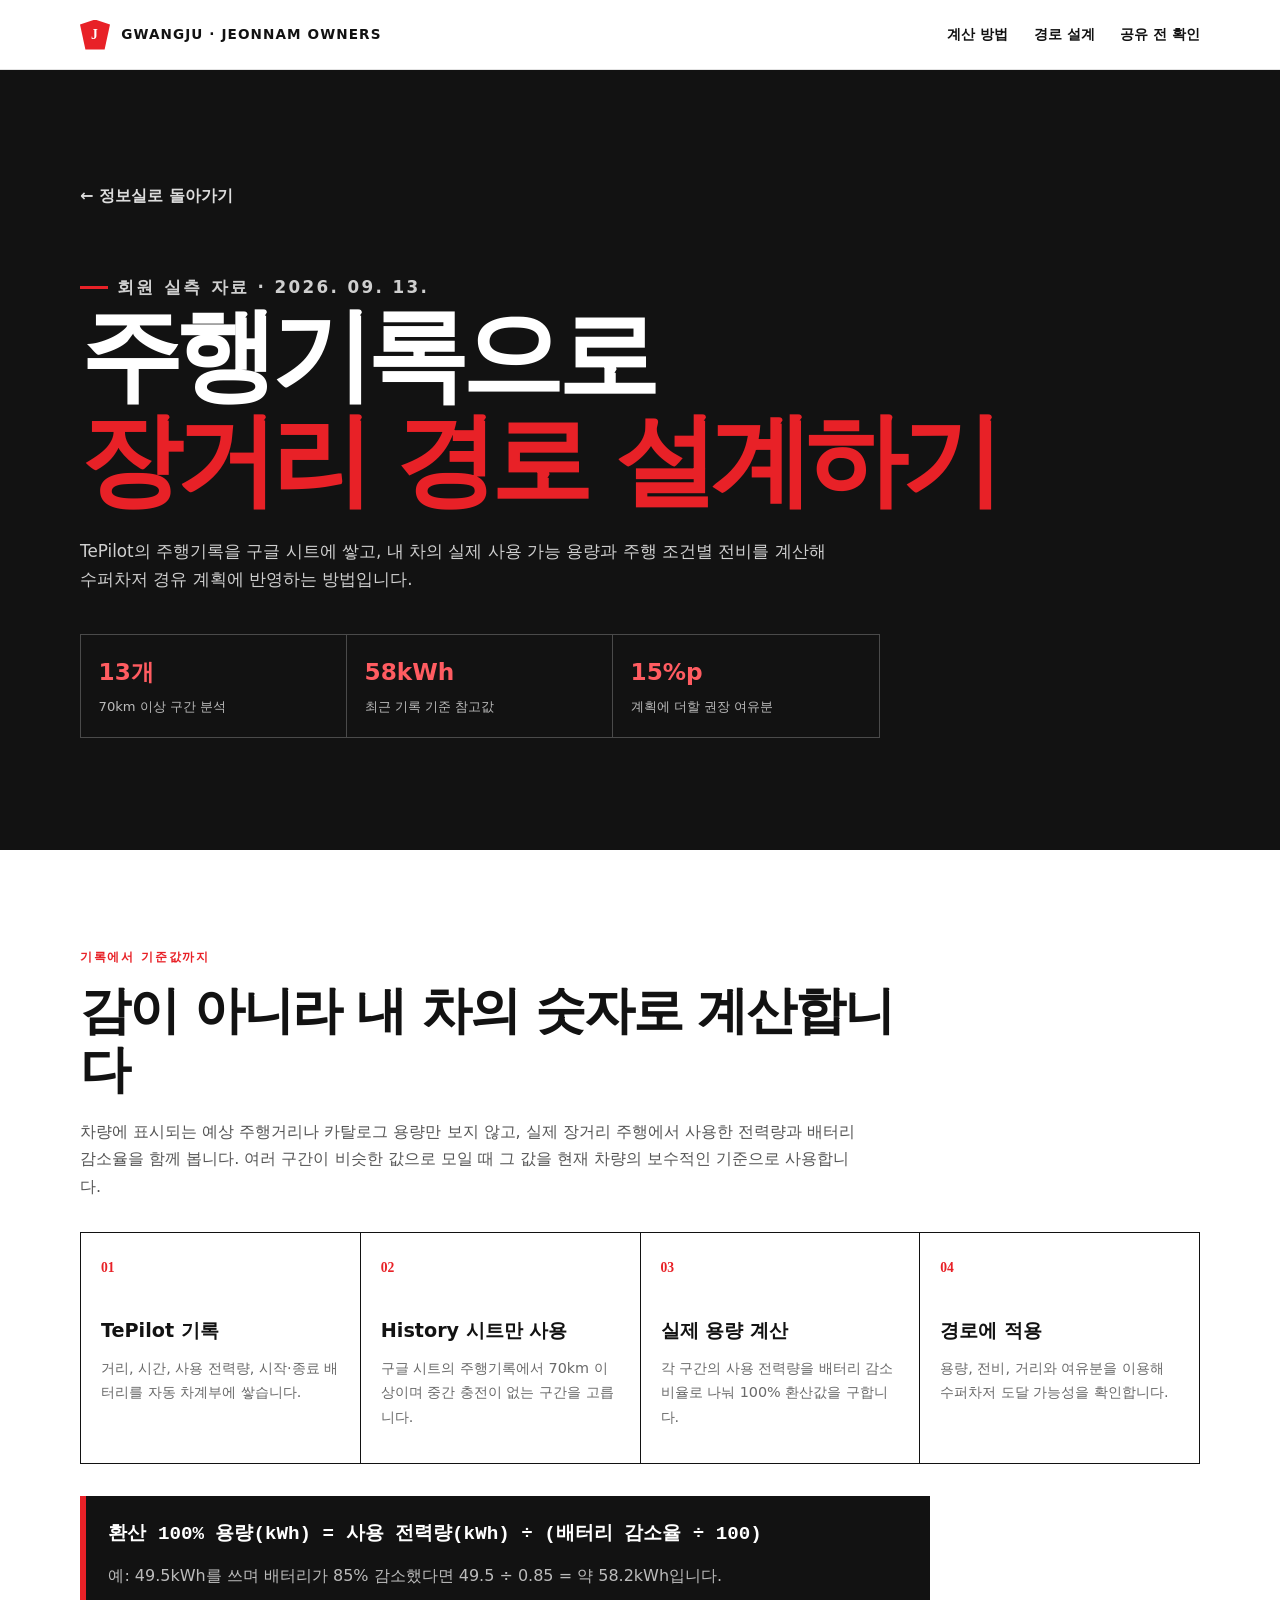
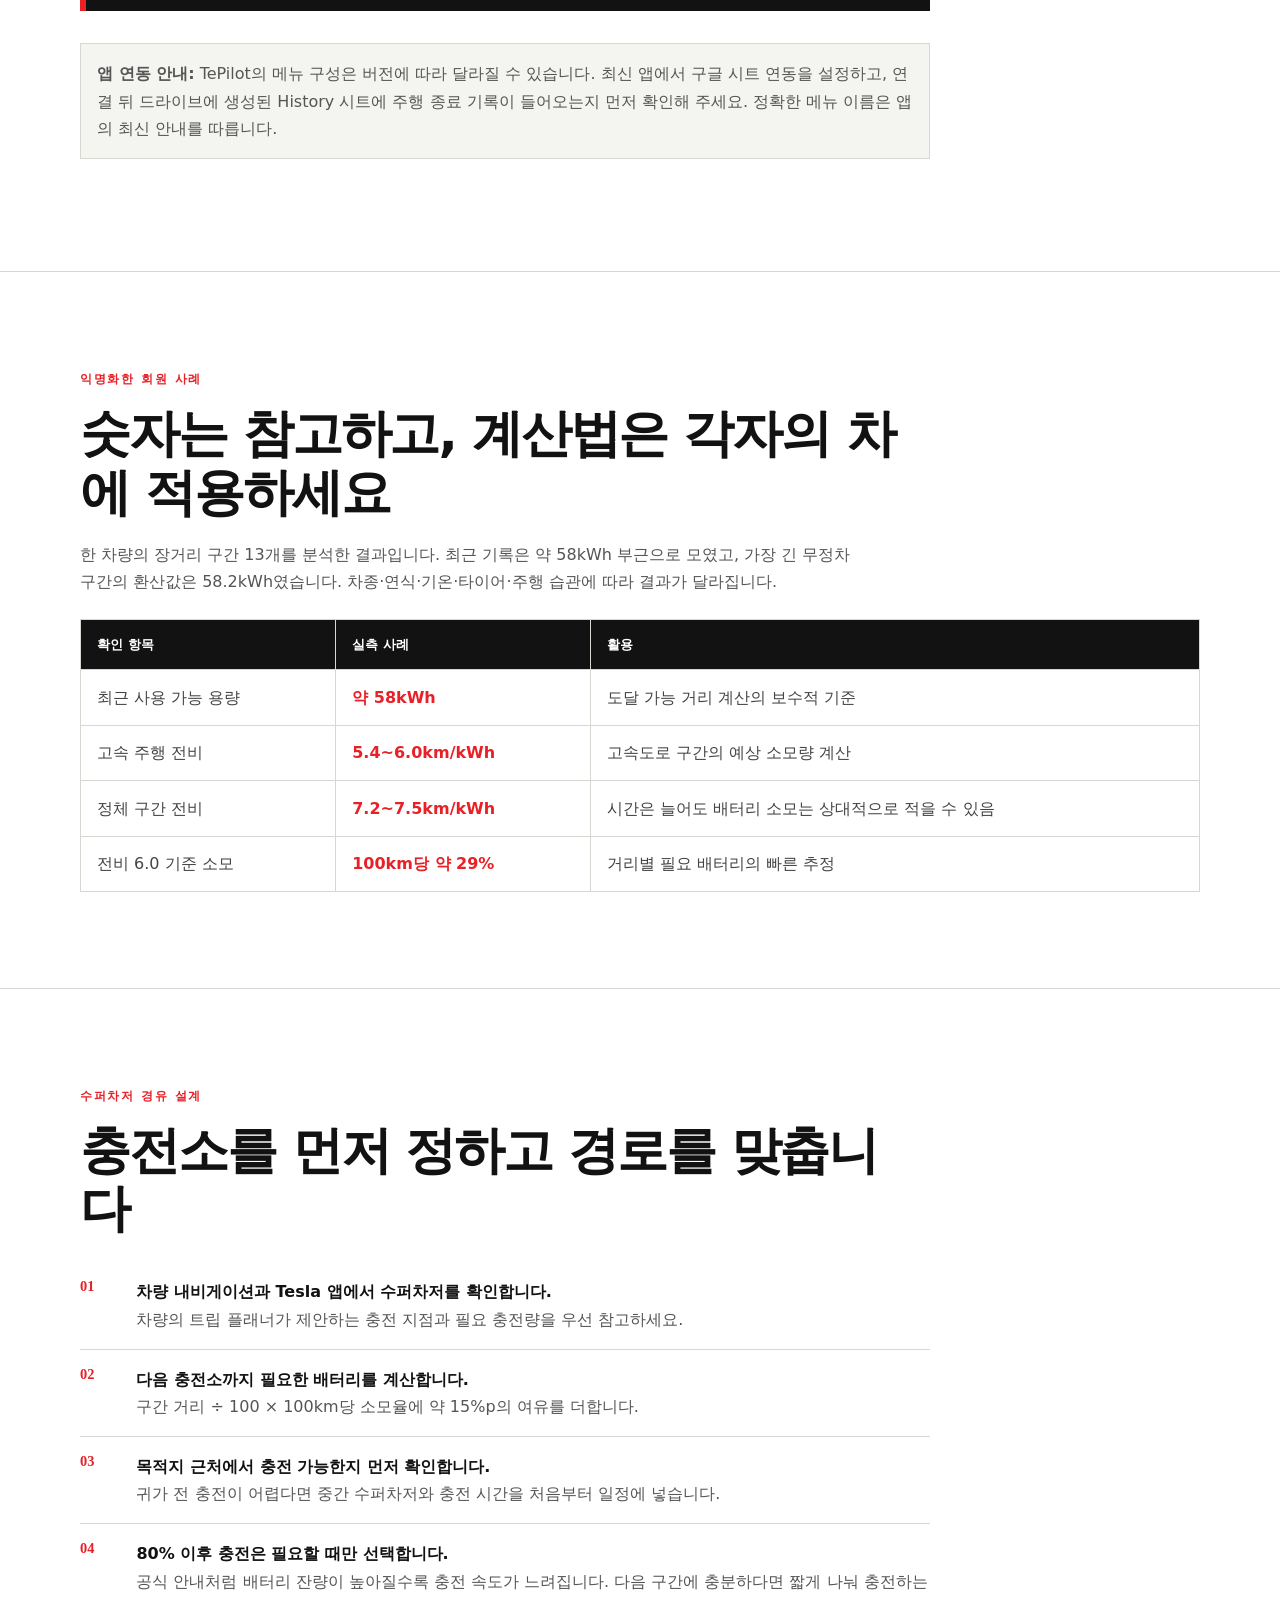
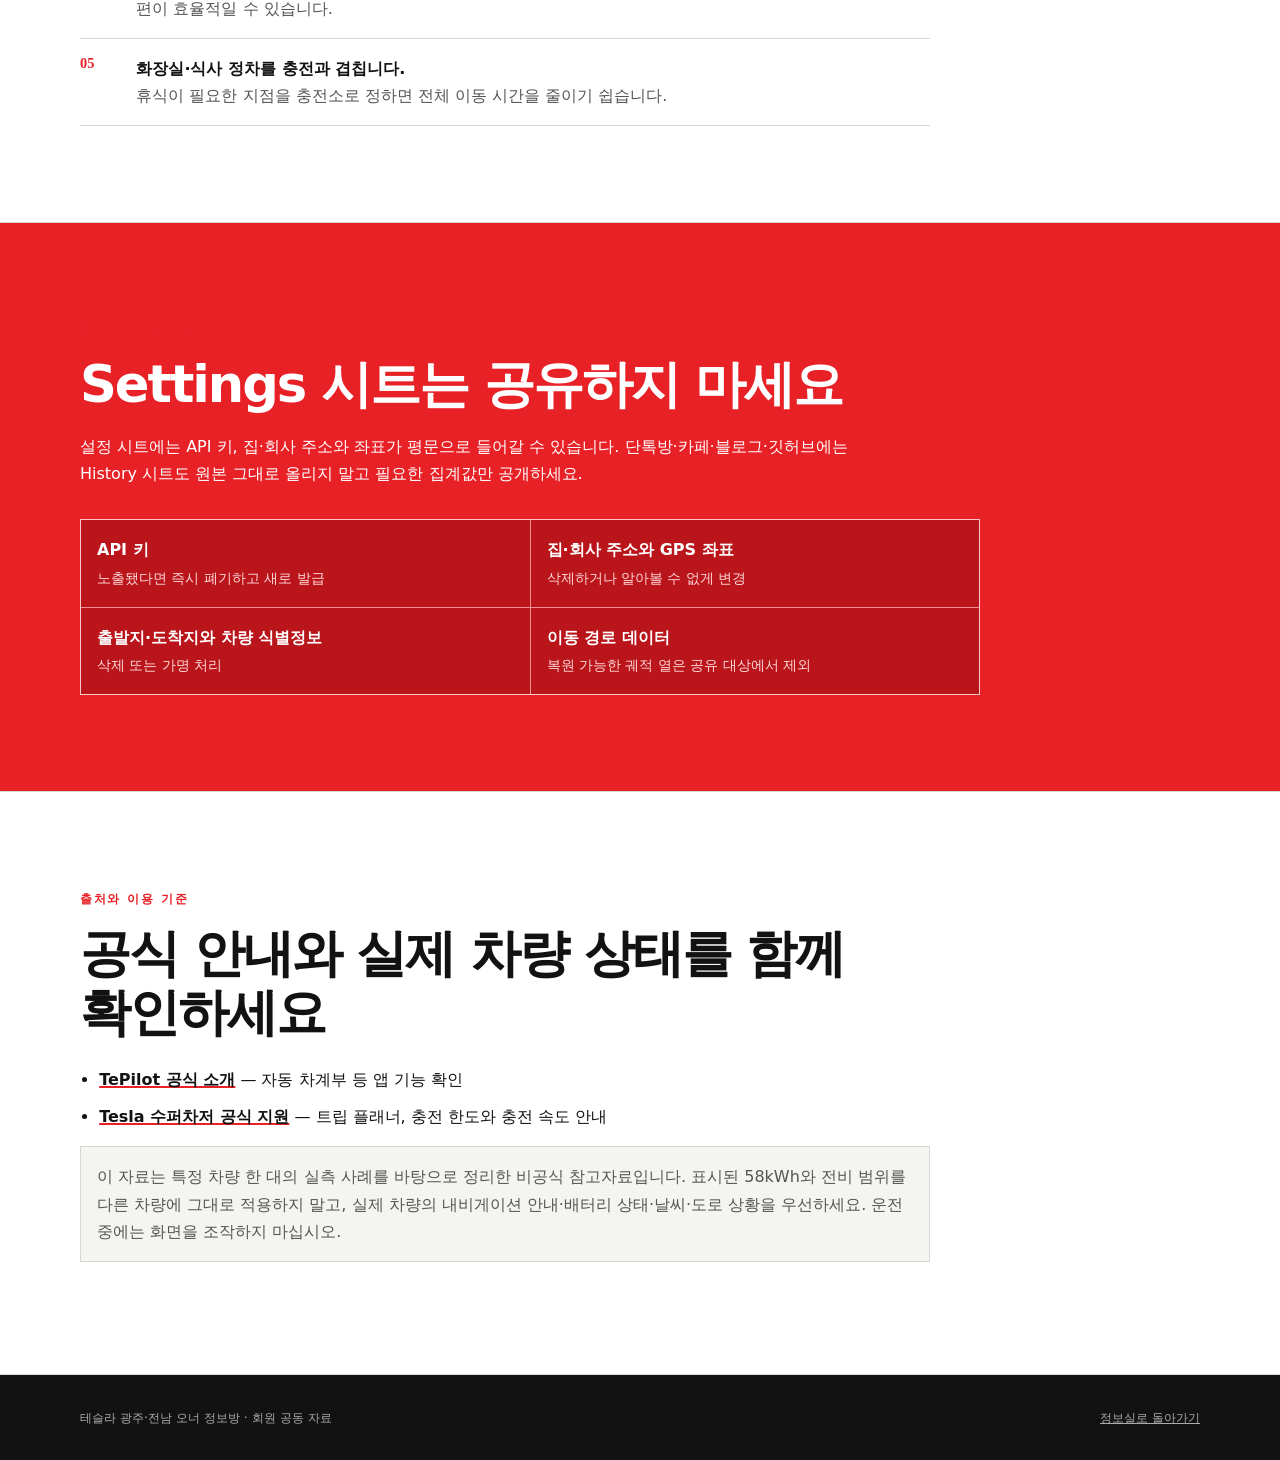
==== drivelog.html @ 4dcbdfc5 "Add driving data guide and update community title" ====
<!doctype html>
<html lang="ko">
<head>
  <meta charset="utf-8">
  <meta name="viewport" content="width=device-width, initial-scale=1">
  <meta name="theme-color" content="#111111">
  <meta name="robots" content="noindex, nofollow, noarchive">
  <meta name="description" content="TePilot 주행기록과 구글 시트를 활용한 테슬라 장거리 경로 설계 안내">
  <title>주행기록으로 장거리 경로 설계하기 · 테슬라 광주·전남</title>
  <link rel="icon" type="image/svg+xml" href="data:image/svg+xml,%3Csvg xmlns='http://www.w3.org/2000/svg' viewBox='0 0 64 64'%3E%3Crect width='64' height='64' rx='16' fill='%23111'/%3E%3Cpath d='M35 7 17 36h13l-2 21 19-31H34z' fill='%23e82127'/%3E%3C/svg%3E">
  <link rel="stylesheet" href="styles.css">
</head>
<body class="guide-page">
  <a class="skip-link" href="#guide-main">본문으로 바로가기</a>
  <header class="site-header">
    <a class="brand" href="index.html" aria-label="테슬라 광주·전남 정보실로 돌아가기"><span class="brand-mark" aria-hidden="true">J</span><span>GWANGJU · JEONNAM OWNERS</span></a>
    <nav aria-label="안내서 메뉴"><a href="#method">계산 방법</a><a href="#route">경로 설계</a><a href="#privacy">공유 전 확인</a></nav>
  </header>

  <main class="guide-main" id="guide-main">
    <section class="guide-hero">
      <a class="guide-back" href="index.html#drivelog">← 정보실로 돌아가기</a>
      <p class="eyebrow"><span></span> 회원 실측 자료 · 2026. 09. 13.</p>
      <h1>주행기록으로<br><em>장거리 경로 설계하기</em></h1>
      <p>TePilot의 주행기록을 구글 시트에 쌓고, 내 차의 실제 사용 가능 용량과 주행 조건별 전비를 계산해 수퍼차저 경유 계획에 반영하는 방법입니다.</p>
      <div class="guide-metrics" aria-label="실측 사례 요약">
        <div><strong>13개</strong><span>70km 이상 구간 분석</span></div>
        <div><strong>58kWh</strong><span>최근 기록 기준 참고값</span></div>
        <div><strong>15%p</strong><span>계획에 더할 권장 여유분</span></div>
      </div>
    </section>

    <section class="guide-section" id="method">
      <p class="kicker">기록에서 기준값까지</p>
      <h2>감이 아니라 내 차의 숫자로 계산합니다</h2>
      <p class="guide-lead">차량에 표시되는 예상 주행거리나 카탈로그 용량만 보지 않고, 실제 장거리 주행에서 사용한 전력량과 배터리 감소율을 함께 봅니다. 여러 구간이 비슷한 값으로 모일 때 그 값을 현재 차량의 보수적인 기준으로 사용합니다.</p>
      <div class="guide-flow">
        <article class="guide-step"><span>01</span><h3>TePilot 기록</h3><p>거리, 시간, 사용 전력량, 시작·종료 배터리를 자동 차계부에 쌓습니다.</p></article>
        <article class="guide-step"><span>02</span><h3>History 시트만 사용</h3><p>구글 시트의 주행기록에서 70km 이상이며 중간 충전이 없는 구간을 고릅니다.</p></article>
        <article class="guide-step"><span>03</span><h3>실제 용량 계산</h3><p>각 구간의 사용 전력량을 배터리 감소 비율로 나눠 100% 환산값을 구합니다.</p></article>
        <article class="guide-step"><span>04</span><h3>경로에 적용</h3><p>용량, 전비, 거리와 여유분을 이용해 수퍼차저 도달 가능성을 확인합니다.</p></article>
      </div>
      <div class="formula-box">
        <code>환산 100% 용량(kWh) = 사용 전력량(kWh) ÷ (배터리 감소율 ÷ 100)</code>
        <p>예: 49.5kWh를 쓰며 배터리가 85% 감소했다면 49.5 ÷ 0.85 = 약 58.2kWh입니다.</p>
      </div>
      <p class="guide-disclaimer"><strong>앱 연동 안내:</strong> TePilot의 메뉴 구성은 버전에 따라 달라질 수 있습니다. 최신 앱에서 구글 시트 연동을 설정하고, 연결 뒤 드라이브에 생성된 History 시트에 주행 종료 기록이 들어오는지 먼저 확인해 주세요. 정확한 메뉴 이름은 앱의 최신 안내를 따릅니다.</p>
    </section>

    <section class="guide-section">
      <p class="kicker">익명화한 회원 사례</p>
      <h2>숫자는 참고하고, 계산법은 각자의 차에 적용하세요</h2>
      <p class="guide-lead">한 차량의 장거리 구간 13개를 분석한 결과입니다. 최근 기록은 약 58kWh 부근으로 모였고, 가장 긴 무정차 구간의 환산값은 58.2kWh였습니다. 차종·연식·기온·타이어·주행 습관에 따라 결과가 달라집니다.</p>
      <div class="guide-table-wrap">
        <table class="guide-table">
          <thead><tr><th>확인 항목</th><th>실측 사례</th><th>활용</th></tr></thead>
          <tbody>
            <tr><td>최근 사용 가능 용량</td><td><strong>약 58kWh</strong></td><td>도달 가능 거리 계산의 보수적 기준</td></tr>
            <tr><td>고속 주행 전비</td><td><strong>5.4~6.0km/kWh</strong></td><td>고속도로 구간의 예상 소모량 계산</td></tr>
            <tr><td>정체 구간 전비</td><td><strong>7.2~7.5km/kWh</strong></td><td>시간은 늘어도 배터리 소모는 상대적으로 적을 수 있음</td></tr>
            <tr><td>전비 6.0 기준 소모</td><td><strong>100km당 약 29%</strong></td><td>거리별 필요 배터리의 빠른 추정</td></tr>
          </tbody>
        </table>
      </div>
    </section>

    <section class="guide-section" id="route">
      <p class="kicker">수퍼차저 경유 설계</p>
      <h2>충전소를 먼저 정하고 경로를 맞춥니다</h2>
      <ol class="check-list">
        <li><div><strong>차량 내비게이션과 Tesla 앱에서 수퍼차저를 확인합니다.</strong><span>차량의 트립 플래너가 제안하는 충전 지점과 필요 충전량을 우선 참고하세요.</span></div></li>
        <li><div><strong>다음 충전소까지 필요한 배터리를 계산합니다.</strong><span>구간 거리 ÷ 100 × 100km당 소모율에 약 15%p의 여유를 더합니다.</span></div></li>
        <li><div><strong>목적지 근처에서 충전 가능한지 먼저 확인합니다.</strong><span>귀가 전 충전이 어렵다면 중간 수퍼차저와 충전 시간을 처음부터 일정에 넣습니다.</span></div></li>
        <li><div><strong>80% 이후 충전은 필요할 때만 선택합니다.</strong><span>공식 안내처럼 배터리 잔량이 높아질수록 충전 속도가 느려집니다. 다음 구간에 충분하다면 짧게 나눠 충전하는 편이 효율적일 수 있습니다.</span></div></li>
        <li><div><strong>화장실·식사 정차를 충전과 겹칩니다.</strong><span>휴식이 필요한 지점을 충전소로 정하면 전체 이동 시간을 줄이기 쉽습니다.</span></div></li>
      </ol>
    </section>

    <section class="guide-section privacy-callout" id="privacy">
      <p class="kicker">공개 전 필수 점검</p>
      <h2>Settings 시트는 공유하지 마세요</h2>
      <p class="guide-lead">설정 시트에는 API 키, 집·회사 주소와 좌표가 평문으로 들어갈 수 있습니다. 단톡방·카페·블로그·깃허브에는 History 시트도 원본 그대로 올리지 말고 필요한 집계값만 공개하세요.</p>
      <div class="privacy-grid">
        <div><strong>API 키</strong><span>노출됐다면 즉시 폐기하고 새로 발급</span></div>
        <div><strong>집·회사 주소와 GPS 좌표</strong><span>삭제하거나 알아볼 수 없게 변경</span></div>
        <div><strong>출발지·도착지와 차량 식별정보</strong><span>삭제 또는 가명 처리</span></div>
        <div><strong>이동 경로 데이터</strong><span>복원 가능한 궤적 열은 공유 대상에서 제외</span></div>
      </div>
    </section>

    <section class="guide-section">
      <p class="kicker">출처와 이용 기준</p>
      <h2>공식 안내와 실제 차량 상태를 함께 확인하세요</h2>
      <ul class="source-list">
        <li><a href="https://tepilot.weekendproject.net/" target="_blank" rel="noopener noreferrer">TePilot 공식 소개</a> — 자동 차계부 등 앱 기능 확인</li>
        <li><a href="https://www.tesla.com/ko_kr/support/charging/supercharging" target="_blank" rel="noopener noreferrer">Tesla 수퍼차저 공식 지원</a> — 트립 플래너, 충전 한도와 충전 속도 안내</li>
      </ul>
      <p class="guide-disclaimer">이 자료는 특정 차량 한 대의 실측 사례를 바탕으로 정리한 비공식 참고자료입니다. 표시된 58kWh와 전비 범위를 다른 차량에 그대로 적용하지 말고, 실제 차량의 내비게이션 안내·배터리 상태·날씨·도로 상황을 우선하세요. 운전 중에는 화면을 조작하지 마십시오.</p>
    </section>
  </main>

  <footer><p>테슬라 광주·전남 오너 정보방 · 회원 공동 자료</p><p><a href="index.html">정보실로 돌아가기</a></p></footer>
</body>
</html>
---- styles.css ----
:root {
  --ink: #121212;
  --muted: #696969;
  --paper: #f4f4f1;
  --white: #ffffff;
  --red: #e82127;
  --red-dark: #b9151a;
  --line: #d8d8d2;
  --max: 1120px;
}

* { box-sizing: border-box; }
html { scroll-behavior: smooth; }
body { margin: 0; background: var(--paper); color: var(--ink); font-family: Pretendard, "Noto Sans KR", "Apple SD Gothic Neo", system-ui, sans-serif; font-size: 16px; line-height: 1.7; }
a { color: inherit; }
button, a { -webkit-tap-highlight-color: transparent; }
.skip-link { position: fixed; left: 1rem; top: -5rem; background: var(--ink); color: white; padding: .75rem 1rem; z-index: 100; }
.skip-link:focus { top: 1rem; }

.site-header { position: sticky; top: 0; z-index: 50; height: 70px; display: flex; align-items: center; justify-content: space-between; padding: 0 max(1.25rem, calc((100vw - var(--max))/2)); background: rgba(244,244,241,.93); border-bottom: 1px solid rgba(18,18,18,.12); backdrop-filter: blur(14px); }
.brand { display: inline-flex; align-items: center; gap: .7rem; font-weight: 800; letter-spacing: .08em; text-decoration: none; font-size: .85rem; }
.brand-mark { display: grid; place-items: center; width: 30px; height: 30px; color: white; background: var(--red); font-family: Georgia, serif; font-weight: 900; clip-path: polygon(50% 0, 100% 17%, 82% 100%, 18% 100%, 0 17%); }
nav { display: flex; gap: 1.6rem; }
nav a { text-decoration: none; font-weight: 700; font-size: .88rem; }
nav a:hover { color: var(--red); }

.hero { min-height: calc(100vh - 70px); max-width: var(--max); margin: 0 auto; padding: clamp(4rem, 10vw, 8rem) 1.25rem 3rem; display: grid; align-content: center; position: relative; overflow: hidden; }
.hero::after { content: "JEONNAM"; position: absolute; right: -1.5rem; bottom: 1rem; font-size: clamp(4.5rem, 16vw, 12rem); font-weight: 900; letter-spacing: -.08em; color: transparent; -webkit-text-stroke: 1px rgba(18,18,18,.08); z-index: -1; }
.eyebrow, .kicker { margin: 0 0 .9rem; font-size: .78rem; font-weight: 800; letter-spacing: .14em; text-transform: uppercase; color: var(--red); }
.eyebrow { display: flex; align-items: center; gap: .55rem; }
.eyebrow span { width: 28px; height: 3px; background: var(--red); }
h1 { max-width: 900px; margin: 0; font-size: clamp(2.75rem, 8vw, 6.8rem); line-height: 1.03; letter-spacing: -.065em; }
h1 em { color: var(--red); font-style: normal; }
.hero-cafe { width: 100%; max-width: 820px; min-width: 0; display: grid; grid-template-columns: 1fr auto; align-items: center; gap: 1.5rem; margin-top: 2rem; padding: 1.3rem 1.4rem; color: white; background: var(--ink); border-left: 6px solid var(--red); }
.hero-cafe-copy { min-width: 0; display: flex; flex-direction: column; }
.hero-cafe-copy > span { color: #ff777b; font-size: .78rem; font-weight: 900; letter-spacing: .08em; }
.hero-cafe-copy strong { margin-top: .15rem; font-size: 1.35rem; }
.hero-cafe-copy p { max-width: 620px; margin: .4rem 0 0; color: #d5d5d5; font-size: .94rem; line-height: 1.65; overflow-wrap: break-word; }
.cafe-actions { display: grid; gap: .65rem; }
.join-contact { display: flex; align-items: center; justify-content: space-between; gap: 1rem; padding: .45rem .2rem; color: white; text-decoration: none; }
.join-contact span { color: #aaa; font-size: .78rem; }
.join-contact strong { font-size: .95rem; }
.join-contact:hover strong, .join-contact:focus-visible strong { color: #ff696d; }
.hero-actions { display: flex; gap: .75rem; margin-top: 2rem; }
.button { min-height: 52px; display: inline-flex; align-items: center; justify-content: center; padding: .8rem 1.25rem; border: 1px solid var(--ink); font: inherit; font-weight: 800; text-decoration: none; cursor: pointer; }
.button.primary { color: white; background: var(--ink); }
.button.cafe { color: white; background: var(--red); border-color: var(--red); }
.button.secondary { background: transparent; }
.button:hover, .button:focus-visible { transform: translateY(-2px); box-shadow: 4px 4px 0 var(--red); outline: none; }
.meta-strip { margin-top: clamp(3rem, 8vw, 6rem); display: grid; grid-template-columns: repeat(3, 1fr); border-top: 1px solid var(--ink); max-width: 620px; }
.meta-strip div { display: flex; flex-direction: column; padding: 1rem 1rem 0 0; }
.meta-strip strong { font-size: 1.35rem; }
.meta-strip span { color: var(--muted); font-size: .82rem; }

.section { padding: clamp(4.5rem, 9vw, 8rem) max(1.25rem, calc((100vw - var(--max))/2)); }
.section-heading { display: flex; align-items: flex-start; gap: 1.2rem; margin-bottom: 2.5rem; }
.section-number { font: 700 1rem/1 Georgia, serif; color: var(--red); border-top: 2px solid var(--red); padding-top: .45rem; }
.section-heading h2, .final-note h2 { margin: 0; font-size: clamp(2.2rem, 5vw, 4.2rem); line-height: 1.08; letter-spacing: -.045em; }
.section-heading .kicker { margin-bottom: .6rem; }
.section-lead { max-width: 740px; margin: -1rem 0 2.5rem 3.3rem; color: var(--muted); }
.info-section { background: white; }
.info-jump-grid { display: grid; grid-template-columns: repeat(4, 1fr); border-top: 1px solid var(--ink); border-left: 1px solid var(--ink); }
.info-jump-grid a { min-height: 170px; display: flex; flex-direction: column; padding: 1.15rem; border-right: 1px solid var(--ink); border-bottom: 1px solid var(--ink); text-decoration: none; background: white; transition: background .18s ease, color .18s ease; }
.info-jump-grid a:hover, .info-jump-grid a:focus-visible { color: white; background: var(--red); outline: none; }
.info-jump-grid span { font: 700 .78rem Georgia, serif; color: var(--red); }
.info-jump-grid a:hover span, .info-jump-grid a:focus-visible span { color: white; }
.info-jump-grid strong { margin-top: auto; font-size: 1.15rem; }
.info-jump-grid small { color: var(--muted); font-size: .78rem; }
.info-jump-grid a:hover small, .info-jump-grid a:focus-visible small { color: rgba(255,255,255,.8); }
.bot-alert { margin-top: 1.5rem; display: grid; grid-template-columns: auto 1fr; gap: 1.2rem; padding: 1.4rem; background: var(--ink); color: white; }
.alert-icon { display: grid; place-items: center; width: 46px; height: 46px; background: var(--red); font: 900 1.5rem Georgia, serif; }
.bot-alert span { color: #ff777b; font-size: .75rem; font-weight: 900; letter-spacing: .08em; }
.bot-alert h3 { margin: .1rem 0 .35rem; font-size: 1.25rem; }
.bot-alert p { margin: 0; color: #ccc; }
.info-directory { margin-top: 4rem; border-top: 3px solid var(--ink); }
.info-detail { scroll-margin-top: 80px; display: grid; grid-template-columns: 72px 1fr; gap: 1rem; padding: 2.4rem 0; border-bottom: 1px solid var(--line); }
.info-detail > div:last-child { max-width: 760px; }
.info-index { color: var(--red); font: 700 .9rem Georgia, serif; }
.info-label { margin: 0 0 .2rem; color: var(--red); font-size: .75rem; font-weight: 900; letter-spacing: .09em; }
.info-detail h3 { margin: 0 0 .8rem; font-size: clamp(1.55rem, 3vw, 2.4rem); letter-spacing: -.035em; }
.info-detail p { color: #555; }
.contact-list, .link-stack { display: grid; grid-template-columns: repeat(2, minmax(0, 1fr)); gap: .7rem; margin: 1rem 0; }
.contact-list a, .link-stack a { display: flex; flex-direction: column; padding: 1rem; border: 1px solid var(--line); text-decoration: none; }
.contact-list a:hover, .link-stack a:hover { border-color: var(--red); }
.contact-list span, .link-stack span { color: var(--muted); font-size: .78rem; }
.contact-list strong { font-size: 1.15rem; }
.link-stack a { flex-direction: row; justify-content: space-between; align-items: center; }
.link-stack b { color: var(--red); font-size: .78rem; }
.out-link { display: inline-flex; gap: .7rem; align-items: center; padding-bottom: .25rem; border-bottom: 2px solid var(--red); text-decoration: none; font-weight: 900; }
.out-link span { color: var(--red); }
.plain-list { list-style: none; margin: 1rem 0 0; padding: 0; border-top: 1px solid var(--line); }
.plain-list li { display: grid; grid-template-columns: 140px 1fr; gap: 1rem; padding: .9rem 0; border-bottom: 1px solid var(--line); }
.plain-list span { color: #555; }
.address { font-size: 1.05rem; }
.featured-detail { background: linear-gradient(90deg, rgba(232,33,39,.06), transparent 72%); }
.data-chips { display: flex; flex-wrap: wrap; gap: .6rem; margin: 1.15rem 0; }
.data-chips span { display: inline-flex; align-items: baseline; gap: .35rem; padding: .55rem .75rem; border: 1px solid var(--ink); background: white; font-size: .82rem; }
.data-chips b { color: var(--red); font-size: 1rem; }
.rule-grid { display: grid; grid-template-columns: repeat(3, 1fr); border-top: 1px solid var(--ink); border-left: 1px solid var(--ink); }
.rule-card { min-height: 250px; padding: 1.5rem; border-right: 1px solid var(--ink); border-bottom: 1px solid var(--ink); background: rgba(255,255,255,.35); }
.rule-card > span { font: 700 .9rem Georgia, serif; color: var(--red); }
.rule-card h3 { margin: 3rem 0 .6rem; font-size: 1.35rem; letter-spacing: -.02em; }
.rule-card p { margin: 0; color: #555; }
.recent-issue { margin-top: 1.5rem; padding: 1.4rem; border: 2px solid var(--red); background: white; }
.recent-issue span { display: inline-block; margin-bottom: .4rem; color: var(--red); font-size: .75rem; font-weight: 900; letter-spacing: .08em; }
.recent-issue p { margin: 0; }
.profile-note { margin-top: 1.5rem; display: grid; grid-template-columns: auto 1fr auto; align-items: center; gap: 1rem; background: var(--ink); color: white; padding: 1.2rem 1.4rem; }
.profile-note p { margin: 0; }
.profile-note code { white-space: nowrap; color: #f5b5b7; font-size: .85rem; }
.note-label { background: var(--red); padding: .25rem .55rem; font-size: .75rem; font-weight: 800; }

.full-rules { background: var(--ink); color: var(--white); }
.inverse .section-number, .inverse .kicker { color: #ff555a; }
.inverse .section-number { border-color: #ff555a; }
.accordion { border-top: 1px solid #444; }
details { border-bottom: 1px solid #444; }
summary { min-height: 82px; display: flex; align-items: center; gap: 1.2rem; list-style: none; cursor: pointer; font-size: clamp(1.1rem, 2vw, 1.35rem); font-weight: 800; }
summary::-webkit-details-marker { display: none; }
summary span { color: #ff555a; font: 700 .92rem Georgia, serif; }
summary::after { content: "+"; margin-left: auto; font-size: 1.7rem; font-weight: 300; color: #aaa; }
details[open] summary::after { content: "−"; }
.detail-body { padding: 0 3.6rem 1.8rem; max-width: 850px; color: #c7c7c7; }
.detail-body p { margin: 0; }
.detail-body strong { color: white; }

.process-list { list-style: none; margin: 0; padding: 0; display: grid; grid-template-columns: repeat(3, 1fr); gap: 1px; background: var(--ink); border: 1px solid var(--ink); }
.process-list li { background: var(--paper); padding: 1.8rem; }
.process-list span { color: var(--red); font: 700 .85rem Georgia, serif; }
.process-list h3 { margin: 2.5rem 0 .5rem; font-size: 1.35rem; }
.process-list p { margin: 0; color: var(--muted); }
.exception { margin: 1.3rem 0 0; border-left: 4px solid var(--red); padding: .8rem 1rem; background: white; }

.final-note { display: grid; grid-template-columns: 1.5fr .7fr; align-items: end; gap: 3rem; background: var(--red); color: white; }
.final-note .kicker { color: white; opacity: .8; }
.final-note p:last-child { margin: 0; border-top: 1px solid rgba(255,255,255,.6); padding-top: 1rem; }
footer { padding: 2rem max(1.25rem, calc((100vw - var(--max))/2)); display: flex; justify-content: space-between; background: var(--ink); color: #aaa; font-size: .78rem; }
footer p { margin: 0; }
.mobile-nav { display: none; }
.toast { position: fixed; left: 50%; bottom: 2rem; transform: translate(-50%, 140%); background: white; color: var(--ink); border: 1px solid var(--ink); box-shadow: 4px 4px 0 var(--red); padding: .8rem 1rem; font-weight: 800; z-index: 100; transition: transform .25s ease; }
.toast.show { transform: translate(-50%, 0); }

/* 주행기록 안내 */
.guide-page { background: var(--white); }
.guide-page .site-header { background: rgba(255,255,255,.94); }
.guide-main { overflow: hidden; }
.guide-hero { padding: clamp(4rem, 9vw, 7rem) max(1.25rem, calc((100vw - var(--max))/2)); background: var(--ink); color: white; }
.guide-back { display: inline-flex; margin-bottom: 2.5rem; color: #ddd; text-decoration: none; font-weight: 800; }
.guide-back:hover { color: #ff696d; }
.guide-hero h1 { max-width: 980px; }
.guide-hero p { max-width: 760px; margin: 1.5rem 0 0; color: #cfcfcf; font-size: 1.05rem; }
.guide-metrics { max-width: 800px; display: grid; grid-template-columns: repeat(3, 1fr); margin-top: 2.5rem; border: 1px solid #4a4a4a; }
.guide-metrics div { padding: 1.1rem; border-right: 1px solid #4a4a4a; }
.guide-metrics div:last-child { border-right: 0; }
.guide-metrics strong { display: block; color: #ff5c61; font-size: 1.45rem; }
.guide-metrics span { color: #bbb; font-size: .82rem; }
.guide-section { padding: clamp(3.5rem, 8vw, 6rem) max(1.25rem, calc((100vw - var(--max))/2)); border-bottom: 1px solid var(--line); }
.guide-section h2 { max-width: 820px; margin: 0 0 1.2rem; font-size: clamp(2rem, 4vw, 3.5rem); line-height: 1.15; letter-spacing: -.04em; }
.guide-lead { max-width: 780px; color: #555; }
.guide-flow { display: grid; grid-template-columns: repeat(4, 1fr); gap: 1px; margin-top: 2rem; background: var(--ink); border: 1px solid var(--ink); }
.guide-step { min-height: 230px; padding: 1.25rem; background: white; }
.guide-step > span { color: var(--red); font: 700 .85rem Georgia, serif; }
.guide-step h3 { margin: 2.2rem 0 .5rem; font-size: 1.2rem; }
.guide-step p { margin: 0; color: var(--muted); font-size: .9rem; }
.formula-box { max-width: 850px; margin: 2rem 0; padding: 1.4rem; color: white; background: var(--ink); border-left: 6px solid var(--red); }
.formula-box code { display: block; color: white; font: 800 clamp(.95rem, 2vw, 1.2rem)/1.7 ui-monospace, SFMono-Regular, Menlo, monospace; white-space: normal; }
.formula-box p { margin: .7rem 0 0; color: #bbb; }
.guide-table-wrap { overflow-x: auto; margin-top: 1.5rem; }
.guide-table { width: 100%; min-width: 620px; border-collapse: collapse; }
.guide-table th, .guide-table td { padding: .85rem 1rem; border: 1px solid var(--line); text-align: left; }
.guide-table th { color: white; background: var(--ink); font-size: .82rem; }
.guide-table td { color: #444; }
.guide-table strong { color: var(--red); }
.check-list { max-width: 850px; list-style: none; margin: 1.5rem 0 0; padding: 0; counter-reset: guide; }
.check-list li { counter-increment: guide; display: grid; grid-template-columns: 42px 1fr; gap: .9rem; padding: 1rem 0; border-bottom: 1px solid var(--line); }
.check-list li::before { content: counter(guide, decimal-leading-zero); color: var(--red); font: 700 .9rem Georgia, serif; }
.check-list strong { display: block; }
.check-list span { color: #555; }
.privacy-callout { color: white; background: var(--red); }
.privacy-callout h2 { color: white; }
.privacy-callout .guide-lead { color: white; }
.privacy-grid { display: grid; grid-template-columns: repeat(2, 1fr); gap: 1px; max-width: 900px; margin-top: 2rem; background: rgba(255,255,255,.5); border: 1px solid rgba(255,255,255,.5); }
.privacy-grid div { padding: 1rem; background: var(--red-dark); }
.privacy-grid strong { display: block; }
.privacy-grid span { color: #ffd6d7; font-size: .88rem; }
.source-list { max-width: 850px; margin: 1.5rem 0 0; padding-left: 1.2rem; }
.source-list li { margin: .65rem 0; }
.source-list a { font-weight: 800; text-decoration-color: var(--red); text-decoration-thickness: 2px; }
.guide-disclaimer { max-width: 850px; padding: 1rem; border: 1px solid var(--line); background: var(--paper); color: #555; }

@media (max-width: 820px) {
  body { padding-bottom: 62px; }
  .site-header { height: 58px; }
  .site-header nav { display: none; }
  .hero { min-height: auto; padding-top: 5rem; }
  .hero::after { bottom: 5rem; }
  .rule-grid { grid-template-columns: repeat(2, 1fr); }
  .info-jump-grid { grid-template-columns: repeat(2, 1fr); }
  .profile-note { grid-template-columns: 1fr; align-items: start; }
  .profile-note code { white-space: normal; }
  .process-list { grid-template-columns: 1fr; }
  .guide-flow { grid-template-columns: repeat(2, 1fr); }
  .final-note { grid-template-columns: 1fr; align-items: start; }
  .mobile-nav { position: fixed; bottom: 0; left: 0; right: 0; z-index: 60; height: 62px; display: grid; grid-template-columns: repeat(4, 1fr); background: rgba(18,18,18,.96); border-top: 1px solid #333; backdrop-filter: blur(14px); }
  .mobile-nav a, .mobile-nav button { display: grid; place-items: center; border: 0; background: transparent; color: white; text-decoration: none; font: 800 .78rem/1 inherit; }
  .mobile-nav button { color: #ff696d; }
  footer { margin-bottom: 0; }
}

@media (max-width: 560px) {
  .hero-actions { flex-direction: column; align-items: stretch; }
  .hero-cafe { grid-template-columns: 1fr; gap: 1rem; padding: 1.15rem; }
  .hero-cafe .button { width: 100%; }
  .cafe-actions { width: 100%; }
  .join-contact { min-height: 46px; padding: .4rem .2rem; }
  .hero-cafe-copy p { font-size: 1rem; }
  .meta-strip { grid-template-columns: repeat(3, minmax(0, 1fr)); }
  .meta-strip strong { font-size: 1.05rem; }
  .rule-grid { grid-template-columns: 1fr; }
  .section-lead { margin-left: 0; }
  .info-jump-grid a { min-height: 140px; }
  .info-detail { grid-template-columns: 38px 1fr; }
  .contact-list, .link-stack { grid-template-columns: 1fr; }
  .plain-list li { grid-template-columns: 1fr; gap: .2rem; }
  .guide-metrics { grid-template-columns: 1fr; }
  .guide-metrics div { border-right: 0; border-bottom: 1px solid #4a4a4a; }
  .guide-metrics div:last-child { border-bottom: 0; }
  .guide-flow, .privacy-grid { grid-template-columns: 1fr; }
  .guide-step { min-height: 180px; }
  .rule-card { min-height: 210px; }
  .section-heading { gap: .8rem; }
  .detail-body { padding-left: 2.1rem; }
  footer { flex-direction: column; gap: .4rem; }
}

@media (prefers-reduced-motion: reduce) {
  html { scroll-behavior: auto; }
  *, *::before, *::after { transition: none !important; }
}
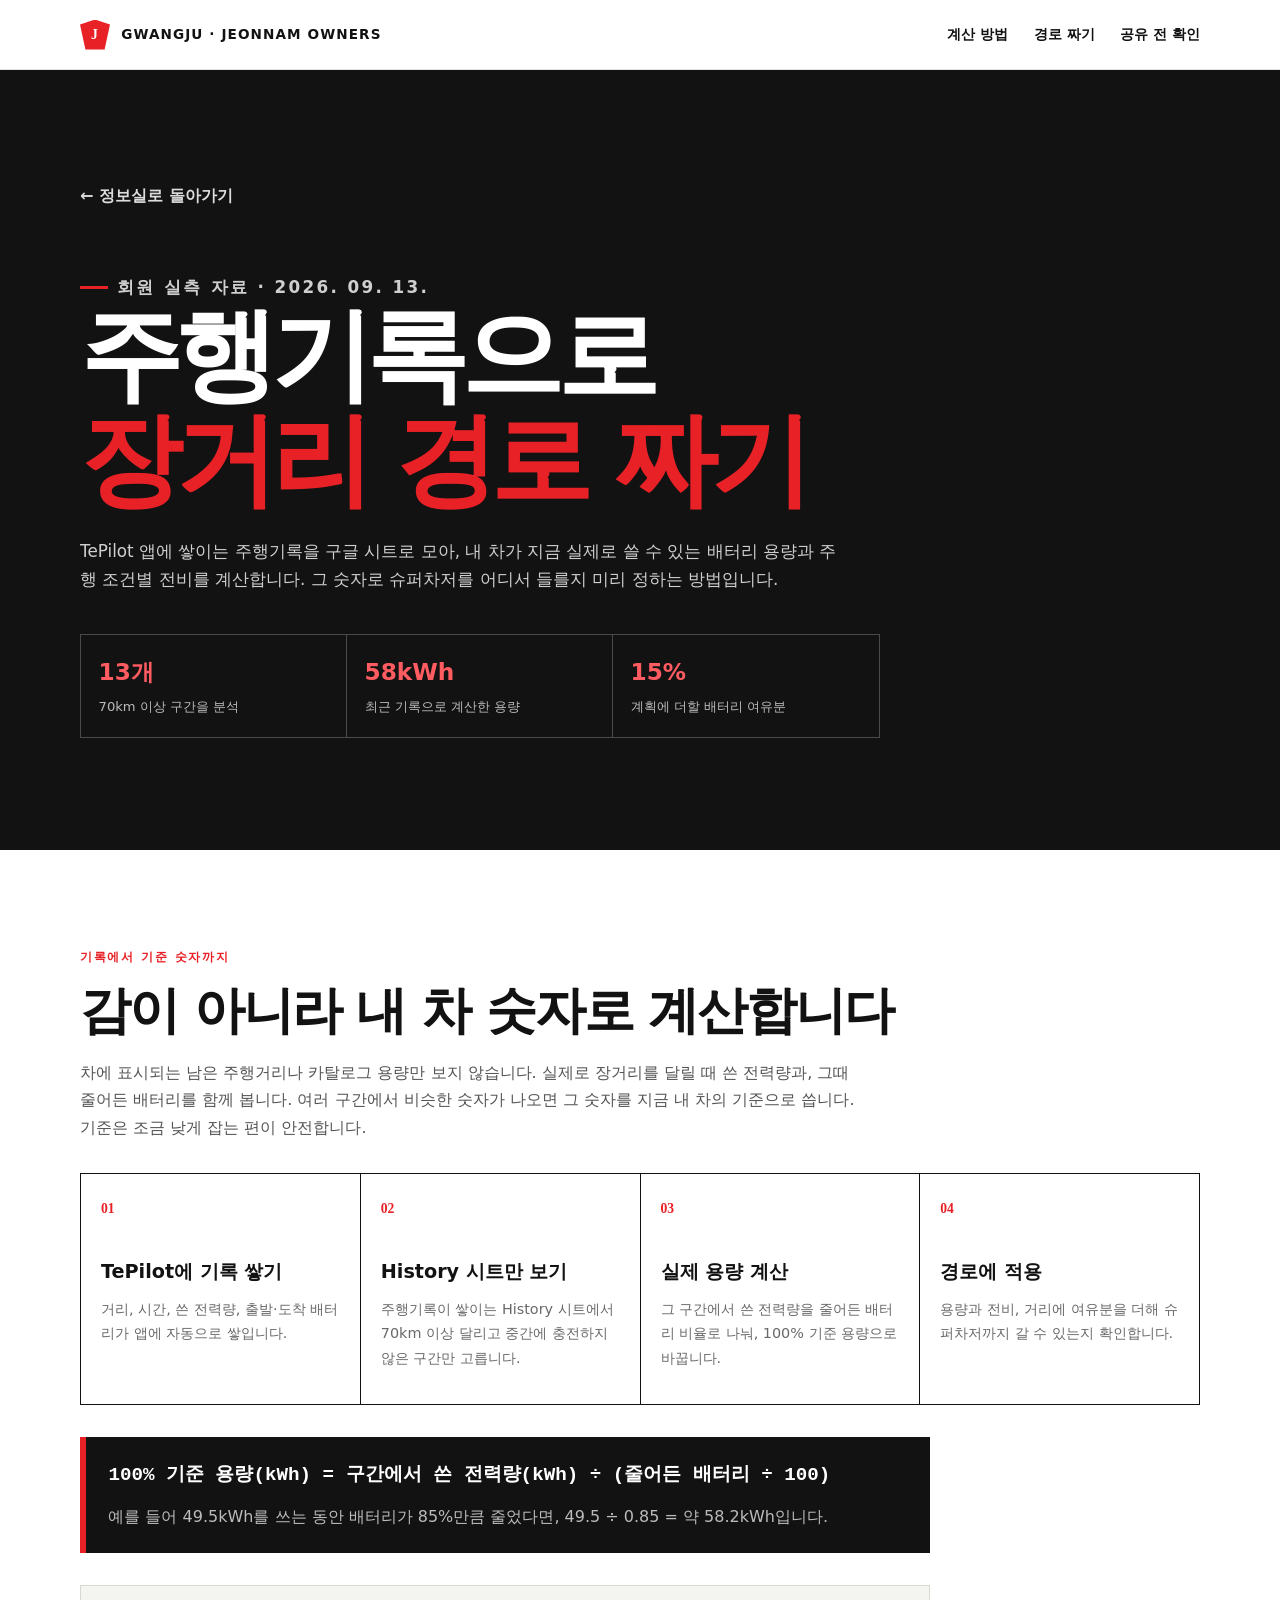
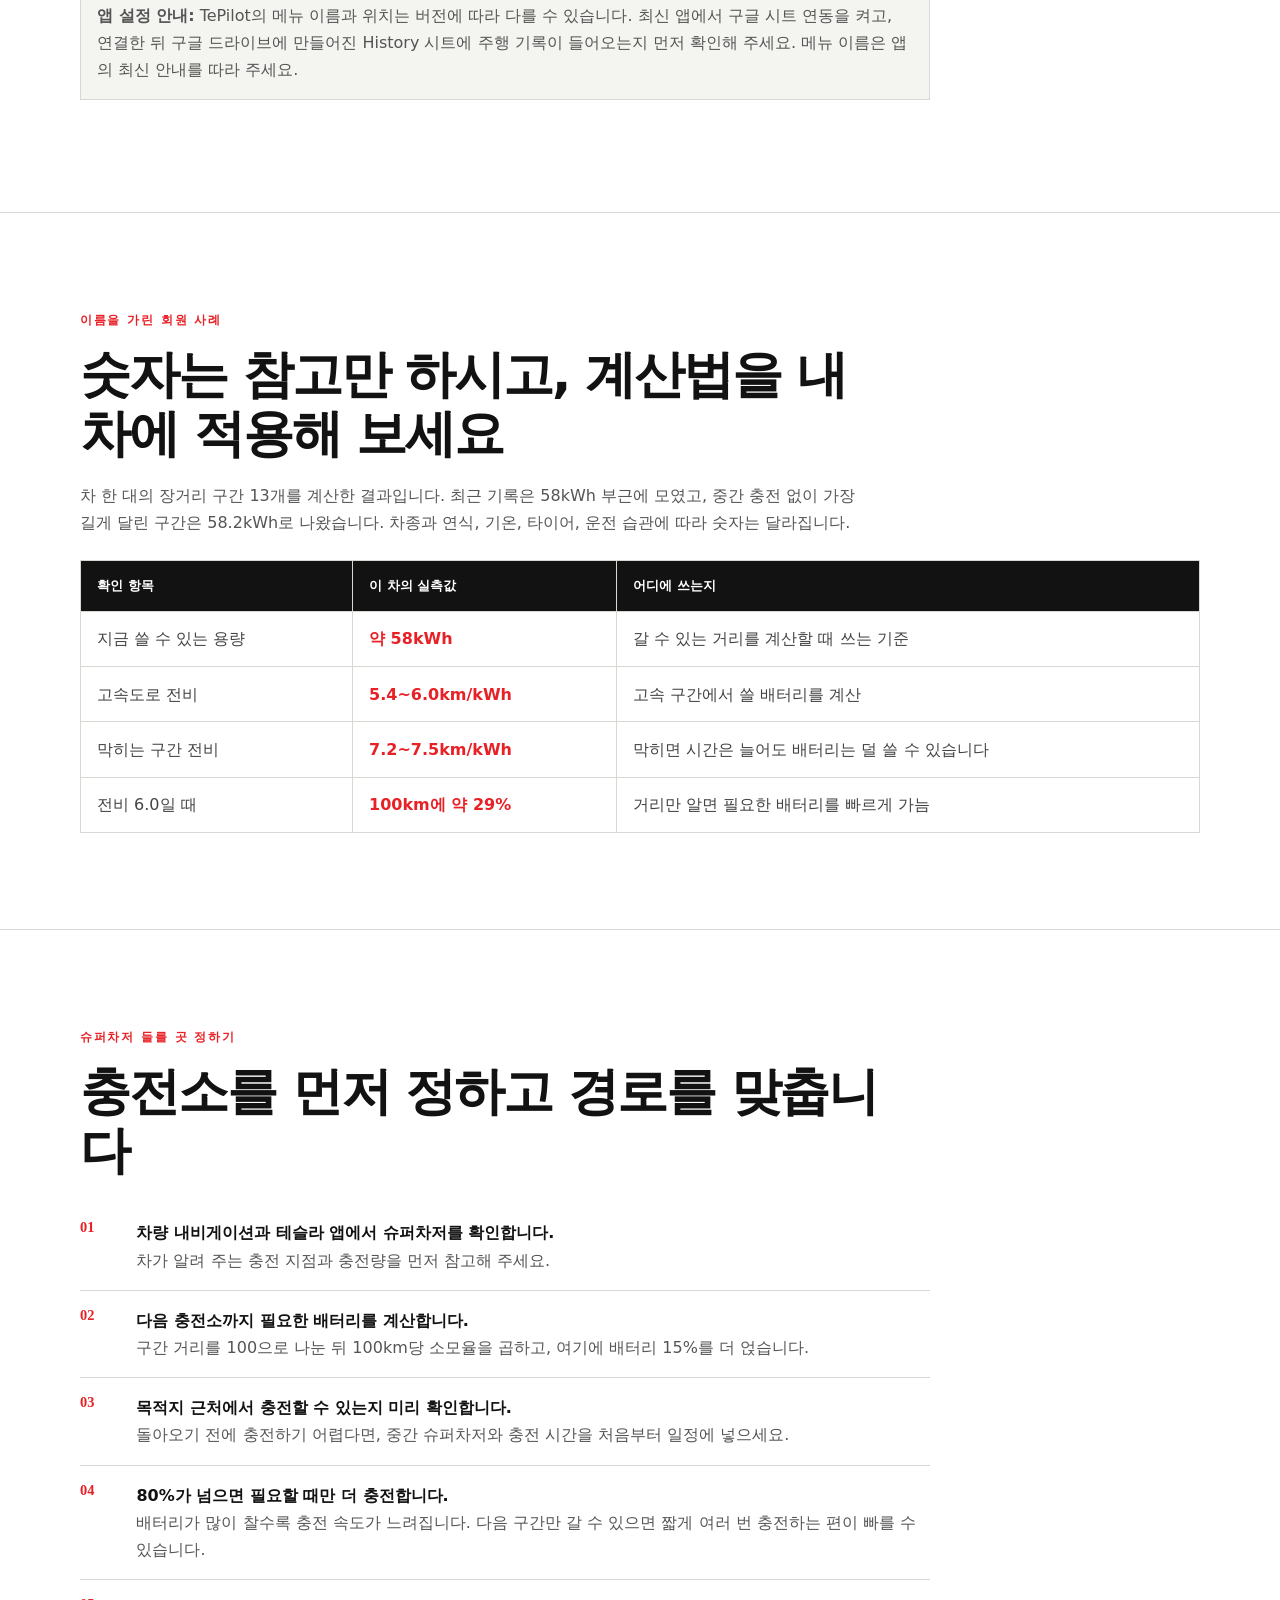
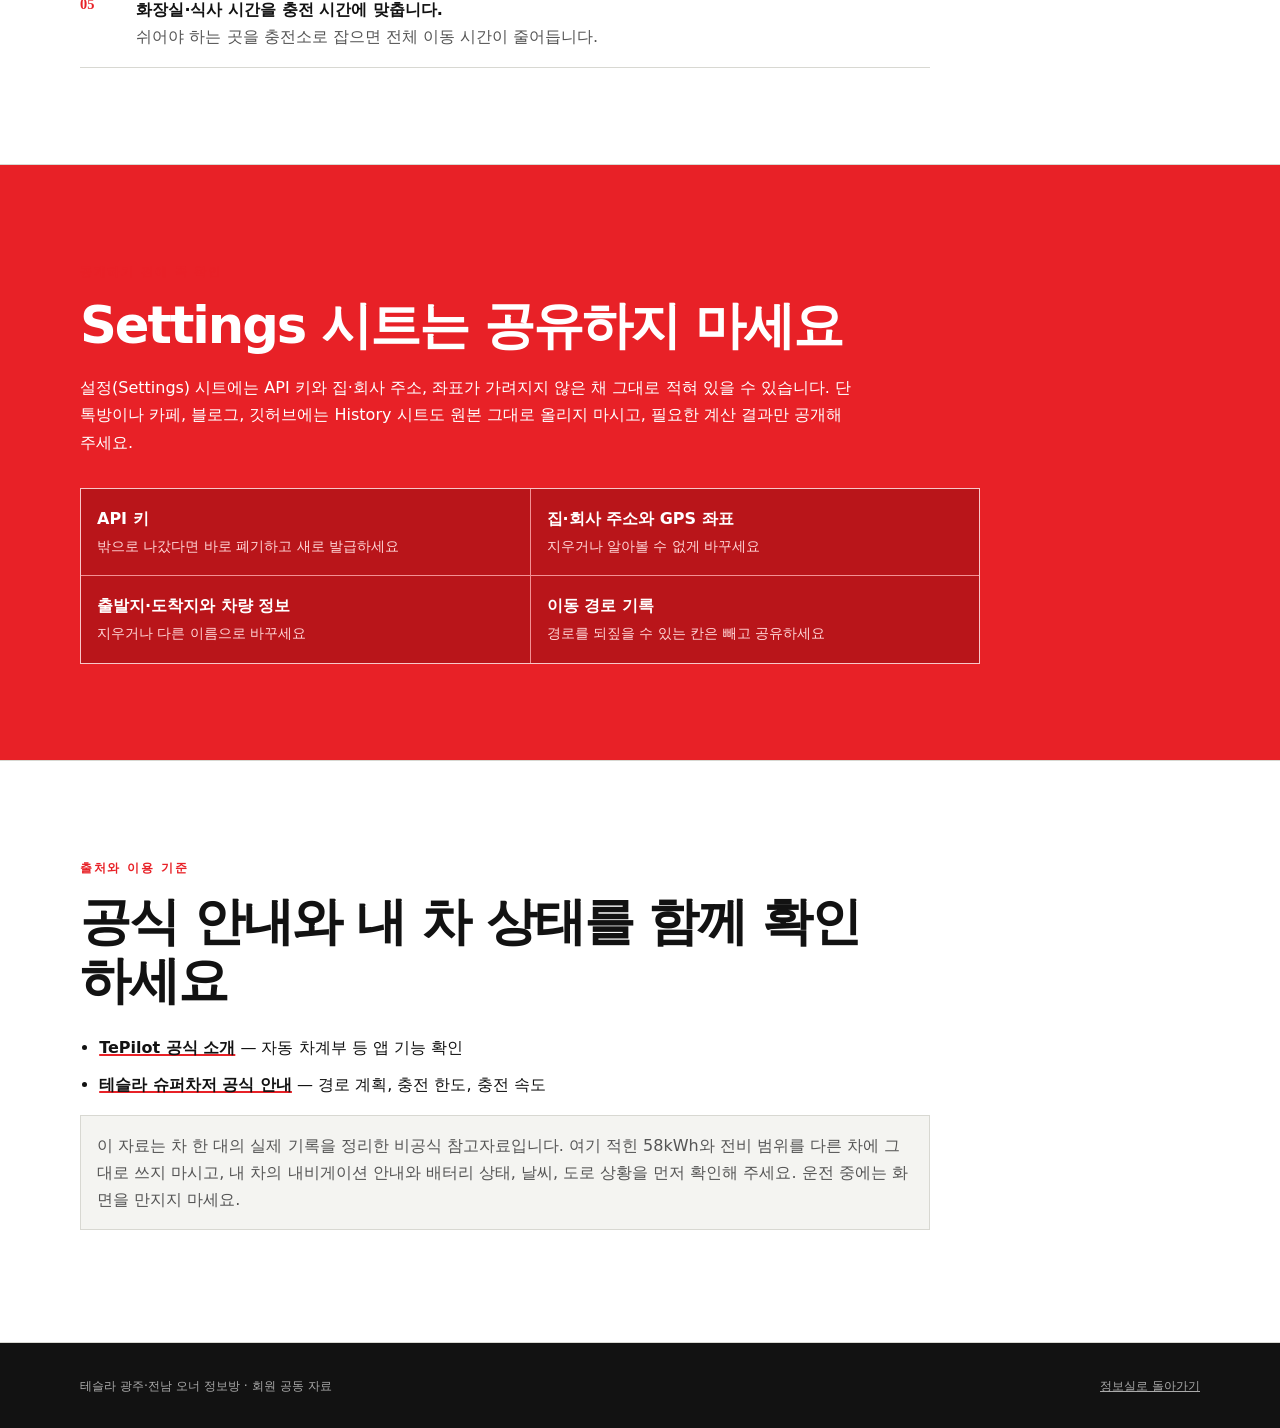
==== commit 5dc2ac43: "Apply Claude content review" ====
--- a/drivelog.html
+++ b/drivelog.html
@@ -5,8 +5,8 @@
   <meta name="viewport" content="width=device-width, initial-scale=1">
   <meta name="theme-color" content="#111111">
   <meta name="robots" content="noindex, nofollow, noarchive">
-  <meta name="description" content="TePilot 주행기록과 구글 시트를 활용한 테슬라 장거리 경로 설계 안내">
-  <title>주행기록으로 장거리 경로 설계하기 · 테슬라 광주·전남</title>
+  <meta name="description" content="TePilot 주행기록과 구글 시트로 테슬라 장거리 경로를 짜는 방법 안내">
+  <title>주행기록으로 장거리 경로 짜기 · 테슬라 광주·전남</title>
   <link rel="icon" type="image/svg+xml" href="data:image/svg+xml,%3Csvg xmlns='http://www.w3.org/2000/svg' viewBox='0 0 64 64'%3E%3Crect width='64' height='64' rx='16' fill='%23111'/%3E%3Cpath d='M35 7 17 36h13l-2 21 19-31H34z' fill='%23e82127'/%3E%3C/svg%3E">
   <link rel="stylesheet" href="styles.css">
 </head>
@@ -14,88 +14,88 @@
   <a class="skip-link" href="#guide-main">본문으로 바로가기</a>
   <header class="site-header">
     <a class="brand" href="index.html" aria-label="테슬라 광주·전남 정보실로 돌아가기"><span class="brand-mark" aria-hidden="true">J</span><span>GWANGJU · JEONNAM OWNERS</span></a>
-    <nav aria-label="안내서 메뉴"><a href="#method">계산 방법</a><a href="#route">경로 설계</a><a href="#privacy">공유 전 확인</a></nav>
+    <nav aria-label="안내서 메뉴"><a href="#method">계산 방법</a><a href="#route">경로 짜기</a><a href="#privacy">공유 전 확인</a></nav>
   </header>
 
   <main class="guide-main" id="guide-main">
     <section class="guide-hero">
       <a class="guide-back" href="index.html#drivelog">← 정보실로 돌아가기</a>
       <p class="eyebrow"><span></span> 회원 실측 자료 · 2026. 09. 13.</p>
-      <h1>주행기록으로<br><em>장거리 경로 설계하기</em></h1>
-      <p>TePilot의 주행기록을 구글 시트에 쌓고, 내 차의 실제 사용 가능 용량과 주행 조건별 전비를 계산해 수퍼차저 경유 계획에 반영하는 방법입니다.</p>
+      <h1>주행기록으로<br><em>장거리 경로 짜기</em></h1>
+      <p>TePilot 앱에 쌓이는 주행기록을 구글 시트로 모아, 내 차가 지금 실제로 쓸 수 있는 배터리 용량과 주행 조건별 전비를 계산합니다. 그 숫자로 슈퍼차저를 어디서 들를지 미리 정하는 방법입니다.</p>
       <div class="guide-metrics" aria-label="실측 사례 요약">
-        <div><strong>13개</strong><span>70km 이상 구간 분석</span></div>
-        <div><strong>58kWh</strong><span>최근 기록 기준 참고값</span></div>
-        <div><strong>15%p</strong><span>계획에 더할 권장 여유분</span></div>
+        <div><strong>13개</strong><span>70km 이상 구간을 분석</span></div>
+        <div><strong>58kWh</strong><span>최근 기록으로 계산한 용량</span></div>
+        <div><strong>15%</strong><span>계획에 더할 배터리 여유분</span></div>
       </div>
     </section>
 
     <section class="guide-section" id="method">
-      <p class="kicker">기록에서 기준값까지</p>
-      <h2>감이 아니라 내 차의 숫자로 계산합니다</h2>
-      <p class="guide-lead">차량에 표시되는 예상 주행거리나 카탈로그 용량만 보지 않고, 실제 장거리 주행에서 사용한 전력량과 배터리 감소율을 함께 봅니다. 여러 구간이 비슷한 값으로 모일 때 그 값을 현재 차량의 보수적인 기준으로 사용합니다.</p>
+      <p class="kicker">기록에서 기준 숫자까지</p>
+      <h2>감이 아니라 내 차 숫자로 계산합니다</h2>
+      <p class="guide-lead">차에 표시되는 남은 주행거리나 카탈로그 용량만 보지 않습니다. 실제로 장거리를 달릴 때 쓴 전력량과, 그때 줄어든 배터리를 함께 봅니다. 여러 구간에서 비슷한 숫자가 나오면 그 숫자를 지금 내 차의 기준으로 씁니다. 기준은 조금 낮게 잡는 편이 안전합니다.</p>
       <div class="guide-flow">
-        <article class="guide-step"><span>01</span><h3>TePilot 기록</h3><p>거리, 시간, 사용 전력량, 시작·종료 배터리를 자동 차계부에 쌓습니다.</p></article>
-        <article class="guide-step"><span>02</span><h3>History 시트만 사용</h3><p>구글 시트의 주행기록에서 70km 이상이며 중간 충전이 없는 구간을 고릅니다.</p></article>
-        <article class="guide-step"><span>03</span><h3>실제 용량 계산</h3><p>각 구간의 사용 전력량을 배터리 감소 비율로 나눠 100% 환산값을 구합니다.</p></article>
-        <article class="guide-step"><span>04</span><h3>경로에 적용</h3><p>용량, 전비, 거리와 여유분을 이용해 수퍼차저 도달 가능성을 확인합니다.</p></article>
+        <article class="guide-step"><span>01</span><h3>TePilot에 기록 쌓기</h3><p>거리, 시간, 쓴 전력량, 출발·도착 배터리가 앱에 자동으로 쌓입니다.</p></article>
+        <article class="guide-step"><span>02</span><h3>History 시트만 보기</h3><p>주행기록이 쌓이는 History 시트에서 70km 이상 달리고 중간에 충전하지 않은 구간만 고릅니다.</p></article>
+        <article class="guide-step"><span>03</span><h3>실제 용량 계산</h3><p>그 구간에서 쓴 전력량을 줄어든 배터리 비율로 나눠, 100% 기준 용량으로 바꿉니다.</p></article>
+        <article class="guide-step"><span>04</span><h3>경로에 적용</h3><p>용량과 전비, 거리에 여유분을 더해 슈퍼차저까지 갈 수 있는지 확인합니다.</p></article>
       </div>
       <div class="formula-box">
-        <code>환산 100% 용량(kWh) = 사용 전력량(kWh) ÷ (배터리 감소율 ÷ 100)</code>
-        <p>예: 49.5kWh를 쓰며 배터리가 85% 감소했다면 49.5 ÷ 0.85 = 약 58.2kWh입니다.</p>
+        <code>100% 기준 용량(kWh) = 구간에서 쓴 전력량(kWh) ÷ (줄어든 배터리 ÷ 100)</code>
+        <p>예를 들어 49.5kWh를 쓰는 동안 배터리가 85%만큼 줄었다면, 49.5 ÷ 0.85 = 약 58.2kWh입니다.</p>
       </div>
-      <p class="guide-disclaimer"><strong>앱 연동 안내:</strong> TePilot의 메뉴 구성은 버전에 따라 달라질 수 있습니다. 최신 앱에서 구글 시트 연동을 설정하고, 연결 뒤 드라이브에 생성된 History 시트에 주행 종료 기록이 들어오는지 먼저 확인해 주세요. 정확한 메뉴 이름은 앱의 최신 안내를 따릅니다.</p>
+      <p class="guide-disclaimer"><strong>앱 설정 안내:</strong> TePilot의 메뉴 이름과 위치는 버전에 따라 다를 수 있습니다. 최신 앱에서 구글 시트 연동을 켜고, 연결한 뒤 구글 드라이브에 만들어진 History 시트에 주행 기록이 들어오는지 먼저 확인해 주세요. 메뉴 이름은 앱의 최신 안내를 따라 주세요.</p>
     </section>
 
     <section class="guide-section">
-      <p class="kicker">익명화한 회원 사례</p>
-      <h2>숫자는 참고하고, 계산법은 각자의 차에 적용하세요</h2>
-      <p class="guide-lead">한 차량의 장거리 구간 13개를 분석한 결과입니다. 최근 기록은 약 58kWh 부근으로 모였고, 가장 긴 무정차 구간의 환산값은 58.2kWh였습니다. 차종·연식·기온·타이어·주행 습관에 따라 결과가 달라집니다.</p>
+      <p class="kicker">이름을 가린 회원 사례</p>
+      <h2>숫자는 참고만 하시고, 계산법을 내 차에 적용해 보세요</h2>
+      <p class="guide-lead">차 한 대의 장거리 구간 13개를 계산한 결과입니다. 최근 기록은 58kWh 부근에 모였고, 중간 충전 없이 가장 길게 달린 구간은 58.2kWh로 나왔습니다. 차종과 연식, 기온, 타이어, 운전 습관에 따라 숫자는 달라집니다.</p>
       <div class="guide-table-wrap">
         <table class="guide-table">
-          <thead><tr><th>확인 항목</th><th>실측 사례</th><th>활용</th></tr></thead>
+          <thead><tr><th>확인 항목</th><th>이 차의 실측값</th><th>어디에 쓰는지</th></tr></thead>
           <tbody>
-            <tr><td>최근 사용 가능 용량</td><td><strong>약 58kWh</strong></td><td>도달 가능 거리 계산의 보수적 기준</td></tr>
-            <tr><td>고속 주행 전비</td><td><strong>5.4~6.0km/kWh</strong></td><td>고속도로 구간의 예상 소모량 계산</td></tr>
-            <tr><td>정체 구간 전비</td><td><strong>7.2~7.5km/kWh</strong></td><td>시간은 늘어도 배터리 소모는 상대적으로 적을 수 있음</td></tr>
-            <tr><td>전비 6.0 기준 소모</td><td><strong>100km당 약 29%</strong></td><td>거리별 필요 배터리의 빠른 추정</td></tr>
+            <tr><td>지금 쓸 수 있는 용량</td><td><strong>약 58kWh</strong></td><td>갈 수 있는 거리를 계산할 때 쓰는 기준</td></tr>
+            <tr><td>고속도로 전비</td><td><strong>5.4~6.0km/kWh</strong></td><td>고속 구간에서 쓸 배터리를 계산</td></tr>
+            <tr><td>막히는 구간 전비</td><td><strong>7.2~7.5km/kWh</strong></td><td>막히면 시간은 늘어도 배터리는 덜 쓸 수 있습니다</td></tr>
+            <tr><td>전비 6.0일 때</td><td><strong>100km에 약 29%</strong></td><td>거리만 알면 필요한 배터리를 빠르게 가늠</td></tr>
           </tbody>
         </table>
       </div>
     </section>
 
     <section class="guide-section" id="route">
-      <p class="kicker">수퍼차저 경유 설계</p>
+      <p class="kicker">슈퍼차저 들를 곳 정하기</p>
       <h2>충전소를 먼저 정하고 경로를 맞춥니다</h2>
       <ol class="check-list">
-        <li><div><strong>차량 내비게이션과 Tesla 앱에서 수퍼차저를 확인합니다.</strong><span>차량의 트립 플래너가 제안하는 충전 지점과 필요 충전량을 우선 참고하세요.</span></div></li>
-        <li><div><strong>다음 충전소까지 필요한 배터리를 계산합니다.</strong><span>구간 거리 ÷ 100 × 100km당 소모율에 약 15%p의 여유를 더합니다.</span></div></li>
-        <li><div><strong>목적지 근처에서 충전 가능한지 먼저 확인합니다.</strong><span>귀가 전 충전이 어렵다면 중간 수퍼차저와 충전 시간을 처음부터 일정에 넣습니다.</span></div></li>
-        <li><div><strong>80% 이후 충전은 필요할 때만 선택합니다.</strong><span>공식 안내처럼 배터리 잔량이 높아질수록 충전 속도가 느려집니다. 다음 구간에 충분하다면 짧게 나눠 충전하는 편이 효율적일 수 있습니다.</span></div></li>
-        <li><div><strong>화장실·식사 정차를 충전과 겹칩니다.</strong><span>휴식이 필요한 지점을 충전소로 정하면 전체 이동 시간을 줄이기 쉽습니다.</span></div></li>
+        <li><div><strong>차량 내비게이션과 테슬라 앱에서 슈퍼차저를 확인합니다.</strong><span>차가 알려 주는 충전 지점과 충전량을 먼저 참고해 주세요.</span></div></li>
+        <li><div><strong>다음 충전소까지 필요한 배터리를 계산합니다.</strong><span>구간 거리를 100으로 나눈 뒤 100km당 소모율을 곱하고, 여기에 배터리 15%를 더 얹습니다.</span></div></li>
+        <li><div><strong>목적지 근처에서 충전할 수 있는지 미리 확인합니다.</strong><span>돌아오기 전에 충전하기 어렵다면, 중간 슈퍼차저와 충전 시간을 처음부터 일정에 넣으세요.</span></div></li>
+        <li><div><strong>80%가 넘으면 필요할 때만 더 충전합니다.</strong><span>배터리가 많이 찰수록 충전 속도가 느려집니다. 다음 구간만 갈 수 있으면 짧게 여러 번 충전하는 편이 빠를 수 있습니다.</span></div></li>
+        <li><div><strong>화장실·식사 시간을 충전 시간에 맞춥니다.</strong><span>쉬어야 하는 곳을 충전소로 잡으면 전체 이동 시간이 줄어듭니다.</span></div></li>
       </ol>
     </section>
 
     <section class="guide-section privacy-callout" id="privacy">
-      <p class="kicker">공개 전 필수 점검</p>
+      <p class="kicker">공개하기 전에 꼭 확인</p>
       <h2>Settings 시트는 공유하지 마세요</h2>
-      <p class="guide-lead">설정 시트에는 API 키, 집·회사 주소와 좌표가 평문으로 들어갈 수 있습니다. 단톡방·카페·블로그·깃허브에는 History 시트도 원본 그대로 올리지 말고 필요한 집계값만 공개하세요.</p>
+      <p class="guide-lead">설정(Settings) 시트에는 API 키와 집·회사 주소, 좌표가 가려지지 않은 채 그대로 적혀 있을 수 있습니다. 단톡방이나 카페, 블로그, 깃허브에는 History 시트도 원본 그대로 올리지 마시고, 필요한 계산 결과만 공개해 주세요.</p>
       <div class="privacy-grid">
-        <div><strong>API 키</strong><span>노출됐다면 즉시 폐기하고 새로 발급</span></div>
-        <div><strong>집·회사 주소와 GPS 좌표</strong><span>삭제하거나 알아볼 수 없게 변경</span></div>
-        <div><strong>출발지·도착지와 차량 식별정보</strong><span>삭제 또는 가명 처리</span></div>
-        <div><strong>이동 경로 데이터</strong><span>복원 가능한 궤적 열은 공유 대상에서 제외</span></div>
+        <div><strong>API 키</strong><span>밖으로 나갔다면 바로 폐기하고 새로 발급하세요</span></div>
+        <div><strong>집·회사 주소와 GPS 좌표</strong><span>지우거나 알아볼 수 없게 바꾸세요</span></div>
+        <div><strong>출발지·도착지와 차량 정보</strong><span>지우거나 다른 이름으로 바꾸세요</span></div>
+        <div><strong>이동 경로 기록</strong><span>경로를 되짚을 수 있는 칸은 빼고 공유하세요</span></div>
       </div>
     </section>
 
     <section class="guide-section">
       <p class="kicker">출처와 이용 기준</p>
-      <h2>공식 안내와 실제 차량 상태를 함께 확인하세요</h2>
+      <h2>공식 안내와 내 차 상태를 함께 확인하세요</h2>
       <ul class="source-list">
         <li><a href="https://tepilot.weekendproject.net/" target="_blank" rel="noopener noreferrer">TePilot 공식 소개</a> — 자동 차계부 등 앱 기능 확인</li>
-        <li><a href="https://www.tesla.com/ko_kr/support/charging/supercharging" target="_blank" rel="noopener noreferrer">Tesla 수퍼차저 공식 지원</a> — 트립 플래너, 충전 한도와 충전 속도 안내</li>
+        <li><a href="https://www.tesla.com/ko_kr/support/charging/supercharging" target="_blank" rel="noopener noreferrer">테슬라 슈퍼차저 공식 안내</a> — 경로 계획, 충전 한도, 충전 속도</li>
       </ul>
-      <p class="guide-disclaimer">이 자료는 특정 차량 한 대의 실측 사례를 바탕으로 정리한 비공식 참고자료입니다. 표시된 58kWh와 전비 범위를 다른 차량에 그대로 적용하지 말고, 실제 차량의 내비게이션 안내·배터리 상태·날씨·도로 상황을 우선하세요. 운전 중에는 화면을 조작하지 마십시오.</p>
+      <p class="guide-disclaimer">이 자료는 차 한 대의 실제 기록을 정리한 비공식 참고자료입니다. 여기 적힌 58kWh와 전비 범위를 다른 차에 그대로 쓰지 마시고, 내 차의 내비게이션 안내와 배터리 상태, 날씨, 도로 상황을 먼저 확인해 주세요. 운전 중에는 화면을 만지지 마세요.</p>
     </section>
   </main>
 
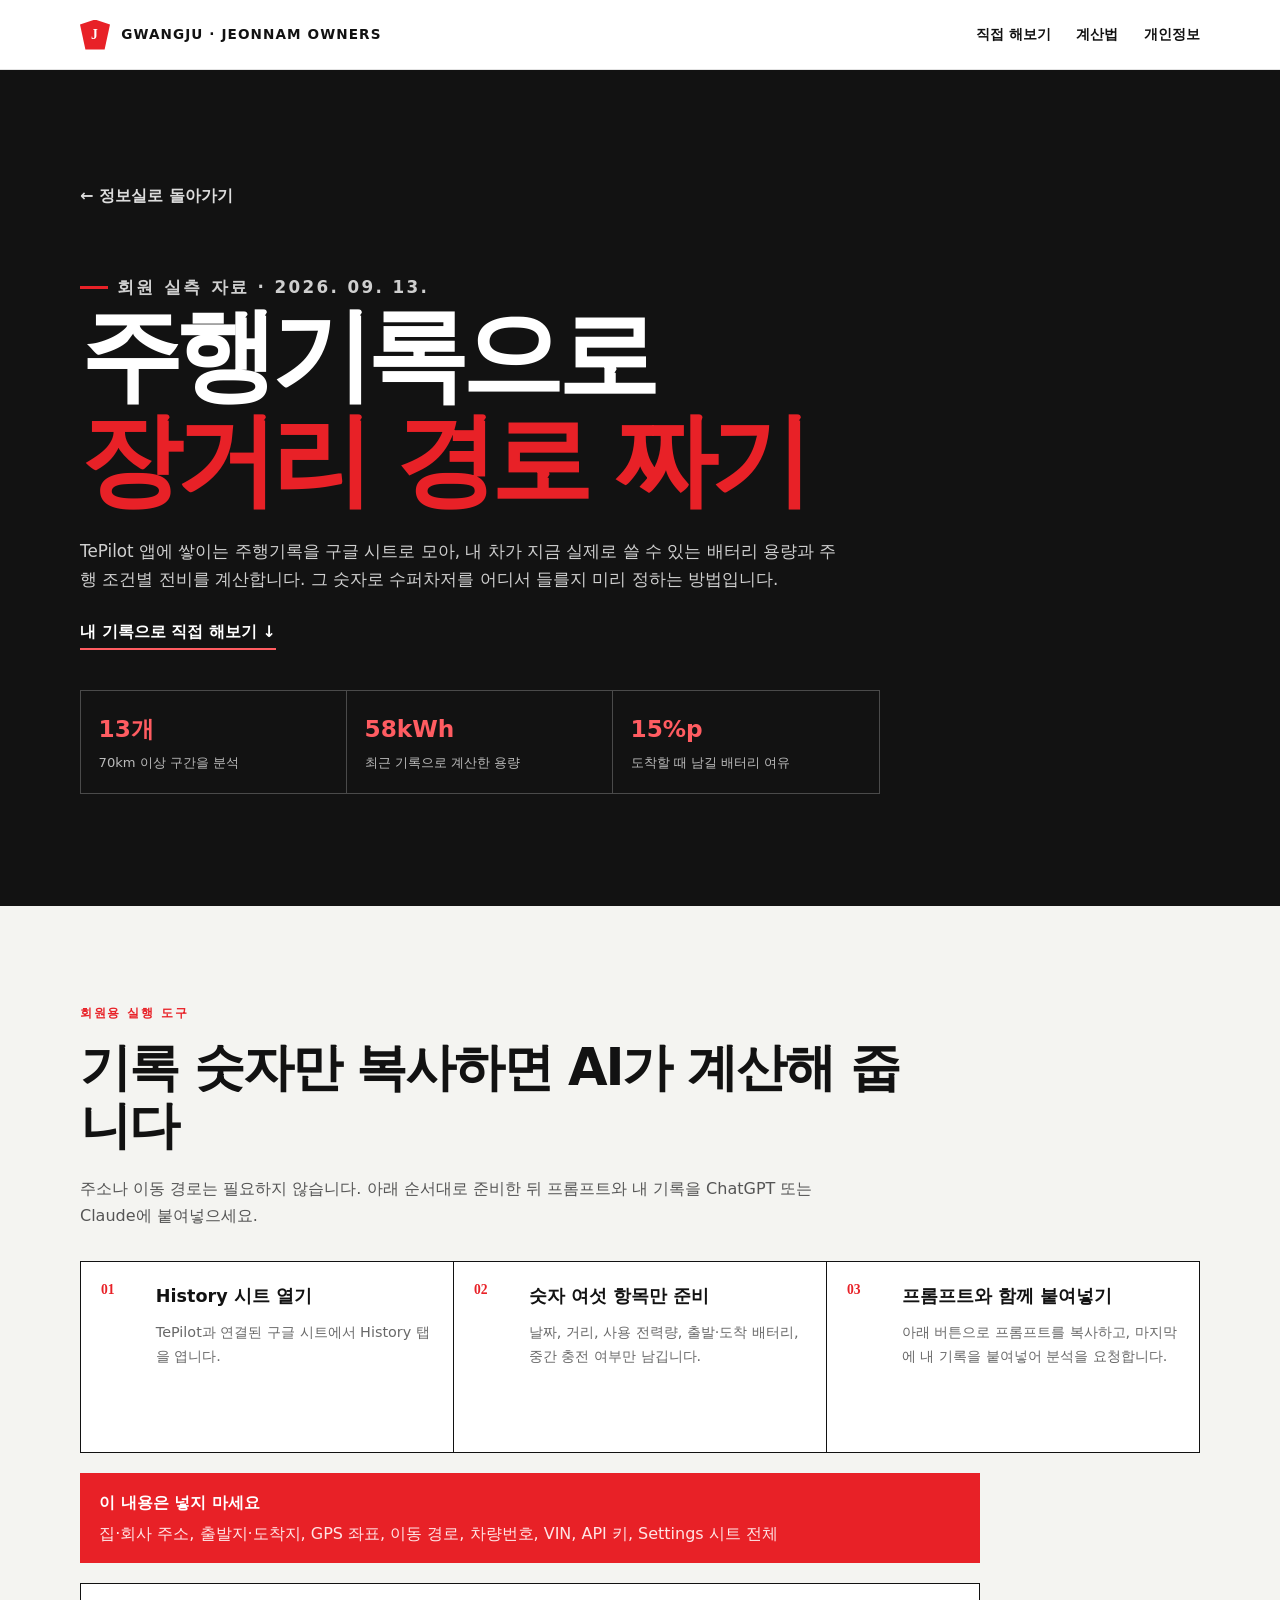
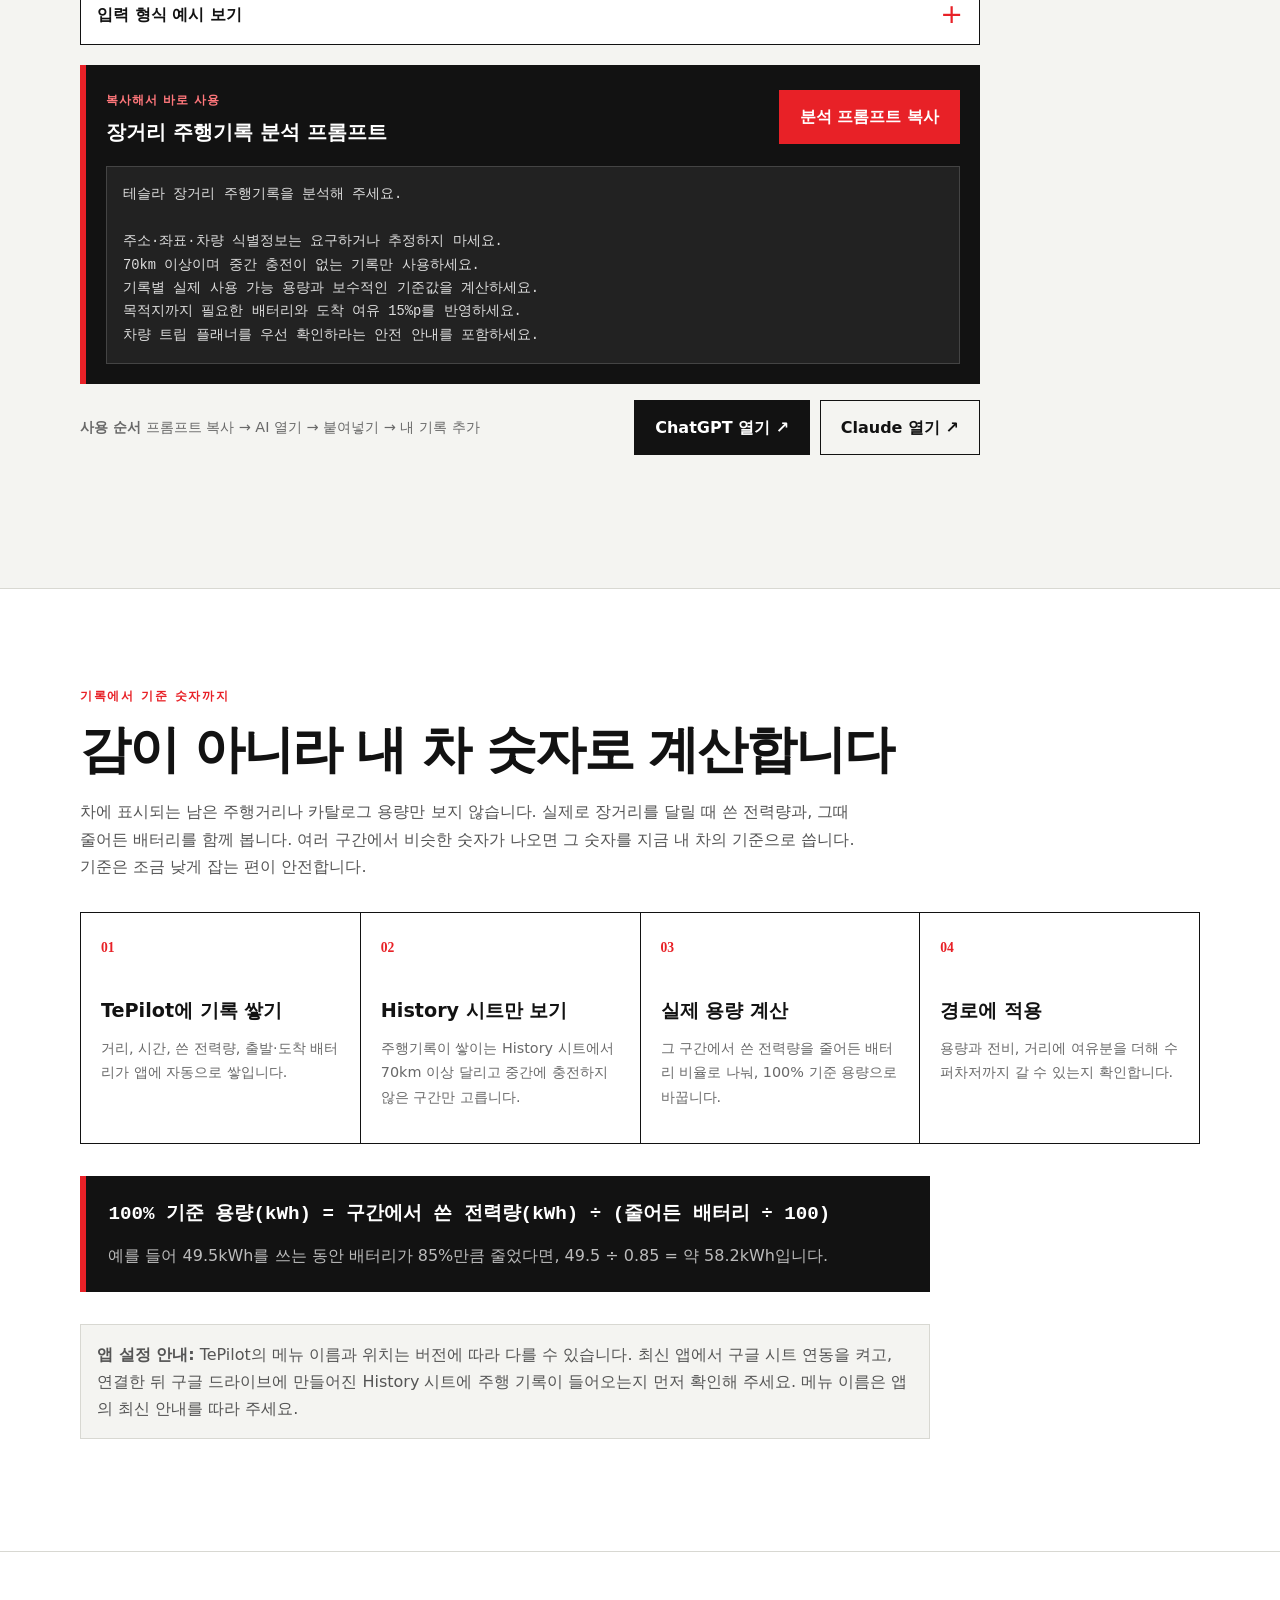
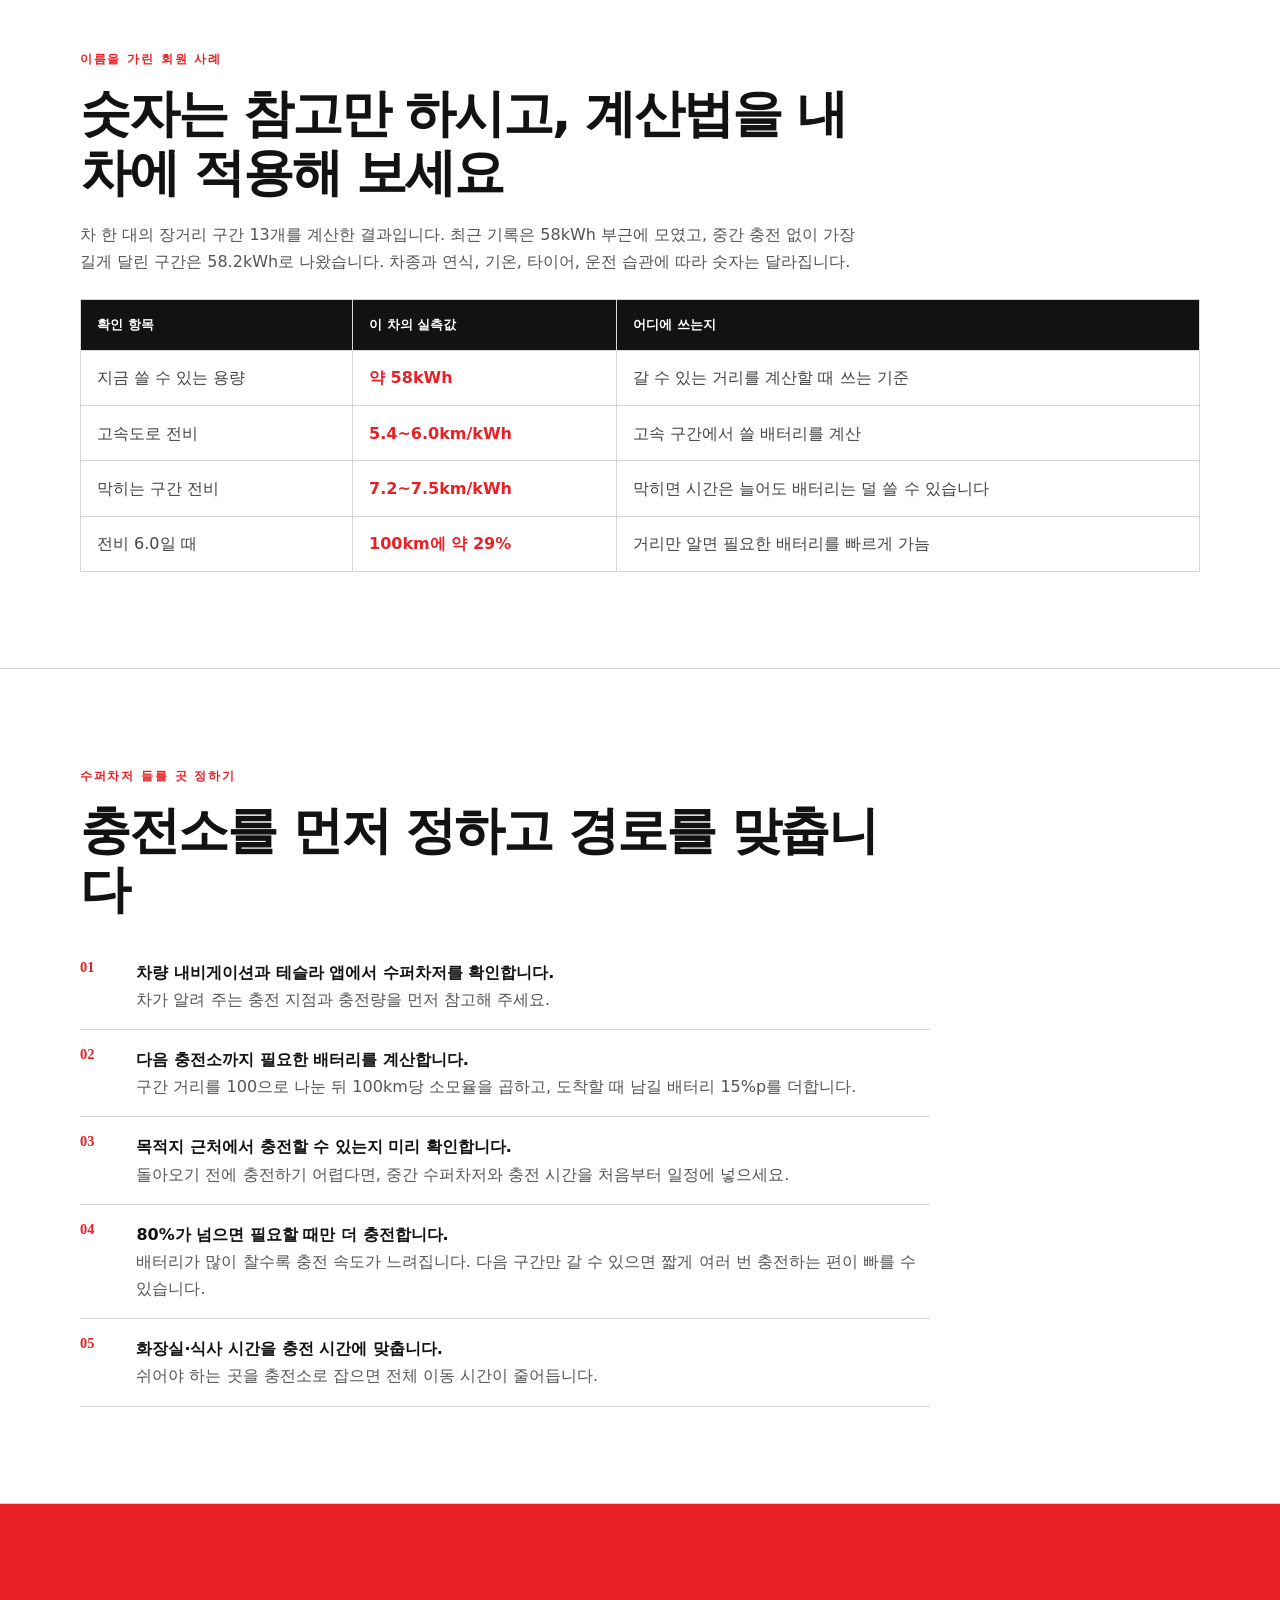
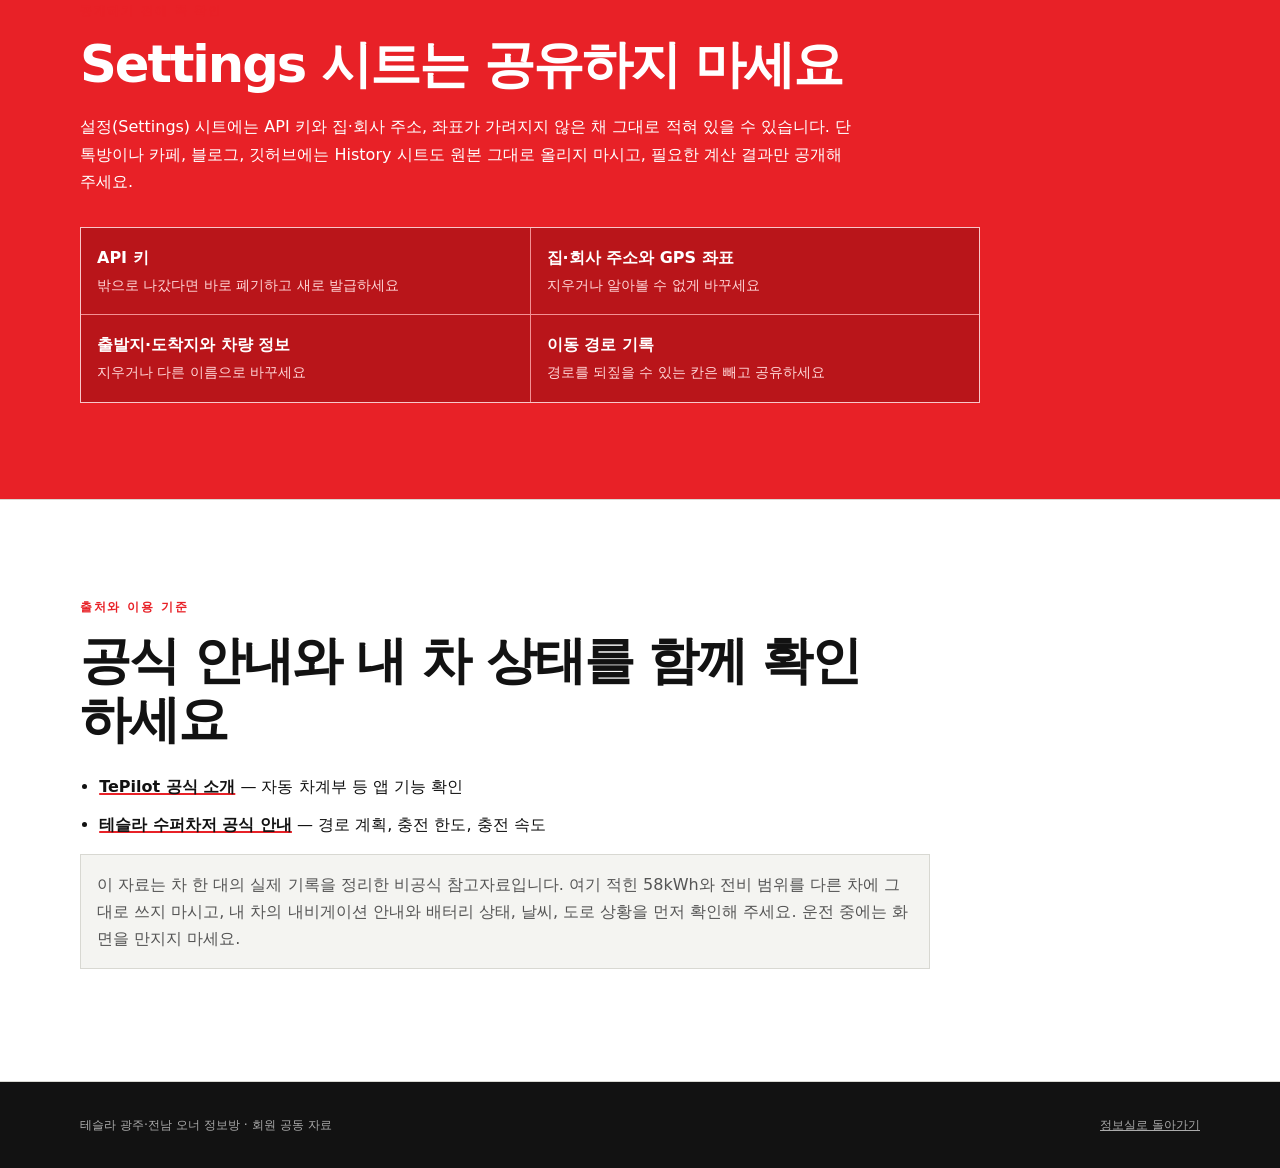
==== commit 81ac0db5: "Add member driving analysis prompt" ====
--- a/drivelog.html
+++ b/drivelog.html
@@ -14,7 +14,7 @@
   <a class="skip-link" href="#guide-main">본문으로 바로가기</a>
   <header class="site-header">
     <a class="brand" href="index.html" aria-label="테슬라 광주·전남 정보실로 돌아가기"><span class="brand-mark" aria-hidden="true">J</span><span>GWANGJU · JEONNAM OWNERS</span></a>
-    <nav aria-label="안내서 메뉴"><a href="#method">계산 방법</a><a href="#route">경로 짜기</a><a href="#privacy">공유 전 확인</a></nav>
+    <nav aria-label="안내서 메뉴"><a href="#try">직접 해보기</a><a href="#method">계산법</a><a href="#privacy">개인정보</a></nav>
   </header>
 
   <main class="guide-main" id="guide-main">
@@ -22,12 +22,64 @@
       <a class="guide-back" href="index.html#drivelog">← 정보실로 돌아가기</a>
       <p class="eyebrow"><span></span> 회원 실측 자료 · 2026. 09. 13.</p>
       <h1>주행기록으로<br><em>장거리 경로 짜기</em></h1>
-      <p>TePilot 앱에 쌓이는 주행기록을 구글 시트로 모아, 내 차가 지금 실제로 쓸 수 있는 배터리 용량과 주행 조건별 전비를 계산합니다. 그 숫자로 슈퍼차저를 어디서 들를지 미리 정하는 방법입니다.</p>
+      <p>TePilot 앱에 쌓이는 주행기록을 구글 시트로 모아, 내 차가 지금 실제로 쓸 수 있는 배터리 용량과 주행 조건별 전비를 계산합니다. 그 숫자로 수퍼차저를 어디서 들를지 미리 정하는 방법입니다.</p>
+      <a class="guide-start" href="#try">내 기록으로 직접 해보기 ↓</a>
       <div class="guide-metrics" aria-label="실측 사례 요약">
         <div><strong>13개</strong><span>70km 이상 구간을 분석</span></div>
         <div><strong>58kWh</strong><span>최근 기록으로 계산한 용량</span></div>
-        <div><strong>15%</strong><span>계획에 더할 배터리 여유분</span></div>
+        <div><strong>15%p</strong><span>도착할 때 남길 배터리 여유</span></div>
       </div>
+    </section>
+
+    <section class="guide-section prompt-workbench" id="try">
+      <p class="kicker">회원용 실행 도구</p>
+      <h2>기록 숫자만 복사하면 AI가 계산해 줍니다</h2>
+      <p class="guide-lead">주소나 이동 경로는 필요하지 않습니다. 아래 순서대로 준비한 뒤 프롬프트와 내 기록을 ChatGPT 또는 Claude에 붙여넣으세요.</p>
+
+      <ol class="member-steps">
+        <li><span>01</span><div><strong>History 시트 열기</strong><p>TePilot과 연결된 구글 시트에서 History 탭을 엽니다.</p></div></li>
+        <li><span>02</span><div><strong>숫자 여섯 항목만 준비</strong><p>날짜, 거리, 사용 전력량, 출발·도착 배터리, 중간 충전 여부만 남깁니다.</p></div></li>
+        <li><span>03</span><div><strong>프롬프트와 함께 붙여넣기</strong><p>아래 버튼으로 프롬프트를 복사하고, 마지막에 내 기록을 붙여넣어 분석을 요청합니다.</p></div></li>
+      </ol>
+
+      <aside class="data-warning" aria-label="개인정보 주의">
+        <strong>이 내용은 넣지 마세요</strong>
+        <p>집·회사 주소, 출발지·도착지, GPS 좌표, 이동 경로, 차량번호, VIN, API 키, Settings 시트 전체</p>
+      </aside>
+
+      <details class="input-example">
+        <summary>입력 형식 예시 보기</summary>
+        <div class="example-scroll">
+          <table>
+            <thead><tr><th>날짜</th><th>거리(km)</th><th>사용 전력량(kWh)</th><th>출발 배터리(%)</th><th>도착 배터리(%)</th><th>중간 충전</th></tr></thead>
+            <tbody>
+              <tr><td>2026-09-01</td><td>182</td><td>31.0</td><td>90</td><td>38</td><td>아니요</td></tr>
+              <tr><td>2026-09-07</td><td>210</td><td>35.2</td><td>92</td><td>32</td><td>아니요</td></tr>
+            </tbody>
+          </table>
+        </div>
+        <p>위 숫자는 입력 방법을 보여 주기 위한 가상 예시입니다. 한 줄만으로 단정하지 말고 여러 장거리 기록을 함께 넣어 주세요.</p>
+      </details>
+
+      <div class="prompt-card">
+        <div class="prompt-heading">
+          <div><span>복사해서 바로 사용</span><h3>장거리 주행기록 분석 프롬프트</h3></div>
+          <button class="button prompt-copy" id="copyDrivePrompt" type="button">분석 프롬프트 복사</button>
+        </div>
+        <pre id="drivePromptPreview" aria-label="분석 프롬프트 미리보기">테슬라 장거리 주행기록을 분석해 주세요.
+
+주소·좌표·차량 식별정보는 요구하거나 추정하지 마세요.
+70km 이상이며 중간 충전이 없는 기록만 사용하세요.
+기록별 실제 사용 가능 용량과 보수적인 기준값을 계산하세요.
+목적지까지 필요한 배터리와 도착 여유 15%p를 반영하세요.
+차량 트립 플래너를 우선 확인하라는 안전 안내를 포함하세요.</pre>
+      </div>
+
+      <div class="ai-actions" aria-label="AI 서비스 열기">
+        <p><strong>사용 순서</strong> 프롬프트 복사 → AI 열기 → 붙여넣기 → 내 기록 추가</p>
+        <div><a class="button primary" href="https://chatgpt.com/" target="_blank" rel="noopener noreferrer">ChatGPT 열기 ↗</a><a class="button secondary" href="https://claude.ai/new" target="_blank" rel="noopener noreferrer">Claude 열기 ↗</a></div>
+      </div>
+      <p class="copy-status" id="drivePromptStatus" role="status" aria-live="polite"></p>
     </section>
 
     <section class="guide-section" id="method">
@@ -38,7 +90,7 @@
         <article class="guide-step"><span>01</span><h3>TePilot에 기록 쌓기</h3><p>거리, 시간, 쓴 전력량, 출발·도착 배터리가 앱에 자동으로 쌓입니다.</p></article>
         <article class="guide-step"><span>02</span><h3>History 시트만 보기</h3><p>주행기록이 쌓이는 History 시트에서 70km 이상 달리고 중간에 충전하지 않은 구간만 고릅니다.</p></article>
         <article class="guide-step"><span>03</span><h3>실제 용량 계산</h3><p>그 구간에서 쓴 전력량을 줄어든 배터리 비율로 나눠, 100% 기준 용량으로 바꿉니다.</p></article>
-        <article class="guide-step"><span>04</span><h3>경로에 적용</h3><p>용량과 전비, 거리에 여유분을 더해 슈퍼차저까지 갈 수 있는지 확인합니다.</p></article>
+        <article class="guide-step"><span>04</span><h3>경로에 적용</h3><p>용량과 전비, 거리에 여유분을 더해 수퍼차저까지 갈 수 있는지 확인합니다.</p></article>
       </div>
       <div class="formula-box">
         <code>100% 기준 용량(kWh) = 구간에서 쓴 전력량(kWh) ÷ (줄어든 배터리 ÷ 100)</code>
@@ -65,12 +117,12 @@
     </section>
 
     <section class="guide-section" id="route">
-      <p class="kicker">슈퍼차저 들를 곳 정하기</p>
+      <p class="kicker">수퍼차저 들를 곳 정하기</p>
       <h2>충전소를 먼저 정하고 경로를 맞춥니다</h2>
       <ol class="check-list">
-        <li><div><strong>차량 내비게이션과 테슬라 앱에서 슈퍼차저를 확인합니다.</strong><span>차가 알려 주는 충전 지점과 충전량을 먼저 참고해 주세요.</span></div></li>
-        <li><div><strong>다음 충전소까지 필요한 배터리를 계산합니다.</strong><span>구간 거리를 100으로 나눈 뒤 100km당 소모율을 곱하고, 여기에 배터리 15%를 더 얹습니다.</span></div></li>
-        <li><div><strong>목적지 근처에서 충전할 수 있는지 미리 확인합니다.</strong><span>돌아오기 전에 충전하기 어렵다면, 중간 슈퍼차저와 충전 시간을 처음부터 일정에 넣으세요.</span></div></li>
+        <li><div><strong>차량 내비게이션과 테슬라 앱에서 수퍼차저를 확인합니다.</strong><span>차가 알려 주는 충전 지점과 충전량을 먼저 참고해 주세요.</span></div></li>
+        <li><div><strong>다음 충전소까지 필요한 배터리를 계산합니다.</strong><span>구간 거리를 100으로 나눈 뒤 100km당 소모율을 곱하고, 도착할 때 남길 배터리 15%p를 더합니다.</span></div></li>
+        <li><div><strong>목적지 근처에서 충전할 수 있는지 미리 확인합니다.</strong><span>돌아오기 전에 충전하기 어렵다면, 중간 수퍼차저와 충전 시간을 처음부터 일정에 넣으세요.</span></div></li>
         <li><div><strong>80%가 넘으면 필요할 때만 더 충전합니다.</strong><span>배터리가 많이 찰수록 충전 속도가 느려집니다. 다음 구간만 갈 수 있으면 짧게 여러 번 충전하는 편이 빠를 수 있습니다.</span></div></li>
         <li><div><strong>화장실·식사 시간을 충전 시간에 맞춥니다.</strong><span>쉬어야 하는 곳을 충전소로 잡으면 전체 이동 시간이 줄어듭니다.</span></div></li>
       </ol>
@@ -93,12 +145,13 @@
       <h2>공식 안내와 내 차 상태를 함께 확인하세요</h2>
       <ul class="source-list">
         <li><a href="https://tepilot.weekendproject.net/" target="_blank" rel="noopener noreferrer">TePilot 공식 소개</a> — 자동 차계부 등 앱 기능 확인</li>
-        <li><a href="https://www.tesla.com/ko_kr/support/charging/supercharging" target="_blank" rel="noopener noreferrer">테슬라 슈퍼차저 공식 안내</a> — 경로 계획, 충전 한도, 충전 속도</li>
+        <li><a href="https://www.tesla.com/ko_kr/support/charging/supercharging" target="_blank" rel="noopener noreferrer">테슬라 수퍼차저 공식 안내</a> — 경로 계획, 충전 한도, 충전 속도</li>
       </ul>
       <p class="guide-disclaimer">이 자료는 차 한 대의 실제 기록을 정리한 비공식 참고자료입니다. 여기 적힌 58kWh와 전비 범위를 다른 차에 그대로 쓰지 마시고, 내 차의 내비게이션 안내와 배터리 상태, 날씨, 도로 상황을 먼저 확인해 주세요. 운전 중에는 화면을 만지지 마세요.</p>
     </section>
   </main>
 
   <footer><p>테슬라 광주·전남 오너 정보방 · 회원 공동 자료</p><p><a href="index.html">정보실로 돌아가기</a></p></footer>
+  <script src="drivelog.js"></script>
 </body>
 </html>
--- a/styles.css
+++ b/styles.css
@@ -67,11 +67,6 @@
 .info-jump-grid strong { margin-top: auto; font-size: 1.15rem; }
 .info-jump-grid small { color: var(--muted); font-size: .78rem; }
 .info-jump-grid a:hover small, .info-jump-grid a:focus-visible small { color: rgba(255,255,255,.8); }
-.bot-alert { margin-top: 1.5rem; display: grid; grid-template-columns: auto 1fr; gap: 1.2rem; padding: 1.4rem; background: var(--ink); color: white; }
-.alert-icon { display: grid; place-items: center; width: 46px; height: 46px; background: var(--red); font: 900 1.5rem Georgia, serif; }
-.bot-alert span { color: #ff777b; font-size: .75rem; font-weight: 900; letter-spacing: .08em; }
-.bot-alert h3 { margin: .1rem 0 .35rem; font-size: 1.25rem; }
-.bot-alert p { margin: 0; color: #ccc; }
 .info-directory { margin-top: 4rem; border-top: 3px solid var(--ink); }
 .info-detail { scroll-margin-top: 80px; display: grid; grid-template-columns: 72px 1fr; gap: 1rem; padding: 2.4rem 0; border-bottom: 1px solid var(--line); }
 .info-detail > div:last-child { max-width: 760px; }
@@ -148,6 +143,8 @@
 .guide-back:hover { color: #ff696d; }
 .guide-hero h1 { max-width: 980px; }
 .guide-hero p { max-width: 760px; margin: 1.5rem 0 0; color: #cfcfcf; font-size: 1.05rem; }
+.guide-start { display: inline-flex; margin-top: 1.5rem; padding-bottom: .2rem; color: white; border-bottom: 2px solid #ff5c61; text-decoration: none; font-weight: 900; }
+.guide-start:hover, .guide-start:focus-visible { color: #ff777b; outline: none; }
 .guide-metrics { max-width: 800px; display: grid; grid-template-columns: repeat(3, 1fr); margin-top: 2.5rem; border: 1px solid #4a4a4a; }
 .guide-metrics div { padding: 1.1rem; border-right: 1px solid #4a4a4a; }
 .guide-metrics div:last-child { border-right: 0; }
@@ -186,6 +183,33 @@
 .source-list li { margin: .65rem 0; }
 .source-list a { font-weight: 800; text-decoration-color: var(--red); text-decoration-thickness: 2px; }
 .guide-disclaimer { max-width: 850px; padding: 1rem; border: 1px solid var(--line); background: var(--paper); color: #555; }
+.prompt-workbench { background: var(--paper); scroll-margin-top: 70px; }
+.member-steps { list-style: none; display: grid; grid-template-columns: repeat(3, 1fr); gap: 1px; margin: 2rem 0 0; padding: 0; background: var(--ink); border: 1px solid var(--ink); }
+.member-steps li { display: grid; grid-template-columns: 42px 1fr; gap: .8rem; min-height: 190px; padding: 1.25rem; background: white; }
+.member-steps li > span { color: var(--red); font: 700 .85rem Georgia, serif; }
+.member-steps strong { display: block; font-size: 1.1rem; }
+.member-steps p { margin: .5rem 0 0; color: var(--muted); font-size: .9rem; }
+.data-warning { max-width: 900px; margin: 1.25rem 0; padding: 1rem 1.2rem; color: white; background: var(--red); }
+.data-warning strong { display: block; }
+.data-warning p { margin: .25rem 0 0; color: #ffe4e5; }
+.input-example { max-width: 900px; margin: 1.25rem 0; border: 1px solid var(--ink); background: white; }
+.input-example summary { min-height: 60px; padding: 0 1rem; font-size: 1rem; }
+.input-example summary::after { color: var(--red); }
+.input-example > p { margin: 0; padding: .9rem 1rem 1rem; color: var(--muted); font-size: .88rem; }
+.example-scroll { overflow-x: auto; }
+.example-scroll table { width: 100%; min-width: 780px; border-collapse: collapse; }
+.example-scroll th, .example-scroll td { padding: .75rem; border-top: 1px solid var(--line); border-right: 1px solid var(--line); text-align: left; white-space: nowrap; }
+.example-scroll th { color: #555; background: #eee; font-size: .78rem; }
+.prompt-card { max-width: 900px; margin-top: 1.25rem; padding: 1.25rem; color: white; background: var(--ink); border-left: 6px solid var(--red); }
+.prompt-heading { display: flex; align-items: center; justify-content: space-between; gap: 1rem; }
+.prompt-heading span { color: #ff777b; font-size: .75rem; font-weight: 900; letter-spacing: .08em; }
+.prompt-heading h3 { margin: .15rem 0 0; font-size: 1.25rem; }
+.prompt-copy { flex: 0 0 auto; color: white; background: var(--red); border-color: var(--red); }
+.prompt-card pre { max-height: 260px; overflow: auto; margin: 1.1rem 0 0; padding: 1rem; color: #ddd; background: #222; border: 1px solid #444; white-space: pre-wrap; overflow-wrap: anywhere; font: .86rem/1.7 ui-monospace, SFMono-Regular, Menlo, monospace; }
+.ai-actions { max-width: 900px; display: flex; align-items: center; justify-content: space-between; gap: 1rem; margin-top: 1rem; }
+.ai-actions p { margin: 0; color: var(--muted); font-size: .9rem; }
+.ai-actions > div { display: flex; gap: .6rem; }
+.copy-status { min-height: 1.7em; max-width: 900px; margin: .6rem 0 0; color: var(--red-dark); font-weight: 800; }
 
 @media (max-width: 820px) {
   body { padding-bottom: 62px; }
@@ -199,6 +223,9 @@
   .profile-note code { white-space: normal; }
   .process-list { grid-template-columns: 1fr; }
   .guide-flow { grid-template-columns: repeat(2, 1fr); }
+  .member-steps { grid-template-columns: 1fr; }
+  .member-steps li { min-height: 0; }
+  .ai-actions { align-items: stretch; flex-direction: column; }
   .final-note { grid-template-columns: 1fr; align-items: start; }
   .mobile-nav { position: fixed; bottom: 0; left: 0; right: 0; z-index: 60; height: 62px; display: grid; grid-template-columns: repeat(4, 1fr); background: rgba(18,18,18,.96); border-top: 1px solid #333; backdrop-filter: blur(14px); }
   .mobile-nav a, .mobile-nav button { display: grid; place-items: center; border: 0; background: transparent; color: white; text-decoration: none; font: 800 .78rem/1 inherit; }
@@ -226,6 +253,9 @@
   .guide-metrics div:last-child { border-bottom: 0; }
   .guide-flow, .privacy-grid { grid-template-columns: 1fr; }
   .guide-step { min-height: 180px; }
+  .prompt-heading { align-items: stretch; flex-direction: column; }
+  .prompt-copy { width: 100%; }
+  .ai-actions > div { display: grid; grid-template-columns: 1fr; }
   .rule-card { min-height: 210px; }
   .section-heading { gap: .8rem; }
   .detail-body { padding-left: 2.1rem; }
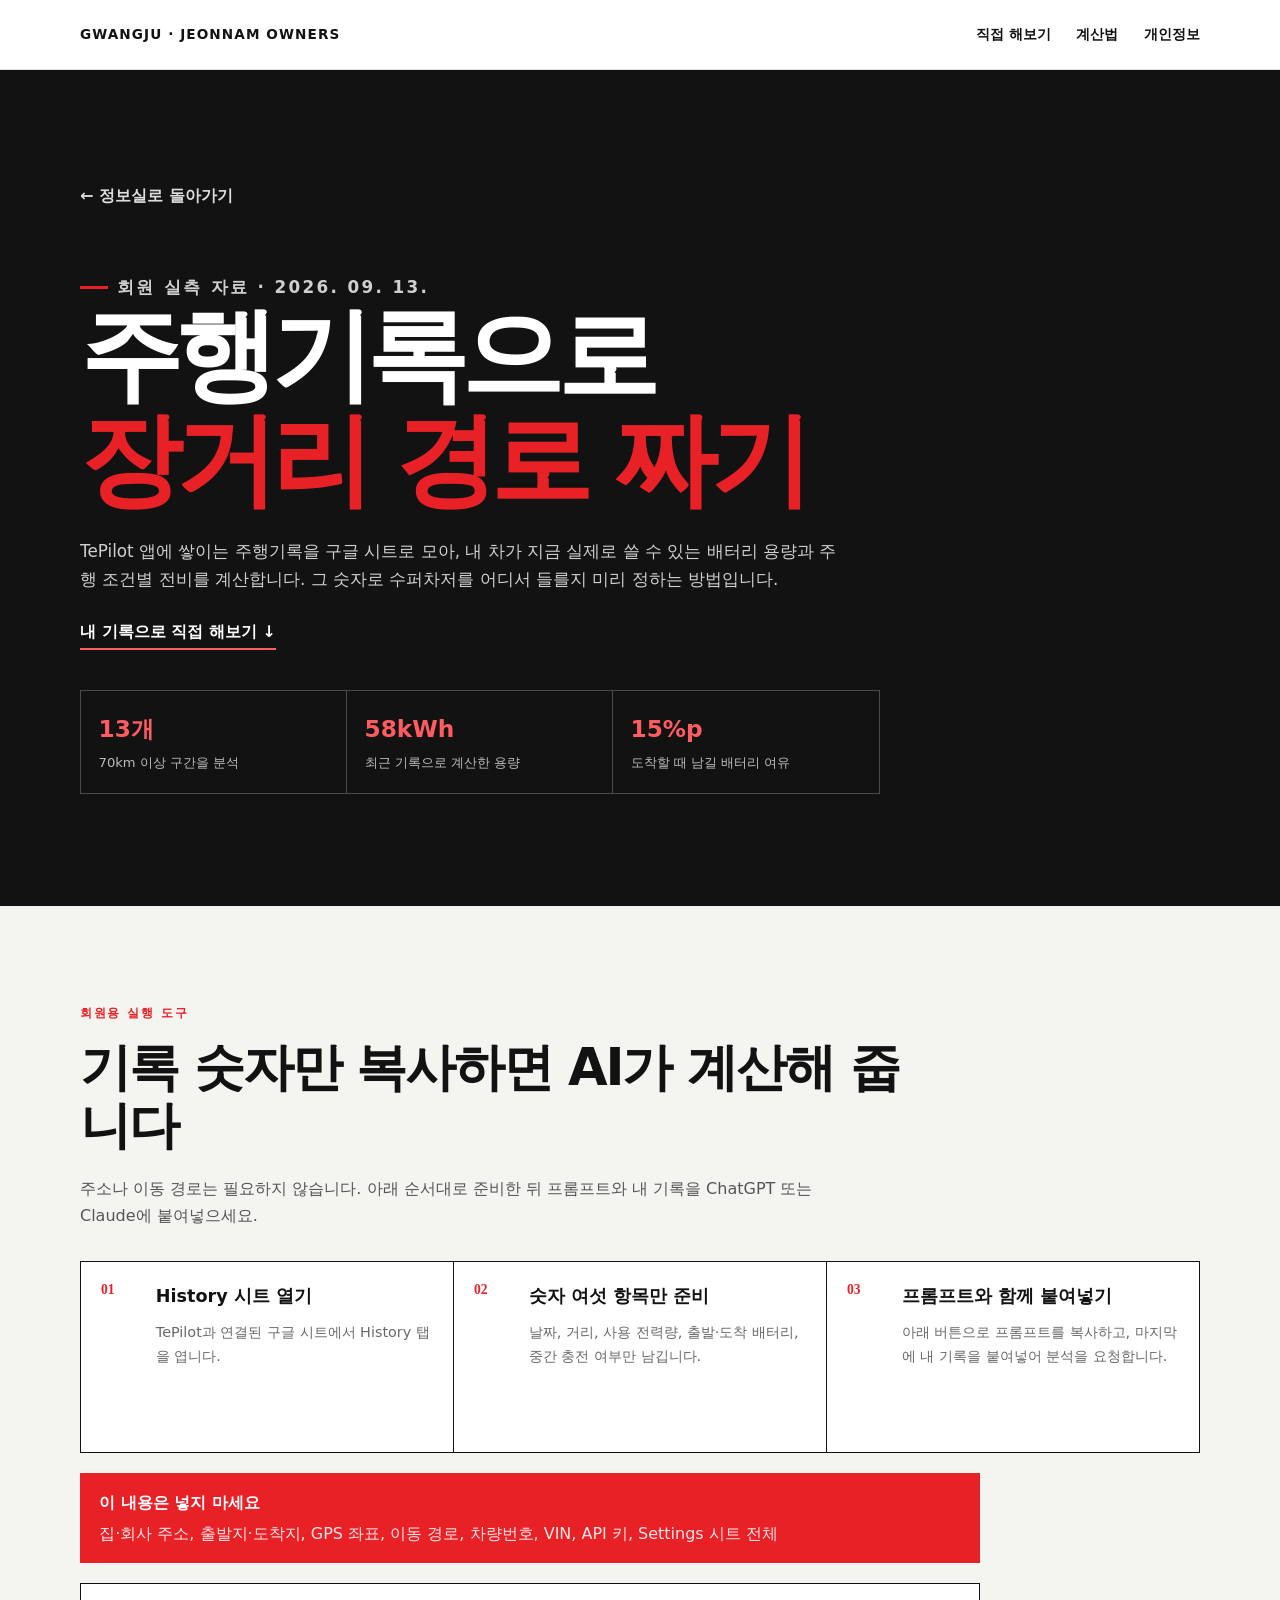
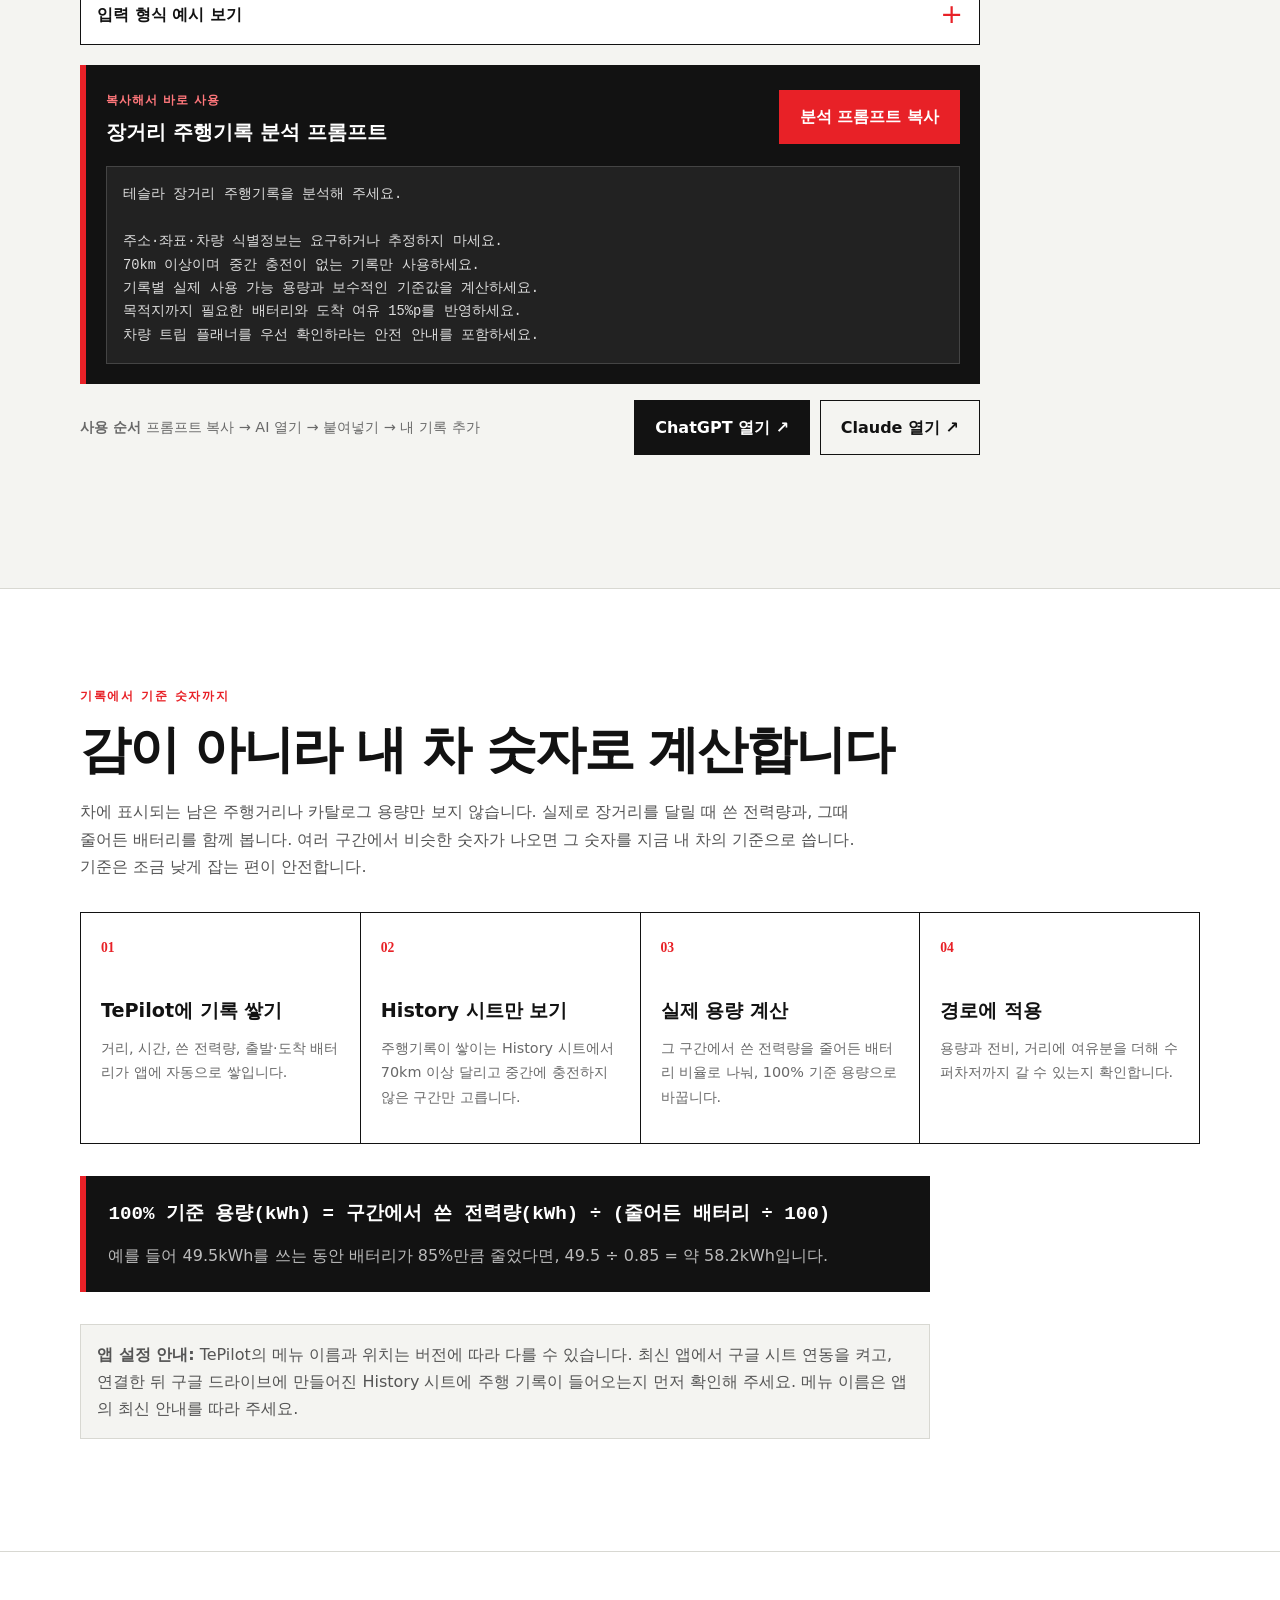
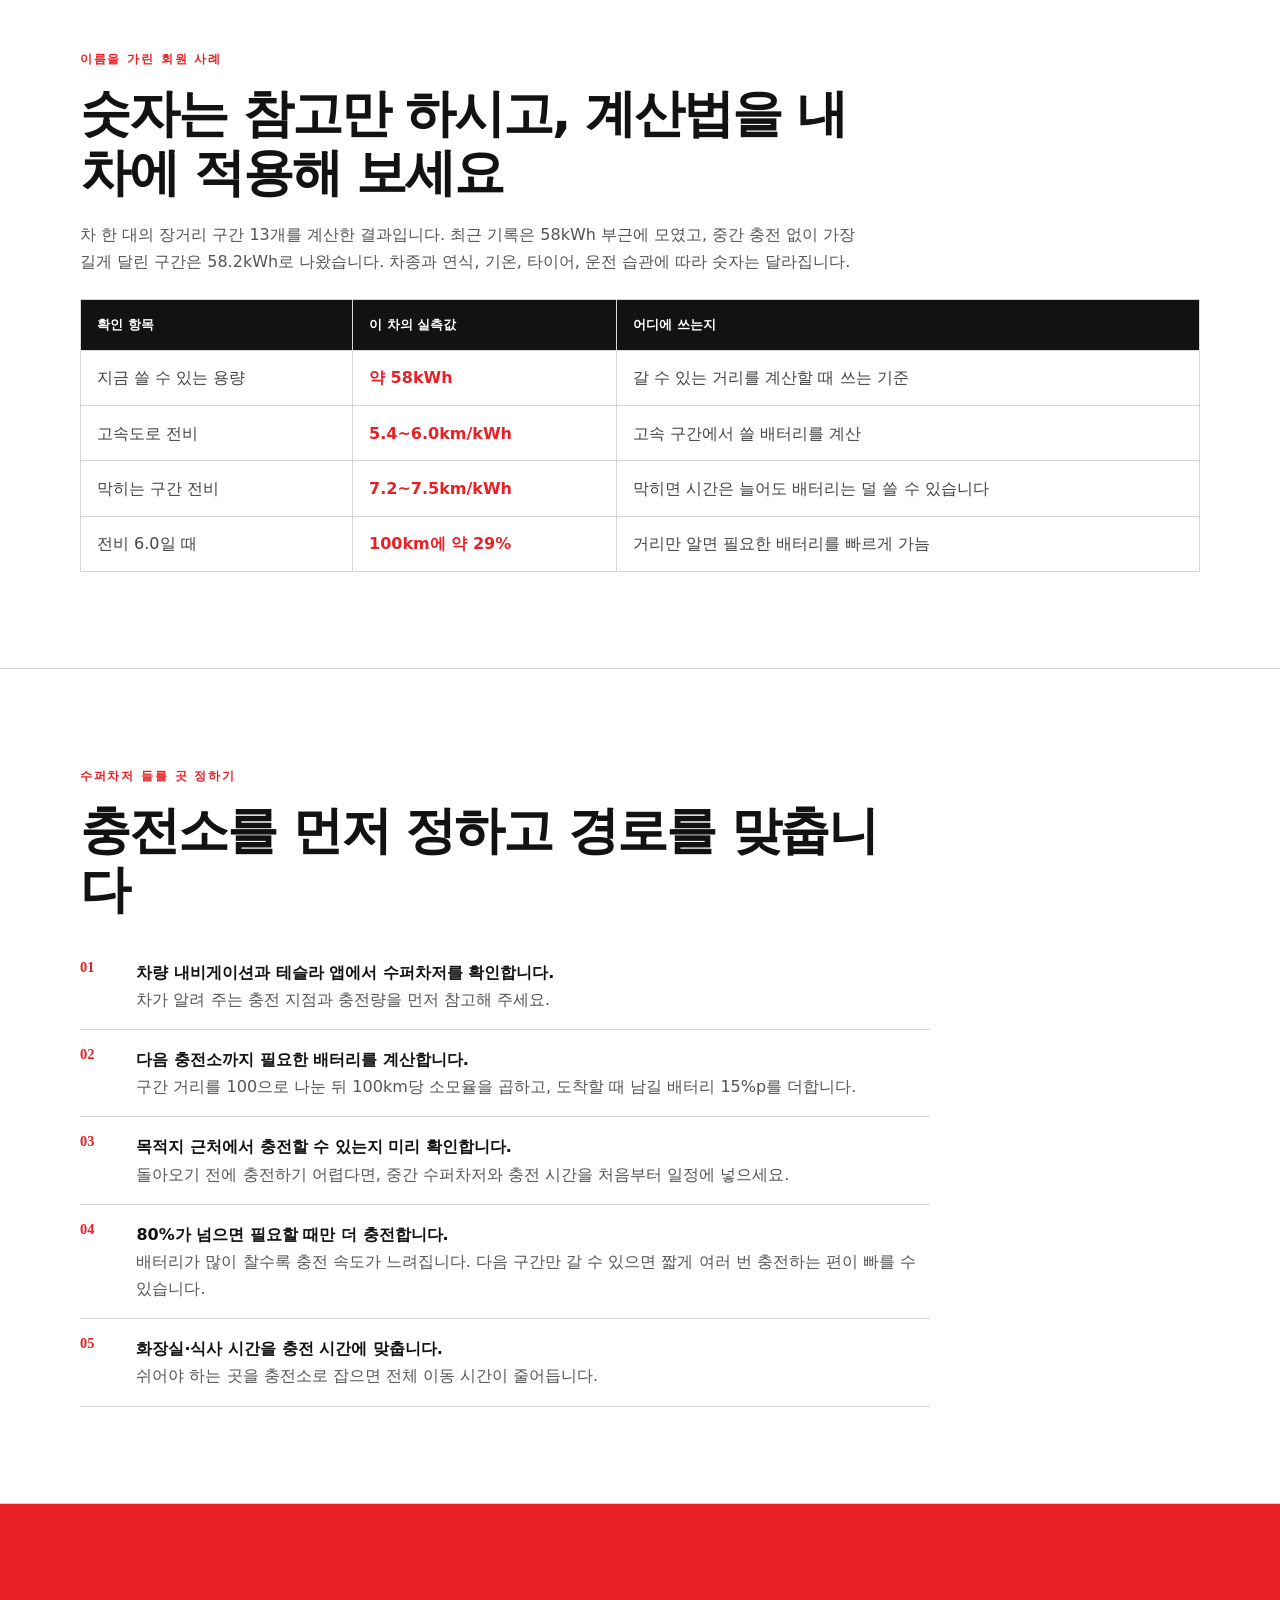
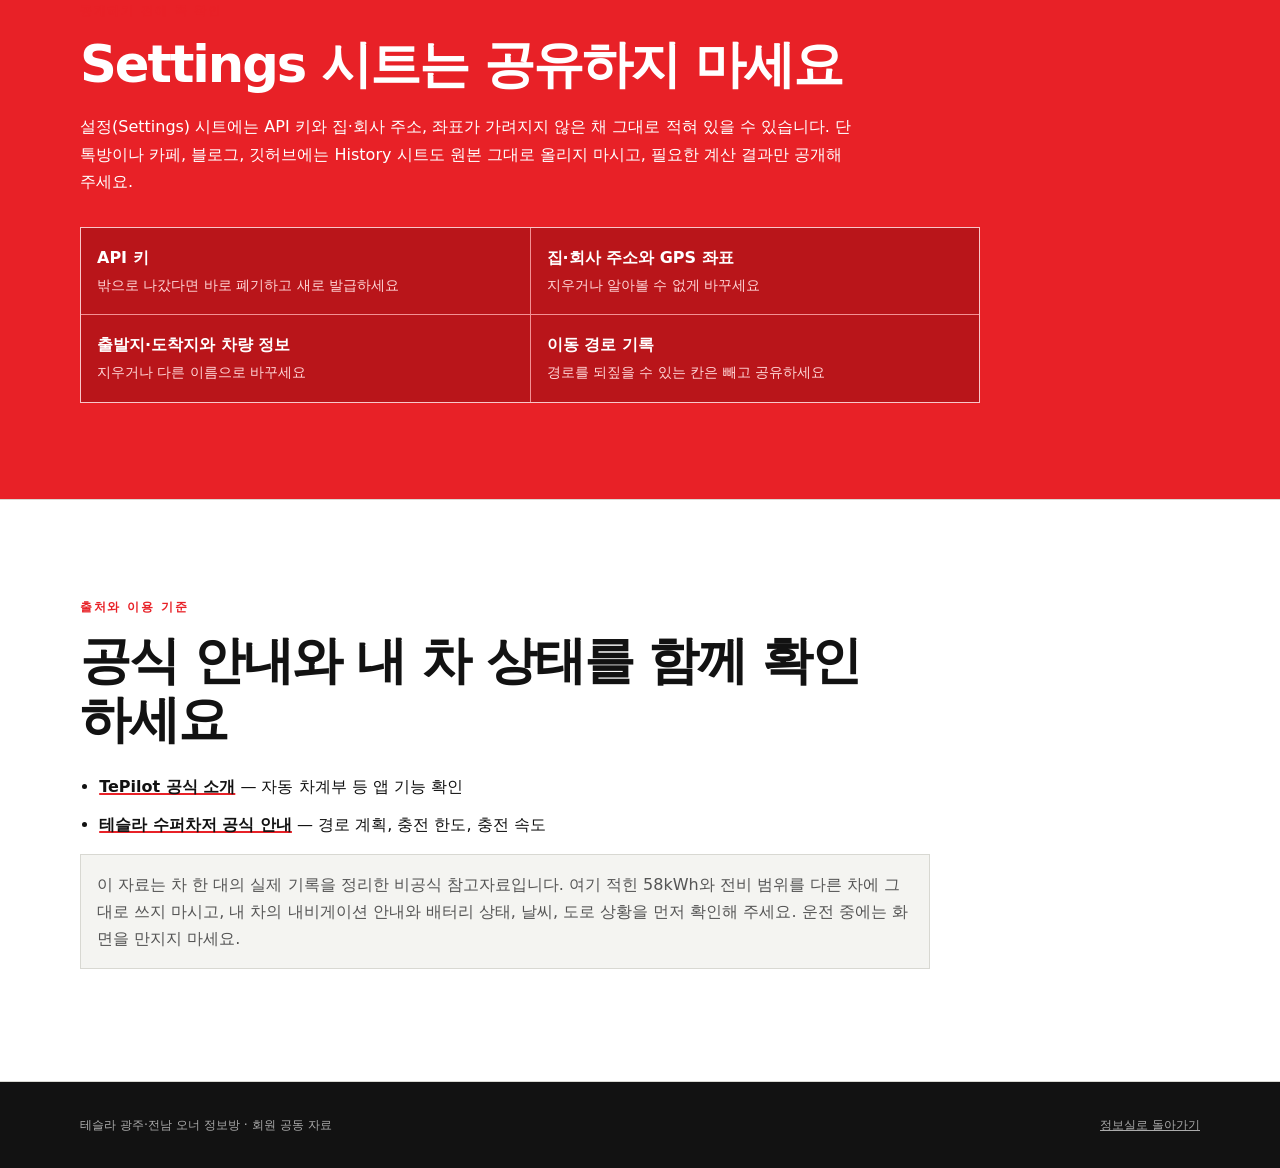
==== commit 029cdfa1: "Remove header J logo" ====
--- a/drivelog.html
+++ b/drivelog.html
@@ -13,7 +13,7 @@
 <body class="guide-page">
   <a class="skip-link" href="#guide-main">본문으로 바로가기</a>
   <header class="site-header">
-    <a class="brand" href="index.html" aria-label="테슬라 광주·전남 정보실로 돌아가기"><span class="brand-mark" aria-hidden="true">J</span><span>GWANGJU · JEONNAM OWNERS</span></a>
+    <a class="brand" href="index.html" aria-label="테슬라 광주·전남 정보실로 돌아가기"><span>GWANGJU · JEONNAM OWNERS</span></a>
     <nav aria-label="안내서 메뉴"><a href="#try">직접 해보기</a><a href="#method">계산법</a><a href="#privacy">개인정보</a></nav>
   </header>
 
--- a/styles.css
+++ b/styles.css
@@ -19,7 +19,6 @@
 
 .site-header { position: sticky; top: 0; z-index: 50; height: 70px; display: flex; align-items: center; justify-content: space-between; padding: 0 max(1.25rem, calc((100vw - var(--max))/2)); background: rgba(244,244,241,.93); border-bottom: 1px solid rgba(18,18,18,.12); backdrop-filter: blur(14px); }
 .brand { display: inline-flex; align-items: center; gap: .7rem; font-weight: 800; letter-spacing: .08em; text-decoration: none; font-size: .85rem; }
-.brand-mark { display: grid; place-items: center; width: 30px; height: 30px; color: white; background: var(--red); font-family: Georgia, serif; font-weight: 900; clip-path: polygon(50% 0, 100% 17%, 82% 100%, 18% 100%, 0 17%); }
 nav { display: flex; gap: 1.6rem; }
 nav a { text-decoration: none; font-weight: 700; font-size: .88rem; }
 nav a:hover { color: var(--red); }
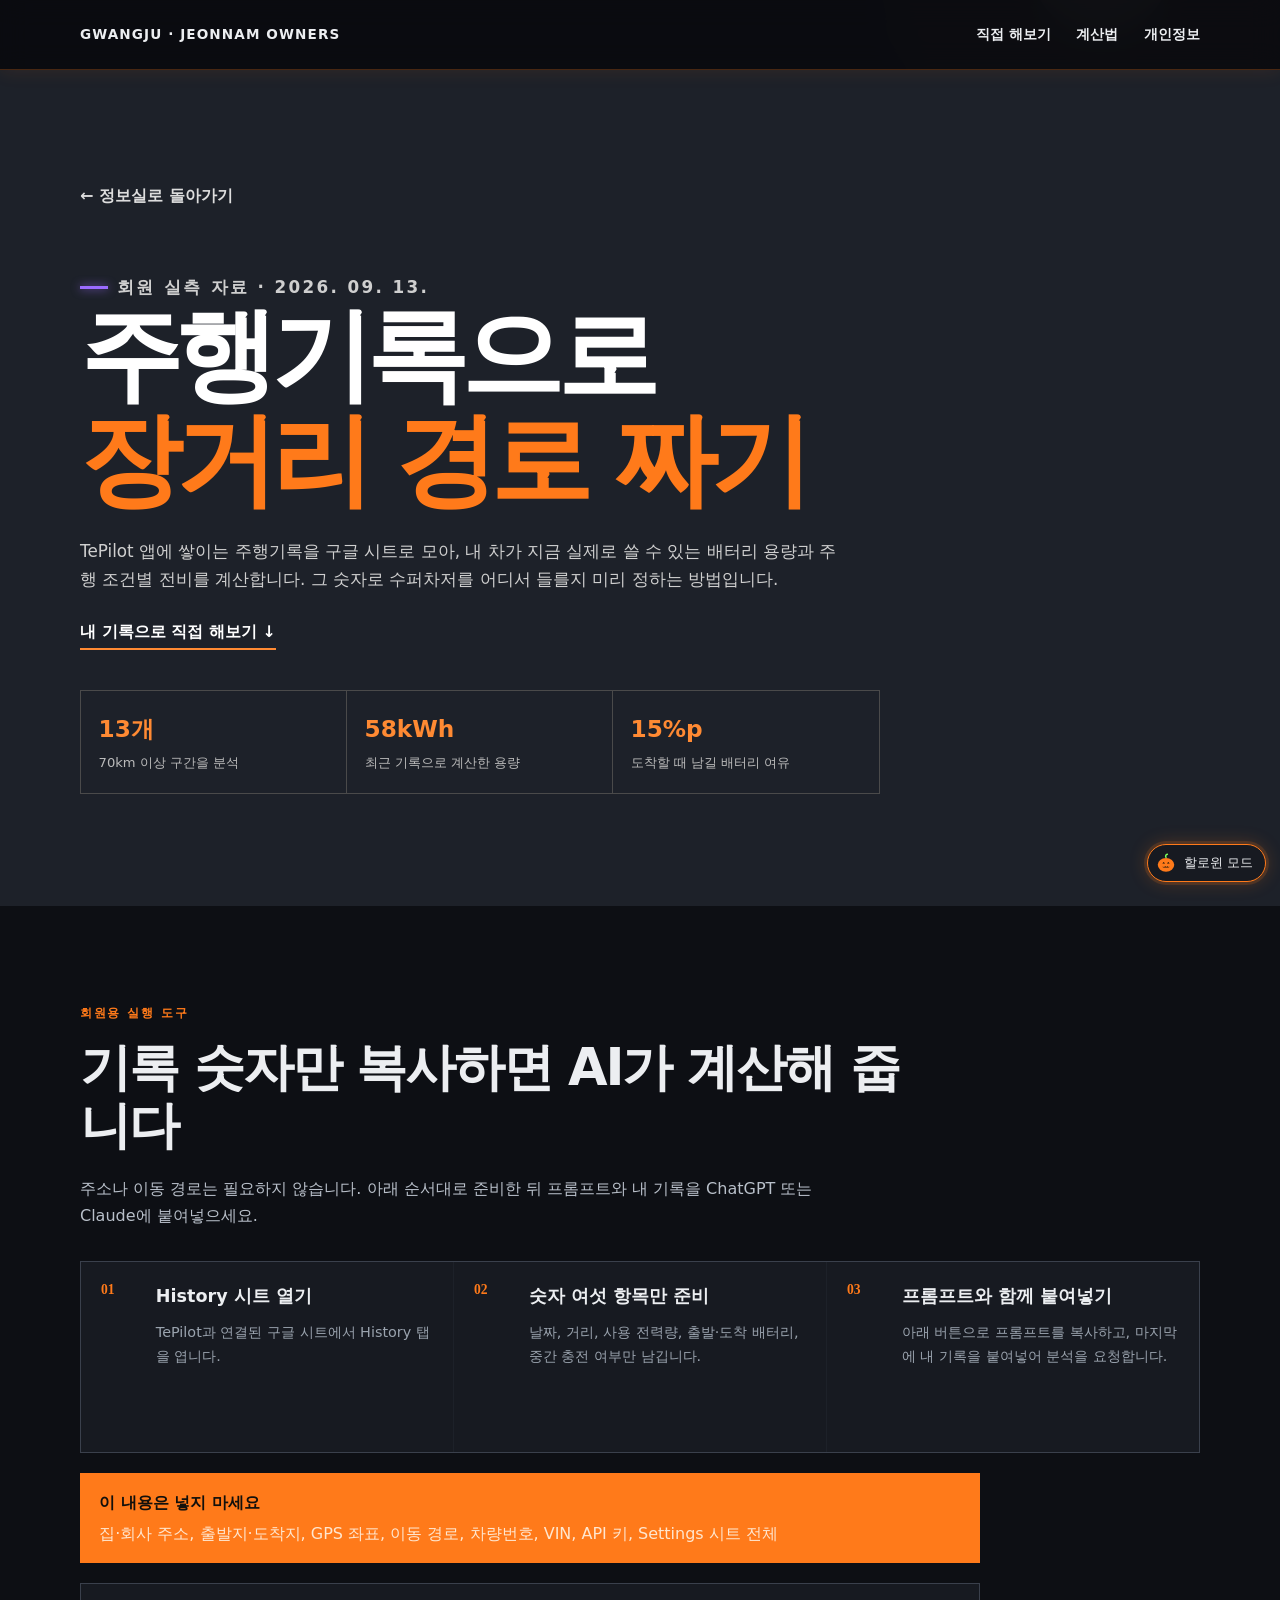
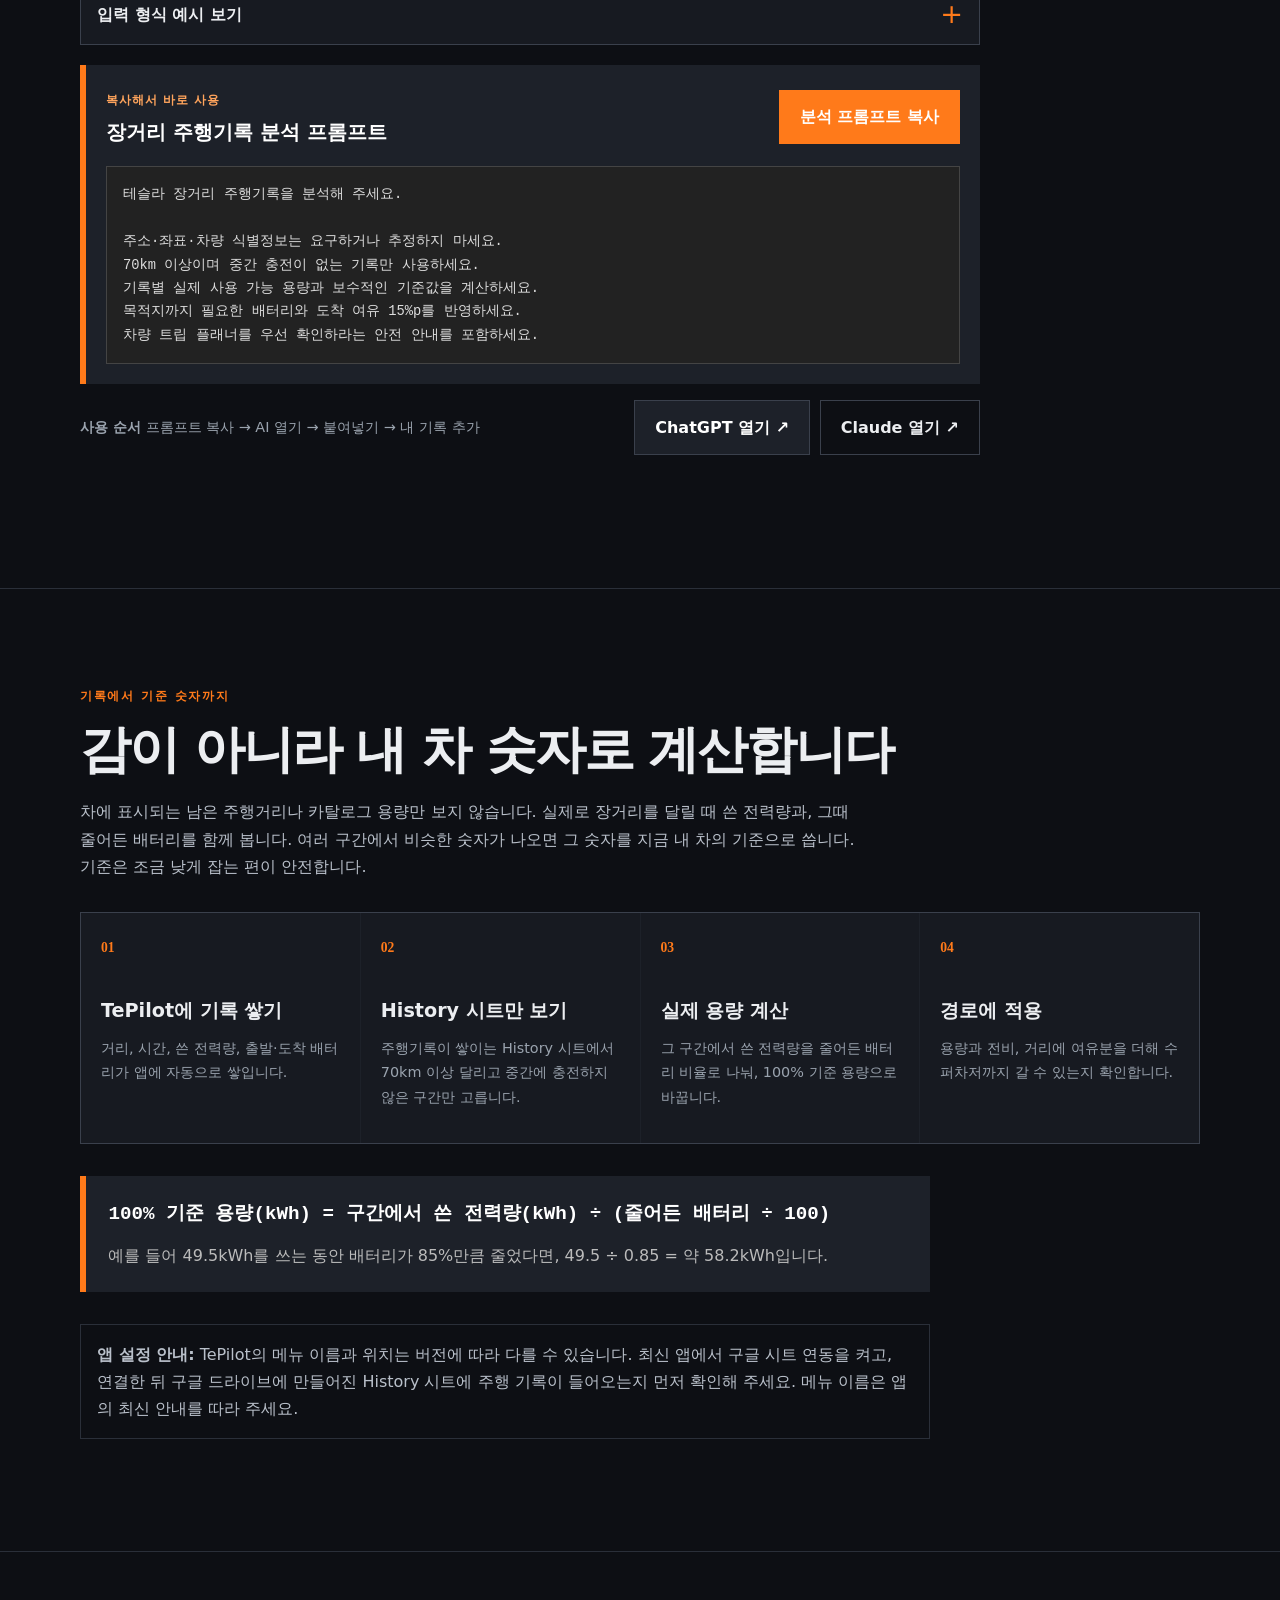
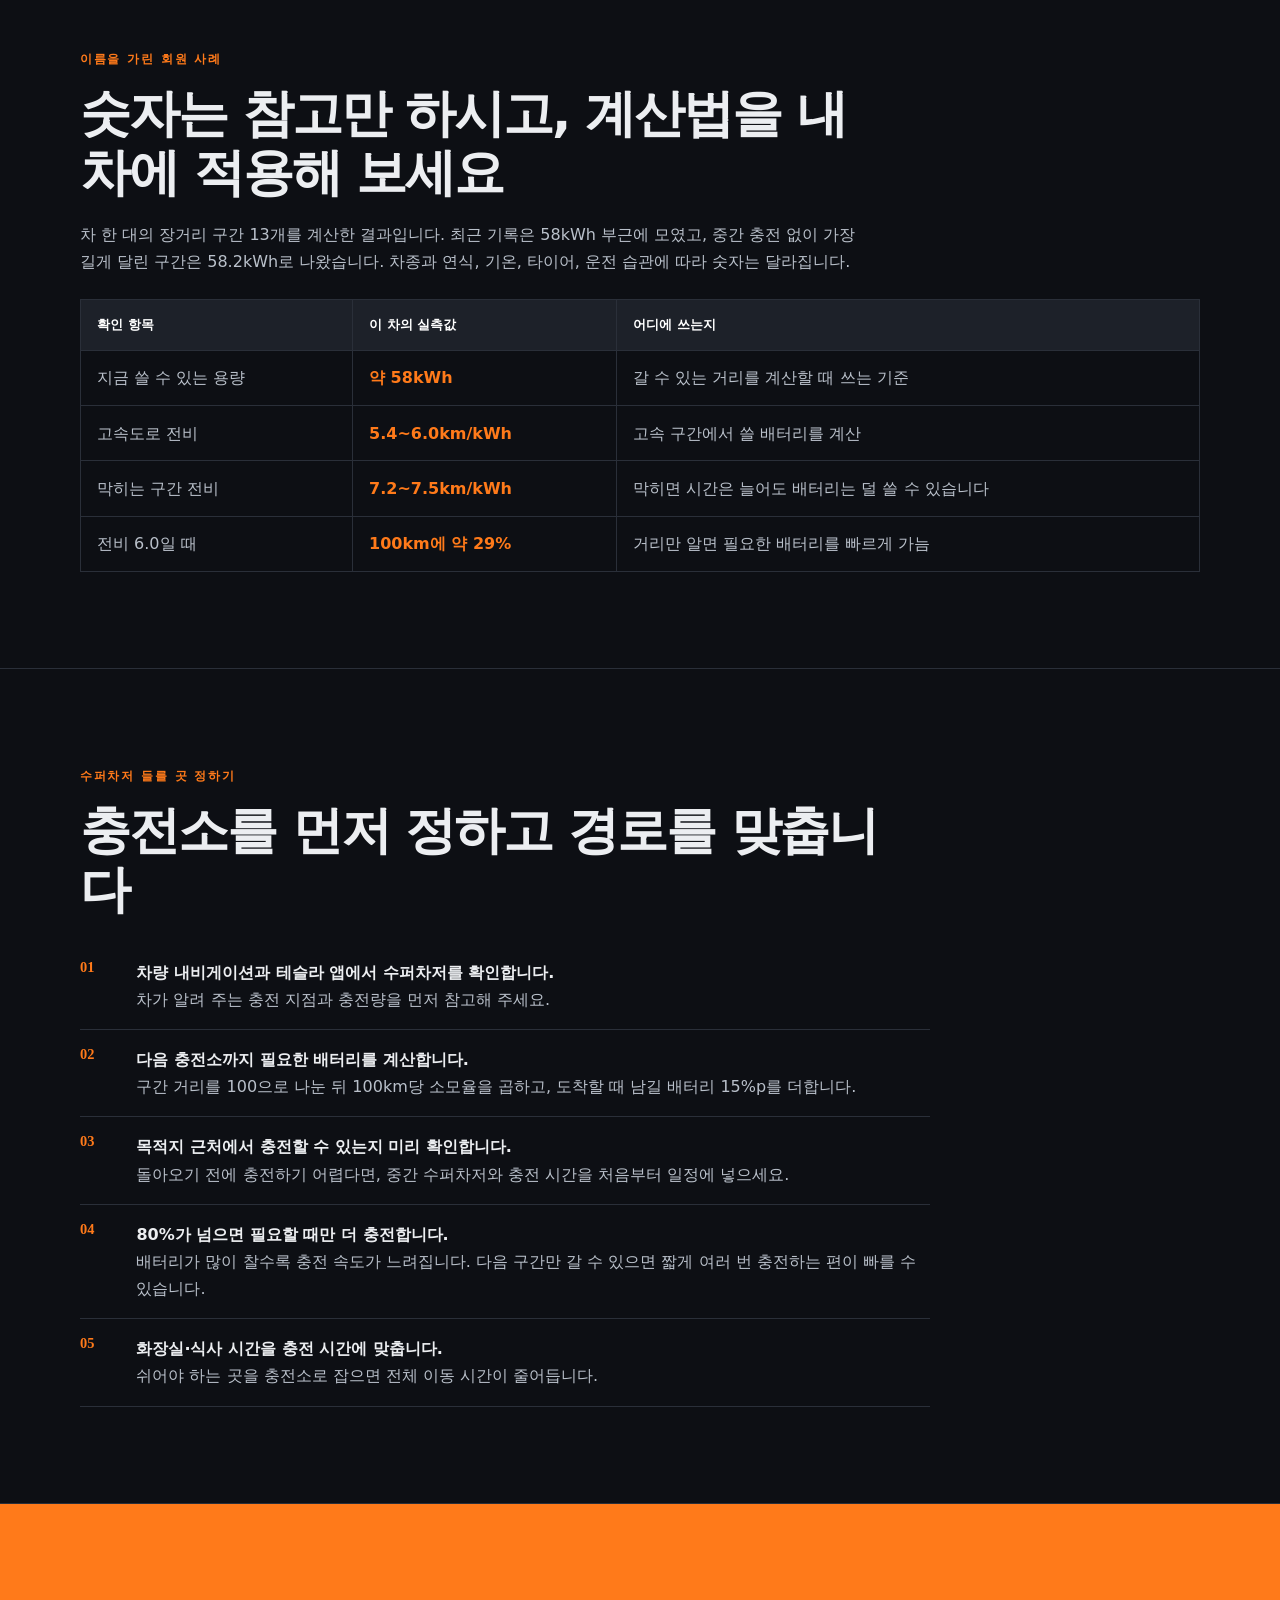
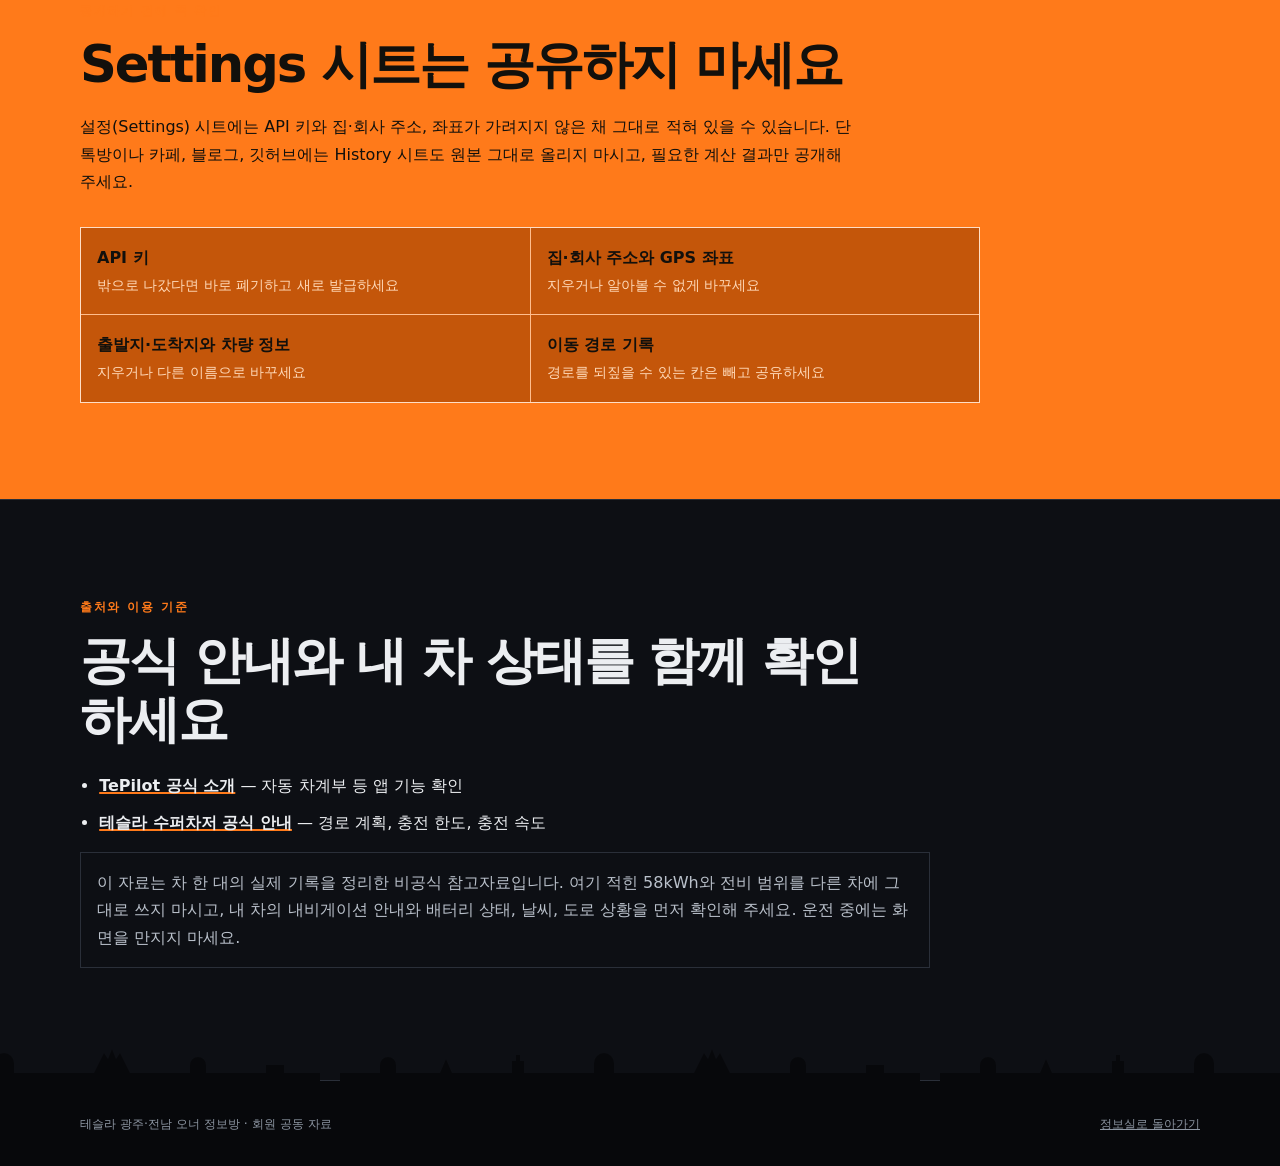
==== commit 44b758b0: "할로윈 모드 테마, 네이버 맛집 지도 6개(470곳), 11월 소식 반영 - 맨 위 할로윈 장면 영상(출처 표기), 어두운 차량 화면 테마와 호박 단추 켜기·끄기 - 맛집: 단톡방" ====
--- a/drivelog.html
+++ b/drivelog.html
@@ -8,7 +8,9 @@
   <meta name="description" content="TePilot 주행기록과 구글 시트로 테슬라 장거리 경로를 짜는 방법 안내">
   <title>주행기록으로 장거리 경로 짜기 · 테슬라 광주·전남</title>
   <link rel="icon" type="image/svg+xml" href="data:image/svg+xml,%3Csvg xmlns='http://www.w3.org/2000/svg' viewBox='0 0 64 64'%3E%3Crect width='64' height='64' rx='16' fill='%23111'/%3E%3Cpath d='M35 7 17 36h13l-2 21 19-31H34z' fill='%23e82127'/%3E%3C/svg%3E">
-  <link rel="stylesheet" href="styles.css">
+  <link id="theme-css" rel="stylesheet" href="halloween.css?v=1105" data-base="styles.css?v=1105" data-hw="halloween.css?v=1105">
+  <link rel="stylesheet" href="halloween-fx.css?v=1105">
+  <script src="theme.js?v=1105"></script>
 </head>
 <body class="guide-page">
   <a class="skip-link" href="#guide-main">본문으로 바로가기</a>
--- a/halloween.css
+++ b/halloween.css
@@ -0,0 +1,475 @@
+/* 할로윈 테마 — styles 자동 변환본 (26.11.05). 원본을 고치면 darken.py로 다시 만든다 */
+:root { --panel: #1d2129; --card-hw: #171a21; --hw-orange: #ff7a1a; --hw-green: #7dff5a; --hw-purple: #9b6bff; --hw-ghost: #f4f1ea; color-scheme: dark; }
+:root {
+  --ink: #eceef1;
+  --muted: #9aa3ae;
+  --paper: #0d0f14;
+  --white: #171a21;
+  --red: #ff7a1a;
+  --red-dark: #c4560a;
+  --line: #2a2f39;
+  --max: 1120px;
+}
+
+* { box-sizing: border-box; }
+html { scroll-behavior: smooth; }
+body { margin: 0; background: var(--paper); color: var(--ink); font-family: Pretendard, "Noto Sans KR", "Apple SD Gothic Neo", system-ui, sans-serif; font-size: 16px; line-height: 1.7; }
+a { color: inherit; }
+button, a { -webkit-tap-highlight-color: transparent; }
+.skip-link { position: fixed; left: 1rem; top: -5rem; background: var(--panel); color: white; padding: .75rem 1rem; z-index: 100; }
+.skip-link:focus { top: 1rem; }
+
+.site-header { position: sticky; top: 0; z-index: 50; height: 70px; display: flex; align-items: center; justify-content: space-between; padding: 0 max(1.25rem, calc((100vw - var(--max))/2)); background: rgba(10,12,16,.86); border-bottom: 1px solid rgba(18,18,18,.12); backdrop-filter: blur(14px); }
+.brand { display: inline-flex; align-items: center; gap: .7rem; font-weight: 800; letter-spacing: .08em; text-decoration: none; font-size: .85rem; }
+nav { display: flex; gap: 1.6rem; }
+nav a { text-decoration: none; font-weight: 700; font-size: .88rem; }
+nav a:hover { color: var(--red); }
+
+.hero { min-height: calc(100vh - 70px); max-width: var(--max); margin: 0 auto; padding: clamp(4rem, 10vw, 8rem) 1.25rem 3rem; display: grid; align-content: center; position: relative; overflow: hidden; }
+.hero::after { content: "JEONNAM"; position: absolute; right: -1.5rem; bottom: 1rem; font-size: clamp(4.5rem, 16vw, 12rem); font-weight: 900; letter-spacing: -.08em; color: transparent; -webkit-text-stroke: 1px rgba(255,122,26,.14); z-index: -1; }
+.eyebrow, .kicker { margin: 0 0 .9rem; font-size: .78rem; font-weight: 800; letter-spacing: .14em; text-transform: uppercase; color: var(--red); }
+.eyebrow { display: flex; align-items: center; gap: .55rem; }
+.eyebrow span { width: 28px; height: 3px; background: var(--red); }
+h1 { max-width: 900px; margin: 0; font-size: clamp(2.75rem, 8vw, 6.8rem); line-height: 1.03; letter-spacing: -.065em; }
+h1 em { color: var(--red); font-style: normal; }
+.hero-cafe { width: 100%; max-width: 820px; min-width: 0; display: grid; grid-template-columns: 1fr auto; align-items: center; gap: 1.5rem; margin-top: 2rem; padding: 1.3rem 1.4rem; color: white; background: var(--panel); border-left: 6px solid var(--red); }
+.hero-cafe-copy { min-width: 0; display: flex; flex-direction: column; }
+.hero-cafe-copy > span { color: #ffa45c; font-size: .78rem; font-weight: 900; letter-spacing: .08em; }
+.hero-cafe-copy strong { margin-top: .15rem; font-size: 1.35rem; }
+.hero-cafe-copy p { max-width: 620px; margin: .4rem 0 0; color: #d5d5d5; font-size: .94rem; line-height: 1.65; overflow-wrap: break-word; }
+.cafe-actions { display: grid; gap: .65rem; }
+.join-contact { display: flex; align-items: center; justify-content: space-between; gap: 1rem; padding: .45rem .2rem; color: white; text-decoration: none; }
+.join-contact span { color: #8d96a2; font-size: .78rem; }
+.join-contact strong { font-size: .95rem; }
+.join-contact:hover strong, .join-contact:focus-visible strong { color: #ff9a4a; }
+.hero-actions { display: flex; gap: .75rem; margin-top: 2rem; }
+.button { min-height: 52px; display: inline-flex; align-items: center; justify-content: center; padding: .8rem 1.25rem; border: 1px solid #3a404c; font: inherit; font-weight: 800; text-decoration: none; cursor: pointer; }
+.button.primary { color: white; background: var(--panel); }
+.button.cafe { color: white; background: var(--red); border-color: var(--red); }
+.button.secondary { background: transparent; }
+.button:hover, .button:focus-visible { transform: translateY(-2px); box-shadow: 4px 4px 0 var(--red); outline: none; }
+.meta-strip { margin-top: clamp(3rem, 8vw, 6rem); display: grid; grid-template-columns: repeat(3, 1fr); border-top: 1px solid #3a404c; max-width: 620px; }
+.meta-strip div { display: flex; flex-direction: column; padding: 1rem 1rem 0 0; }
+.meta-strip strong { font-size: 1.35rem; }
+.meta-strip span { color: var(--muted); font-size: .82rem; }
+
+.section { padding: clamp(4.5rem, 9vw, 8rem) max(1.25rem, calc((100vw - var(--max))/2)); }
+.section-heading { display: flex; align-items: flex-start; gap: 1.2rem; margin-bottom: 2.5rem; }
+.section-number { font: 700 1rem/1 Georgia, serif; color: var(--red); border-top: 2px solid var(--red); padding-top: .45rem; }
+.section-heading h2, .final-note h2 { margin: 0; font-size: clamp(2.2rem, 5vw, 4.2rem); line-height: 1.08; letter-spacing: -.045em; }
+.section-heading .kicker { margin-bottom: .6rem; }
+.section-lead { max-width: 740px; margin: -1rem 0 2.5rem 3.3rem; color: var(--muted); }
+.info-section { background: var(--card-hw); }
+.info-jump-grid { display: grid; grid-template-columns: repeat(4, 1fr); border-top: 1px solid #3a404c; border-left: 1px solid #3a404c; }
+.info-jump-grid a { min-height: 170px; display: flex; flex-direction: column; padding: 1.15rem; border-right: 1px solid #3a404c; border-bottom: 1px solid #3a404c; text-decoration: none; background: var(--card-hw); transition: background .18s ease, color .18s ease; }
+.info-jump-grid a:hover, .info-jump-grid a:focus-visible { color: white; background: var(--red); outline: none; }
+.info-jump-grid span { font: 700 .78rem Georgia, serif; color: var(--red); }
+.info-jump-grid a:hover span, .info-jump-grid a:focus-visible span { color: white; }
+.info-jump-grid strong { margin-top: auto; font-size: 1.15rem; }
+.info-jump-grid small { color: var(--muted); font-size: .78rem; }
+.info-jump-grid a:hover small, .info-jump-grid a:focus-visible small { color: rgba(255,255,255,.8); }
+.info-directory { margin-top: 4rem; border-top: 3px solid #3a404c; }
+.info-detail { scroll-margin-top: 80px; display: grid; grid-template-columns: 72px 1fr; gap: 1rem; padding: 2.4rem 0; border-bottom: 1px solid var(--line); }
+.info-detail > div:last-child { max-width: 760px; }
+.info-index { color: var(--red); font: 700 .9rem Georgia, serif; }
+.info-label { margin: 0 0 .2rem; color: var(--red); font-size: .75rem; font-weight: 900; letter-spacing: .09em; }
+.info-detail h3 { margin: 0 0 .8rem; font-size: clamp(1.55rem, 3vw, 2.4rem); letter-spacing: -.035em; }
+.info-detail p { color: #b9c0ca; }
+.info-subhead { margin: 1.8rem 0 .5rem; padding-top: 1.2rem; border-top: 1px solid var(--line); font-size: 1.2rem; letter-spacing: -.02em; }
+.info-detail .address b { margin-right: .4rem; color: var(--ink); }
+.contact-list, .link-stack { display: grid; grid-template-columns: repeat(2, minmax(0, 1fr)); gap: .7rem; margin: 1rem 0; }
+.contact-list a, .link-stack a { display: flex; flex-direction: column; padding: 1rem; border: 1px solid var(--line); text-decoration: none; }
+.contact-list a:hover, .link-stack a:hover { border-color: var(--red); }
+.contact-list span, .link-stack span { color: var(--muted); font-size: .78rem; }
+.contact-list strong { font-size: 1.15rem; }
+.link-stack a { flex-direction: row; justify-content: space-between; align-items: center; }
+.link-stack b { color: var(--red); font-size: .78rem; }
+.out-link { display: inline-flex; gap: .7rem; align-items: center; padding-bottom: .25rem; border-bottom: 2px solid var(--red); text-decoration: none; font-weight: 900; }
+.out-link span { color: var(--red); }
+.plain-list { list-style: none; margin: 1rem 0 0; padding: 0; border-top: 1px solid var(--line); }
+.plain-list li { display: grid; grid-template-columns: 140px 1fr; gap: 1rem; padding: .9rem 0; border-bottom: 1px solid var(--line); }
+.plain-list span { color: #b9c0ca; }
+.address { font-size: 1.05rem; }
+.featured-detail { background: linear-gradient(90deg, rgba(255,122,26,.08), transparent 72%); }
+.data-chips { display: flex; flex-wrap: wrap; gap: .6rem; margin: 1.15rem 0; }
+.data-chips span { display: inline-flex; align-items: baseline; gap: .35rem; padding: .55rem .75rem; border: 1px solid #3a404c; background: var(--card-hw); font-size: .82rem; }
+.data-chips b { color: var(--red); font-size: 1rem; }
+.rule-grid { display: grid; grid-template-columns: repeat(3, 1fr); border-top: 1px solid #3a404c; border-left: 1px solid #3a404c; }
+.rule-card { min-height: 250px; padding: 1.5rem; border-right: 1px solid #3a404c; border-bottom: 1px solid #3a404c; background: rgba(255,255,255,.02); }
+.rule-card > span { font: 700 .9rem Georgia, serif; color: var(--red); }
+.rule-card h3 { margin: 3rem 0 .6rem; font-size: 1.35rem; letter-spacing: -.02em; }
+.rule-card p { margin: 0; color: #b9c0ca; }
+.recent-issue { margin-top: 1.5rem; padding: 1.4rem; border: 2px solid var(--red); background: var(--card-hw); }
+.recent-issue span { display: inline-block; margin-bottom: .4rem; color: var(--red); font-size: .75rem; font-weight: 900; letter-spacing: .08em; }
+.recent-issue p { margin: 0; }
+.profile-note { margin-top: 1.5rem; display: grid; grid-template-columns: auto 1fr auto; align-items: center; gap: 1rem; background: var(--panel); color: white; padding: 1.2rem 1.4rem; }
+.profile-note p { margin: 0; }
+.profile-note code { white-space: nowrap; color: #ffc79a; font-size: .85rem; }
+.note-label { background: var(--red); padding: .25rem .55rem; font-size: .75rem; font-weight: 800; }
+
+.full-rules { background: var(--panel); color: #f2f3f5; }
+.inverse .section-number, .inverse .kicker { color: #ff8a33; }
+.inverse .section-number { border-color: #ff8a33; }
+.accordion { border-top: 1px solid #444; }
+details { border-bottom: 1px solid #444; }
+summary { min-height: 82px; display: flex; align-items: center; gap: 1.2rem; list-style: none; cursor: pointer; font-size: clamp(1.1rem, 2vw, 1.35rem); font-weight: 800; }
+summary::-webkit-details-marker { display: none; }
+summary span { color: #ff8a33; font: 700 .92rem Georgia, serif; }
+summary::after { content: "+"; margin-left: auto; font-size: 1.7rem; font-weight: 300; color: #8d96a2; }
+details[open] summary::after { content: "−"; }
+.detail-body { padding: 0 3.6rem 1.8rem; max-width: 850px; color: #c7c7c7; }
+.detail-body p { margin: 0; }
+.detail-body strong { color: white; }
+
+.process-list { list-style: none; margin: 0; padding: 0; display: grid; grid-template-columns: repeat(3, 1fr); gap: 1px; background: var(--panel); border: 1px solid #3a404c; }
+.process-list li { background: var(--paper); padding: 1.8rem; }
+.process-list span { color: var(--red); font: 700 .85rem Georgia, serif; }
+.process-list h3 { margin: 2.5rem 0 .5rem; font-size: 1.35rem; }
+.process-list p { margin: 0; color: var(--muted); }
+.exception { margin: 1.3rem 0 0; border-left: 4px solid var(--red); padding: .8rem 1rem; background: var(--card-hw); }
+
+.final-note { display: grid; grid-template-columns: 1.5fr .7fr; align-items: end; gap: 3rem; background: var(--red); color: white; }
+.final-note .kicker { color: white; opacity: .8; }
+.final-note p:last-child { margin: 0; border-top: 1px solid rgba(255,255,255,.6); padding-top: 1rem; }
+footer { padding: 2rem max(1.25rem, calc((100vw - var(--max))/2)); display: flex; justify-content: space-between; background: var(--panel); color: #8d96a2; font-size: .78rem; }
+footer p { margin: 0; }
+.mobile-nav { display: none; }
+.toast { position: fixed; left: 50%; bottom: 2rem; transform: translate(-50%, 140%); background: var(--card-hw); color: var(--ink); border: 1px solid #3a404c; box-shadow: 4px 4px 0 var(--red); padding: .8rem 1rem; font-weight: 800; z-index: 100; transition: transform .25s ease; }
+.toast.show { transform: translate(-50%, 0); }
+
+/* 주행기록 안내 */
+.guide-page { background: var(--white); }
+.guide-page .site-header { background: rgba(10,12,16,.9); }
+.guide-main { overflow: hidden; }
+.guide-hero { padding: clamp(4rem, 9vw, 7rem) max(1.25rem, calc((100vw - var(--max))/2)); background: var(--panel); color: white; }
+.guide-back { display: inline-flex; margin-bottom: 2.5rem; color: #ddd; text-decoration: none; font-weight: 800; }
+.guide-back:hover { color: #ff9a4a; }
+.guide-hero h1 { max-width: 980px; }
+.guide-hero p { max-width: 760px; margin: 1.5rem 0 0; color: #cfcfcf; font-size: 1.05rem; }
+.guide-start { display: inline-flex; margin-top: 1.5rem; padding-bottom: .2rem; color: white; border-bottom: 2px solid #ff8a33; text-decoration: none; font-weight: 900; }
+.guide-start:hover, .guide-start:focus-visible { color: #ffa45c; outline: none; }
+.guide-metrics { max-width: 800px; display: grid; grid-template-columns: repeat(3, 1fr); margin-top: 2.5rem; border: 1px solid #4a4a4a; }
+.guide-metrics div { padding: 1.1rem; border-right: 1px solid #4a4a4a; }
+.guide-metrics div:last-child { border-right: 0; }
+.guide-metrics strong { display: block; color: #ff8a33; font-size: 1.45rem; }
+.guide-metrics span { color: #bbb; font-size: .82rem; }
+.guide-section { padding: clamp(3.5rem, 8vw, 6rem) max(1.25rem, calc((100vw - var(--max))/2)); border-bottom: 1px solid var(--line); }
+.guide-section h2 { max-width: 820px; margin: 0 0 1.2rem; font-size: clamp(2rem, 4vw, 3.5rem); line-height: 1.15; letter-spacing: -.04em; }
+.guide-lead { max-width: 780px; color: #b9c0ca; }
+.guide-flow { display: grid; grid-template-columns: repeat(4, 1fr); gap: 1px; margin-top: 2rem; background: var(--panel); border: 1px solid #3a404c; }
+.guide-step { min-height: 230px; padding: 1.25rem; background: var(--card-hw); }
+.guide-step > span { color: var(--red); font: 700 .85rem Georgia, serif; }
+.guide-step h3 { margin: 2.2rem 0 .5rem; font-size: 1.2rem; }
+.guide-step p { margin: 0; color: var(--muted); font-size: .9rem; }
+.formula-box { max-width: 850px; margin: 2rem 0; padding: 1.4rem; color: white; background: var(--panel); border-left: 6px solid var(--red); }
+.formula-box code { display: block; color: white; font: 800 clamp(.95rem, 2vw, 1.2rem)/1.7 ui-monospace, SFMono-Regular, Menlo, monospace; white-space: normal; }
+.formula-box p { margin: .7rem 0 0; color: #bbb; }
+.guide-table-wrap { overflow-x: auto; margin-top: 1.5rem; }
+.guide-table { width: 100%; min-width: 620px; border-collapse: collapse; }
+.guide-table th, .guide-table td { padding: .85rem 1rem; border: 1px solid var(--line); text-align: left; }
+.guide-table th { color: white; background: var(--panel); font-size: .82rem; }
+.guide-table td { color: #b9c0ca; }
+.guide-table strong { color: var(--red); }
+.check-list { max-width: 850px; list-style: none; margin: 1.5rem 0 0; padding: 0; counter-reset: guide; }
+.check-list li { counter-increment: guide; display: grid; grid-template-columns: 42px 1fr; gap: .9rem; padding: 1rem 0; border-bottom: 1px solid var(--line); }
+.check-list li::before { content: counter(guide, decimal-leading-zero); color: var(--red); font: 700 .9rem Georgia, serif; }
+.check-list strong { display: block; }
+.check-list span { color: #b9c0ca; }
+.privacy-callout { color: white; background: var(--red); }
+.privacy-callout h2 { color: white; }
+.privacy-callout .guide-lead { color: white; }
+.privacy-grid { display: grid; grid-template-columns: repeat(2, 1fr); gap: 1px; max-width: 900px; margin-top: 2rem; background: rgba(255,255,255,.5); border: 1px solid rgba(255,255,255,.5); }
+.privacy-grid div { padding: 1rem; background: var(--red-dark); }
+.privacy-grid strong { display: block; }
+.privacy-grid span { color: #ffd9b8; font-size: .88rem; }
+.source-list { max-width: 850px; margin: 1.5rem 0 0; padding-left: 1.2rem; }
+.source-list li { margin: .65rem 0; }
+.source-list a { font-weight: 800; text-decoration-color: var(--red); text-decoration-thickness: 2px; }
+.guide-disclaimer { max-width: 850px; padding: 1rem; border: 1px solid var(--line); background: var(--paper); color: #b9c0ca; }
+.prompt-workbench { background: var(--paper); scroll-margin-top: 70px; }
+.member-steps { list-style: none; display: grid; grid-template-columns: repeat(3, 1fr); gap: 1px; margin: 2rem 0 0; padding: 0; background: var(--panel); border: 1px solid #3a404c; }
+.member-steps li { display: grid; grid-template-columns: 42px 1fr; gap: .8rem; min-height: 190px; padding: 1.25rem; background: var(--card-hw); }
+.member-steps li > span { color: var(--red); font: 700 .85rem Georgia, serif; }
+.member-steps strong { display: block; font-size: 1.1rem; }
+.member-steps p { margin: .5rem 0 0; color: var(--muted); font-size: .9rem; }
+.data-warning { max-width: 900px; margin: 1.25rem 0; padding: 1rem 1.2rem; color: white; background: var(--red); }
+.data-warning strong { display: block; }
+.data-warning p { margin: .25rem 0 0; color: #ffe6cf; }
+.input-example { max-width: 900px; margin: 1.25rem 0; border: 1px solid #3a404c; background: var(--card-hw); }
+.input-example summary { min-height: 60px; padding: 0 1rem; font-size: 1rem; }
+.input-example summary::after { color: var(--red); }
+.input-example > p { margin: 0; padding: .9rem 1rem 1rem; color: var(--muted); font-size: .88rem; }
+.example-scroll { overflow-x: auto; }
+.example-scroll table { width: 100%; min-width: 780px; border-collapse: collapse; }
+.example-scroll th, .example-scroll td { padding: .75rem; border-top: 1px solid var(--line); border-right: 1px solid var(--line); text-align: left; white-space: nowrap; }
+.example-scroll th { color: #b9c0ca; background: var(--card-hw); font-size: .78rem; }
+.prompt-card { max-width: 900px; margin-top: 1.25rem; padding: 1.25rem; color: white; background: var(--panel); border-left: 6px solid var(--red); }
+.prompt-heading { display: flex; align-items: center; justify-content: space-between; gap: 1rem; }
+.prompt-heading span { color: #ffa45c; font-size: .75rem; font-weight: 900; letter-spacing: .08em; }
+.prompt-heading h3 { margin: .15rem 0 0; font-size: 1.25rem; }
+.prompt-copy { flex: 0 0 auto; color: white; background: var(--red); border-color: var(--red); }
+.prompt-card pre { max-height: 260px; overflow: auto; margin: 1.1rem 0 0; padding: 1rem; color: #ddd; background: #222; border: 1px solid #444; white-space: pre-wrap; overflow-wrap: anywhere; font: .86rem/1.7 ui-monospace, SFMono-Regular, Menlo, monospace; }
+.ai-actions { max-width: 900px; display: flex; align-items: center; justify-content: space-between; gap: 1rem; margin-top: 1rem; }
+.ai-actions p { margin: 0; color: var(--muted); font-size: .9rem; }
+.ai-actions > div { display: flex; gap: .6rem; }
+.copy-status { min-height: 1.7em; max-width: 900px; margin: .6rem 0 0; color: var(--red-dark); font-weight: 800; }
+
+@media (max-width: 820px) {
+  body { padding-bottom: 62px; }
+  .site-header { height: 58px; }
+  .site-header nav { display: none; }
+  .hero { min-height: auto; padding-top: 5rem; }
+  .hero::after { bottom: 5rem; }
+  .rule-grid { grid-template-columns: repeat(2, 1fr); }
+  .info-jump-grid { grid-template-columns: repeat(2, 1fr); }
+  .profile-note { grid-template-columns: 1fr; align-items: start; }
+  .profile-note code { white-space: normal; }
+  .process-list { grid-template-columns: 1fr; }
+  .guide-flow { grid-template-columns: repeat(2, 1fr); }
+  .member-steps { grid-template-columns: 1fr; }
+  .member-steps li { min-height: 0; }
+  .ai-actions { align-items: stretch; flex-direction: column; }
+  .final-note { grid-template-columns: 1fr; align-items: start; }
+  .mobile-nav { position: fixed; bottom: 0; left: 0; right: 0; z-index: 60; height: 62px; display: grid; grid-template-columns: repeat(5, 1fr); background: rgba(8,9,12,.96); border-top: 1px solid #333; backdrop-filter: blur(14px); }
+  .mobile-nav a, .mobile-nav button { display: grid; place-items: center; border: 0; background: transparent; color: white; text-decoration: none; font: 800 .78rem/1 inherit; }
+  .mobile-nav button { color: #ff9a4a; }
+  footer { margin-bottom: 0; }
+}
+
+@media (max-width: 560px) {
+  .hero-actions { flex-direction: column; align-items: stretch; }
+  .hero-cafe { grid-template-columns: 1fr; gap: 1rem; padding: 1.15rem; }
+  .hero-cafe .button { width: 100%; }
+  .cafe-actions { width: 100%; }
+  .join-contact { min-height: 46px; padding: .4rem .2rem; }
+  .hero-cafe-copy p { font-size: 1rem; }
+  .meta-strip { grid-template-columns: repeat(3, minmax(0, 1fr)); }
+  .meta-strip strong { font-size: 1.05rem; }
+  .rule-grid { grid-template-columns: 1fr; }
+  .section-lead { margin-left: 0; }
+  .info-jump-grid a { min-height: 140px; }
+  .info-detail { grid-template-columns: 38px 1fr; }
+  .contact-list, .link-stack { grid-template-columns: 1fr; }
+  .plain-list li { grid-template-columns: 1fr; gap: .2rem; }
+  .guide-metrics div { padding: .8rem .7rem; }
+  .guide-metrics strong { font-size: 1.25rem; }
+  .guide-metrics span { font-size: .75rem; }
+  .guide-flow, .privacy-grid { grid-template-columns: 1fr; }
+  .guide-step { min-height: 180px; }
+  .prompt-heading { align-items: stretch; flex-direction: column; }
+  .prompt-copy { width: 100%; }
+  .ai-actions > div { display: grid; grid-template-columns: 1fr; }
+  .rule-card { min-height: 210px; }
+  .section-heading { gap: .8rem; }
+  .detail-body { padding-left: 2.1rem; }
+  footer { flex-direction: column; gap: .4rem; }
+}
+
+@media (prefers-reduced-motion: reduce) {
+  html { scroll-behavior: auto; }
+  *, *::before, *::after { transition: none !important; }
+}
+
+.source-list small { color: #8d96a2; font-weight: 400; }
+.source-list li { line-height: 1.65; }
+
+.hero-shared { width: 100%; max-width: 820px; min-width: 0; display: grid; grid-template-columns: 1fr auto; align-items: center; gap: 1.5rem; margin-top: 1rem; padding: 1.3rem 1.4rem; background: var(--card-hw); border: 1px solid var(--line); border-left: 6px solid #3a404c; }
+.hero-shared-copy { min-width: 0; display: flex; flex-direction: column; }
+.hero-shared-copy > span { color: var(--red); font-size: .78rem; font-weight: 900; letter-spacing: .08em; }
+.hero-shared-copy strong { margin-top: .15rem; font-size: 1.35rem; }
+.hero-shared-copy p { max-width: 620px; margin: .4rem 0 0; color: #b9c0ca; font-size: .94rem; line-height: 1.65; overflow-wrap: break-word; }
+@media (max-width: 560px) {
+  .hero-shared { grid-template-columns: 1fr; gap: 1rem; padding: 1.15rem; }
+  .hero-shared .button { width: 100%; }
+}
+
+/* 회원 가게 */
+.shop-tools { display: grid; gap: .9rem; margin: 1.5rem 0 1rem; }
+.shop-tools input { width: 100%; max-width: 520px; min-height: 48px; padding: .7rem .9rem; border: 1px solid #3a404c; background: var(--card-hw); font: inherit; }
+.shop-filters { display: flex; flex-wrap: wrap; gap: .45rem; }
+.shop-filters button { min-height: 40px; padding: .4rem .8rem; border: 1px solid #3a404c; background: var(--card-hw); font: inherit; font-size: .88rem; font-weight: 800; cursor: pointer; }
+.shop-filters button[aria-pressed="true"] { color: white; background: var(--panel); }
+.shop-status { color: #b9c0ca; font-size: .9rem; }
+.shop-grid { display: grid; grid-template-columns: repeat(auto-fill, minmax(260px, 1fr)); gap: 1px; background: var(--panel); border: 1px solid #3a404c; }
+.shop-grid:empty { display: none; }
+.shop-card { display: flex; flex-direction: column; gap: .35rem; padding: 1.2rem; background: var(--card-hw); }
+.shop-photos { display: grid; grid-auto-flow: column; grid-auto-columns: 1fr; gap: 2px; margin: -1.2rem -1.2rem .6rem; background: var(--card-hw); }
+.shop-photos a { display: block; aspect-ratio: 4 / 3; overflow: hidden; }
+.shop-photos img { width: 100%; height: 100%; object-fit: cover; display: block; }
+.shop-say { margin-top: .3rem !important; padding: .5rem .65rem; background: var(--card-hw); border-left: 3px solid #3a404c; font-size: .9rem; }
+.shop-say b { display: block; margin-bottom: .1rem; font-size: .78rem; color: #b9c0ca; }
+.shop-card h3 { margin: 0; font-size: 1.15rem; }
+.shop-card p { margin: 0; }
+.shop-meta { color: #b9c0ca; font-size: .8rem; }
+.shop-meta span { margin-right: .5rem; color: var(--red); font-weight: 900; }
+.shop-benefit { margin-top: .3rem !important; padding: .5rem .65rem; background: #2a1a0e; border-left: 3px solid var(--red); font-size: .9rem; }
+.shop-benefit b { margin-right: .45rem; color: var(--red); }
+.shop-actions { display: flex; flex-wrap: wrap; gap: .4rem .9rem; margin-top: auto; padding-top: .6rem; }
+.shop-actions a { font-size: .88rem; font-weight: 800; text-decoration-color: var(--red); text-decoration-thickness: 2px; }
+.shop-nick { color: #b9c0ca; font-size: .85rem; }
+.shop-ask { max-width: 720px; margin: 0 0 1rem; padding: .7rem .85rem; background: var(--card-hw); border-left: 3px solid var(--red); font-size: .92rem; }
+.shop-ask > b:first-child { display: block; margin-bottom: .15rem; color: var(--red); }
+.shop-nick b { color: var(--ink); }
+.shop-steps { padding-left: 1.2rem; }
+.shop-steps li { margin: .3rem 0; }
+.button.is-disabled { opacity: .5; pointer-events: none; }
+
+/* ===== 오너가 만든 서비스 (26.10.10) ===== */
+.svc-section { padding-top: clamp(2.5rem, 6vw, 4.5rem); padding-bottom: clamp(2.5rem, 6vw, 4.5rem); padding-right: 0; background: #07080b; color: #fff; }
+.svc-head { padding-right: max(1.25rem, calc((100vw - var(--max))/2)); }
+.svc-head .kicker { color: #ff8a33; }
+.svc-head h2 { margin: 0; font-size: clamp(1.9rem, 4.5vw, 3.2rem); letter-spacing: -.04em; line-height: 1.1; }
+.svc-head p:last-child { margin: .4rem 0 0; color: #9a9a9a; font-size: .92rem; }
+.svc-rail { display: flex; gap: 14px; margin-top: 1.4rem; padding: 4px max(1.25rem, calc((100vw - var(--max))/2)) 12px 0; overflow-x: auto; scroll-snap-type: x mandatory; scrollbar-width: none; -webkit-overflow-scrolling: touch; }
+.svc-rail::-webkit-scrollbar { display: none; }
+.svc { flex: none; width: min(78vw, 300px); display: flex; flex-direction: column; padding: 20px 18px 18px; border-radius: 22px; scroll-snap-align: start; position: relative; overflow: hidden; }
+.svc::after { content: ""; position: absolute; right: -40px; top: -40px; width: 140px; height: 140px; border-radius: 50%; background: rgba(255,255,255,.08); }
+.svc-a { background: linear-gradient(150deg, #ff7a1a, #7a2e00); }
+.svc-b { background: linear-gradient(150deg, #5b2fc0, #1c0d3d); }
+.svc-c { background: linear-gradient(150deg, #1f8a3c, #0a2612); }
+.svc-d { background: linear-gradient(150deg, #3a3a3a, #1a1a1a); border: 1px solid #444; }
+.svc-add { background: transparent; border: 1.5px dashed #555; }
+.svc-add::after { display: none; }
+.svc-type { align-self: flex-start; margin: 0 0 14px; padding: 3px 10px; border-radius: 999px; background: rgba(255,255,255,.18); font-size: .72rem; font-weight: 800; letter-spacing: .04em; }
+.svc h3 { margin: 0 0 6px; font-size: 1.35rem; line-height: 1.25; letter-spacing: -.02em; }
+.svc-what { margin: 0 0 12px; color: rgba(255,255,255,.86); font-size: .93rem; line-height: 1.55; }
+.svc-chips { display: flex; flex-wrap: wrap; gap: 6px; margin-bottom: 12px; }
+.svc-chips span { padding: 4px 9px; border-radius: 8px; background: rgba(0,0,0,.25); font-size: .76rem; font-weight: 700; }
+.svc-warn { margin: 0 0 10px; padding: 8px 10px; border-radius: 10px; background: rgba(0,0,0,.28); font-size: .78rem; line-height: 1.45; color: #ffe0a3; }
+.svc-who { margin: auto 0 14px; color: rgba(255,255,255,.7); font-size: .8rem; }
+.svc-add .svc-who { margin-bottom: 0; }
+.svc-go { display: flex; align-items: center; justify-content: center; min-height: 48px; border-radius: 14px; background: var(--card-hw); color: #b9c0ca; font-weight: 900; text-decoration: none; position: relative; z-index: 1; }
+.svc-go:active { transform: scale(.98); }
+
+/* ===== 정보실: 아이콘 타일 + 펼치는 카드 (26.10.10) ===== */
+.info-tiles { display: grid; grid-template-columns: repeat(auto-fill, minmax(150px, 1fr)); gap: 10px; }
+.info-tiles a { display: flex; flex-direction: column; gap: 2px; min-height: 120px; padding: 14px; border-radius: 18px; background: var(--paper); text-decoration: none; transition: background .15s, transform .15s; }
+.info-tiles a:active { transform: scale(.97); }
+.info-tiles a:hover, .info-tiles a:focus-visible { background: var(--card-hw); outline: none; }
+.info-tiles i { display: grid; place-items: center; width: 42px; height: 42px; margin-bottom: auto; border-radius: 12px; background: var(--card-hw); color: var(--red); }
+.info-tiles strong { margin-top: 12px; font-size: 1rem; line-height: 1.3; }
+.info-tiles small { color: var(--muted); font-size: .76rem; line-height: 1.35; }
+.info-tiles svg, .info-card summary svg { width: 22px; height: 22px; fill: none; stroke: currentColor; stroke-width: 2; stroke-linecap: round; stroke-linejoin: round; }
+#apps, #info { scroll-margin-top: 70px; }
+.info-cards { display: grid; gap: 10px; margin-top: 2rem; }
+.info-card { scroll-margin-top: 84px; border: 1px solid var(--line); border-radius: 18px; background: var(--card-hw); overflow: hidden; }
+.info-card[open] { border-color: #3a404c; box-shadow: 0 6px 24px rgba(0,0,0,.07); }
+.info-card summary { min-height: 72px; display: flex; align-items: center; gap: 12px; padding: 14px 16px; cursor: pointer; list-style: none; font-size: 1rem; font-weight: 400; }
+.info-card summary::-webkit-details-marker { display: none; }
+.info-card summary::after, .info-card[open] summary::after { content: ""; flex: none; width: 10px; height: 10px; margin-left: auto; border-right: 2px solid #999; border-bottom: 2px solid #999; transform: rotate(45deg) translate(-2px, -2px); transition: transform .2s; }
+.info-card[open] summary::after { transform: rotate(-135deg) translate(-2px, -2px); border-color: var(--red); }
+.info-card summary i { display: grid; place-items: center; flex: none; width: 44px; height: 44px; border-radius: 12px; background: var(--paper); color: var(--red); }
+.info-card[open] summary i { background: var(--red); color: #fff; }
+.info-card summary span { display: flex; flex-direction: column; min-width: 0; color: var(--ink); font: inherit; }
+.info-card summary small { color: var(--red); font-size: .72rem; font-weight: 800; letter-spacing: .04em; }
+.info-card summary b { color: var(--ink); font-weight: 800; font-size: 1.08rem; line-height: 1.35; letter-spacing: -.02em; }
+.info-card-body { padding: 4px 18px 20px 72px; }
+.info-card-body > p { color: #b9c0ca; }
+.info-card-body .note-small { margin-top: 1rem; color: var(--muted); font-size: .82rem; }
+@media (max-width: 560px) {
+  .info-tiles { grid-template-columns: repeat(3, 1fr); gap: 8px; }
+  .info-tiles a { min-height: 104px; padding: 11px 10px; border-radius: 16px; }
+  .info-tiles i { width: 36px; height: 36px; border-radius: 10px; }
+  .info-tiles strong { margin-top: 10px; font-size: .88rem; }
+  .info-tiles small { display: none; }
+  .info-card-body { padding: 0 16px 18px; }
+  .svc-section { padding-left: 1.25rem; }
+}
+.svc-e { background: linear-gradient(150deg, #7a4b00, #3d2600); }
+.info-subhead .by { display: block; margin-top: .2rem; color: var(--red); font-size: .78rem; font-weight: 800; letter-spacing: 0; }
+.info-card-body .info-subhead:first-of-type { margin-top: 1.2rem; }
+
+/* ===== 첫 화면 바로가기 (26.10.10) ===== */
+.hero2 { min-height: 0; display: block; padding: clamp(2.4rem, 6vw, 4.5rem) 1.25rem clamp(2.4rem, 6vw, 4rem); }
+.hero2::after { bottom: auto; top: 1.2rem; font-size: clamp(3.5rem, 13vw, 9rem); }
+.hero2-eyebrow { margin: 0 0 .6rem; color: var(--red); font-size: .78rem; font-weight: 900; letter-spacing: .06em; }
+.hero2-title { font-size: clamp(2.3rem, 8.5vw, 4.6rem); line-height: 1.08; }
+.hero2-lead { max-width: 560px; margin: .9rem 0 0; color: #b9c0ca; font-size: 1rem; }
+.hero2-list { display: block; max-width: 640px; margin-top: 1.6rem; border-radius: 20px; background: var(--card-hw); box-shadow: 0 1px 2px rgba(0,0,0,.06), 0 8px 28px rgba(0,0,0,.06); overflow: hidden; }
+.h2row { display: flex; align-items: center; gap: 14px; min-height: 76px; padding: 12px 16px; text-decoration: none; color: var(--ink); }
+.h2row + .h2row { border-top: 1px solid var(--line); }
+.h2row:hover, .h2row:focus-visible { background: var(--card-hw); outline: none; }
+.h2row:active { background: var(--card-hw); }
+.h2i { display: grid; place-items: center; flex: none; width: 46px; height: 46px; border-radius: 14px; }
+.h2i svg { width: 22px; height: 22px; fill: none; stroke: currentColor; stroke-width: 2; stroke-linecap: round; stroke-linejoin: round; }
+.h2i-red { background: var(--red); color: #fff; }
+.h2i-dark { background: var(--panel); color: #fff; }
+.h2i-paper { background: var(--paper); color: var(--red); }
+.h2i-green { background: #03c75a; color: #fff; }
+.h2i-line { background: var(--card-hw); color: var(--ink); border: 1.5px solid #3a404c; }
+.h2t { flex: 1; min-width: 0; display: flex; flex-direction: column; }
+.h2t b { font-size: 1.05rem; line-height: 1.3; letter-spacing: -.01em; }
+.h2t small { color: var(--muted); font-size: .8rem; font-weight: 500; line-height: 1.4; }
+.h2badge { flex: none; min-width: 34px; padding: 4px 9px; border-radius: 999px; background: var(--red); color: #fff; font-style: normal; font-weight: 900; font-size: .78rem; text-align: center; }
+.h2badge-ghost { background: var(--paper); color: var(--ink); }
+.h2go { flex: none; color: #8d96a2; font-style: normal; font-weight: 800; }
+.hero2-actions { display: flex; flex-wrap: wrap; gap: 8px; max-width: 640px; margin-top: 12px; }
+.h2btn { flex: 1 1 200px; display: inline-flex; align-items: center; justify-content: center; gap: 8px; min-height: 48px; padding: 0 14px; border: 1px solid var(--line); border-radius: 14px; background: var(--card-hw); color: var(--ink); font: inherit; font-size: .9rem; font-weight: 800; text-decoration: none; cursor: pointer; }
+.h2btn svg { width: 18px; height: 18px; fill: none; stroke: var(--red); stroke-width: 2; stroke-linecap: round; stroke-linejoin: round; }
+.h2btn:active { background: var(--card-hw); }
+@media (max-width: 820px) { .hero2 { padding-top: 2rem; } }
+@media (max-width: 560px) {
+  .hero2-list { margin-left: -4px; margin-right: -4px; }
+  .h2row { gap: 12px; padding: 12px 14px; }
+  .hero2::after { display: none; }
+}
+
+/* 센터 가격표 (26.10.12) */
+.price-table { width: 100%; margin: .6rem 0 .4rem; border-collapse: collapse; font-size: .92rem; }
+.price-table th { padding: .5rem .6rem; background: var(--panel); color: #fff; font-size: .78rem; text-align: left; }
+.price-table th:last-child, .price-table td:last-child { text-align: right; white-space: nowrap; }
+.price-table td { padding: .6rem; border-bottom: 1px solid var(--line); vertical-align: top; color: #b9c0ca; }
+.price-table td:last-child { font-weight: 800; color: var(--ink); }
+.price-table td small { display: block; margin-top: .15rem; color: var(--muted); font-size: .76rem; font-weight: 400; white-space: normal; }
+.price-yn td:last-child, .price-yn th:last-child { text-align: left; white-space: normal; font-weight: 400; color: #7a2e00; }
+.price-yn th:last-child { color: #fff; }
+.price-yn td:nth-child(2) { color: #6fe39a; }
+.price-yn td:first-child { font-weight: 800; white-space: nowrap; }
+
+/* 센터 가격표 상황별 구성 (26.10.12) */
+.pg-lead { font-size: 1rem; color: #b9c0ca !important; }
+.pg-chips { display: flex; gap: 6px; overflow-x: auto; margin: .8rem -2px .6rem; padding: 2px; scrollbar-width: none; }
+.pg-chips::-webkit-scrollbar { display: none; }
+.pg-chips a { flex: none; padding: 8px 13px; border-radius: 999px; background: var(--panel); color: #fff; font-size: .85rem; font-weight: 800; text-decoration: none; }
+.pg-chips a:nth-child(n+2) { background: var(--paper); color: var(--ink); }
+.pg-note { margin: .4rem 0 0; color: var(--muted) !important; font-size: .82rem; }
+.pg-sec { scroll-margin-top: 84px; margin-top: 1.4rem; padding: 18px 16px; border-radius: 16px; background: var(--card-hw); border: 1px solid var(--line); }
+.pg-tag { margin: 0 0 .2rem; color: var(--red) !important; font-size: .74rem; font-weight: 900; letter-spacing: .04em; }
+.pg-sec h4 { margin: 0 0 .5rem; font-size: 1.15rem; line-height: 1.35; letter-spacing: -.02em; }
+.pg-sec > p { margin: 0 0 .6rem; color: #b9c0ca; font-size: .93rem; }
+.pg-list { list-style: none; margin: .4rem 0 0; padding: 0; }
+.pg-item { display: flex; justify-content: space-between; gap: 12px; padding: 12px 0; border-top: 1px solid var(--line); }
+.pg-item:first-child { border-top: 0; }
+.pg-item > div { min-width: 0; }
+.pg-item b { display: block; font-size: 1rem; }
+.pg-item p { margin: .15rem 0 0; color: #b9c0ca !important; font-size: .86rem; line-height: 1.5; }
+.pg-when { display: inline-block; margin-top: .35rem; padding: 3px 8px; border-radius: 8px; background: #2a1a0e; color: var(--red); font-size: .74rem; font-weight: 700; line-height: 1.4; }
+.pg-when::before { content: "이럴 때 · "; font-weight: 900; }
+.pg-item > strong { flex: none; text-align: right; font-size: 1.05rem; white-space: nowrap; }
+.pg-item > strong small { display: block; color: var(--muted); font-size: .7rem; font-weight: 500; }
+.pg-steps { list-style: none; counter-reset: st; margin: .4rem 0 .8rem; padding: 0; }
+.pg-steps li { position: relative; padding: 8px 0 8px 36px; font-size: .9rem; color: #b9c0ca; counter-increment: st; }
+.pg-steps li::before { content: counter(st); position: absolute; left: 0; top: 8px; display: grid; place-items: center; width: 24px; height: 24px; border-radius: 50%; background: var(--red); color: #fff; font-size: .8rem; font-weight: 900; }
+.pg-steps b, .pg-plain b { display: block; color: var(--ink); font-size: .95rem; }
+.pg-plain { list-style: none; margin: 0; padding: 0; }
+.pg-plain li { padding: 10px 0; border-top: 1px solid var(--line); font-size: .88rem; color: #b9c0ca; }
+.pg-plain li:first-child { border-top: 0; }
+.pg-tip { margin: .8rem 0 0 !important; padding: 10px 12px; border-radius: 10px; background: var(--card-hw); border-left: 3px solid var(--red); font-size: .85rem; color: #b9c0ca !important; }
+.pg-time { background: var(--paper); color: #b9c0ca; }
+.pg-time::before { content: "걸리는 시간 · "; }
+.pg-item > strong { max-width: 42%; }
+.pg-item > strong small { white-space: normal; }
+.pg-yn { list-style: none; margin: .4rem 0 0; padding: 0; }
+.pg-yn li { padding: 10px 0; border-top: 1px solid var(--line); font-size: .88rem; }
+.pg-yn li:first-child { border-top: 0; }
+.pg-yn b { display: block; margin-bottom: .2rem; font-size: .95rem; }
+.pg-yn span { display: block; line-height: 1.5; }
+.pg-yn .ok { color: #6fe39a; }
+.pg-yn .no { color: #7a2e00; }
+.pg-easy { margin: .2rem 0 0 !important; padding-left: 10px; border-left: 2px solid #e2e2dc; color: #b9c0ca !important; font-size: .85rem !important; line-height: 1.55; }
+.pg-plain li > b { line-height: 1.45; }
+.pg-yn small { display: block; margin: .05rem 0 .3rem 10px; color: #b9c0ca; font-size: .8rem; }
+.pg-sec .link-stack { margin-top: .9rem; }
+.pg-src { margin: .9rem 0 0 !important; padding-top: .7rem; border-top: 1px dashed #d6d6d0; color: var(--muted) !important; font-size: .78rem !important; line-height: 1.7; }
+.pg-src b { margin-right: .4rem; color: var(--ink); }
+.pg-src a { color: #b9c0ca; text-decoration-color: var(--red); text-underline-offset: 2px; }
--- a/halloween-fx.css
+++ b/halloween-fx.css
@@ -0,0 +1,138 @@
+/* 할로윈 모드 장식 (26.11.05) — 테슬라 2026.38.3 할로윈 모드의 색과 소품을 빌려 왔습니다.
+   주황 실내등, 유령 시트를 쓴 차, 초록으로 빛나는 주변 차, 보라색 주행 경로선, 보름달 묘지 화면.
+   테슬라 로고·차량 그림·화면 캡처는 쓰지 않고 직접 그린 도형만 씁니다. */
+html.hw body {
+  background:
+    radial-gradient(circle at 86% -4%, rgba(255,236,190,.20) 0 70px, rgba(255,190,110,.07) 71px 220px, transparent 221px),
+    radial-gradient(120% 60% at 50% 110%, rgba(155,107,255,.10), transparent 60%),
+    #0d0f14;
+  background-attachment: fixed;
+}
+html.hw ::selection { background: #ff7a1a; color: #0d0f14; }
+html.hw a:focus-visible, html.hw button:focus-visible { outline: 2px solid var(--hw-orange); outline-offset: 2px; }
+
+/* 상단 바: 차량 화면 상태줄처럼 */
+html.hw .site-header, html.hw .bar { border-bottom: 1px solid rgba(255,122,26,.25); box-shadow: 0 1px 18px rgba(255,122,26,.10); }
+.hw-toggle { display: inline-flex; align-items: center; gap: .45rem; min-height: 38px; padding: .3rem .75rem .3rem .45rem; border: 1px solid #3a404c; border-radius: 999px; background: #171a21; color: #eceef1; font: 800 .78rem/1 inherit; cursor: pointer; }
+.hw-toggle .hw-pump { width: 22px; height: 22px; }
+.hw-toggle[aria-pressed="true"] { border-color: var(--hw-orange, #ff7a1a); box-shadow: 0 0 0 3px rgba(255,122,26,.15), 0 0 18px rgba(255,122,26,.25); }
+.hw-toggle[aria-pressed="false"] { background: #fff; color: #121212; border-color: #d8d8d2; }
+.hw-toggle-wrap { display: flex; align-items: center; gap: .8rem; }
+.hw-fab { position: fixed; right: 14px; bottom: calc(76px + env(safe-area-inset-bottom)); z-index: 70; }
+@media (min-width: 821px) { .hw-fab { bottom: 18px; } }
+
+/* 첫 화면: 보름달 아래 유령 시트를 쓴 차 */
+html.hw .hero2 { position: relative; isolation: isolate; }
+html.hw .hero2::after { content: "BOO"; -webkit-text-stroke: 1px rgba(255,122,26,.16); }
+html.hw .hero2-title em { color: var(--hw-orange); text-shadow: 0 0 22px rgba(255,122,26,.45); }
+.hw-scene { position: relative; max-width: 640px; height: 150px; margin: 1.4rem 0 0; border-radius: 22px; overflow: hidden;
+  background: linear-gradient(180deg, #141826 0%, #10131c 62%, #0b0d12 100%); border: 1px solid #262b35; }
+.hw-scene .moon { position: absolute; right: 26px; top: 16px; width: 54px; height: 54px; border-radius: 50%; background: radial-gradient(circle at 38% 38%, #fff6dc, #f3d79a 70%, #d9b56a); box-shadow: 0 0 40px 10px rgba(255,226,160,.22); }
+.hw-scene .ground { position: absolute; left: 0; right: 0; bottom: 0; height: 46px; background: #07080b; }
+.hw-scene .path { position: absolute; left: -10%; right: -10%; bottom: 20px; height: 4px; border-radius: 4px; background: linear-gradient(90deg, transparent, var(--hw-purple, #9b6bff) 20%, #c9a8ff 50%, var(--hw-purple, #9b6bff) 80%, transparent); box-shadow: 0 0 14px rgba(155,107,255,.8); }
+.hw-scene .ghostcar { position: absolute; left: 50%; bottom: 22px; width: 190px; transform: translateX(-50%); filter: drop-shadow(0 0 12px rgba(244,241,234,.45)); animation: hw-ripple 2.6s ease-in-out infinite; }
+.hw-scene .peer { position: absolute; bottom: 26px; width: 56px; height: 20px; border-radius: 10px 14px 6px 6px; background: rgba(125,255,90,.18); border: 1.5px solid rgba(125,255,90,.75); box-shadow: 0 0 12px rgba(125,255,90,.45); }
+.hw-scene .peer.a { left: 18px; } .hw-scene .peer.b { right: 22px; bottom: 30px; transform: scale(.8); opacity: .8; }
+.hw-scene .tag { position: absolute; left: 16px; top: 14px; padding: 4px 10px; border-radius: 999px; background: rgba(255,122,26,.16); color: #ffb47a; font: 800 .72rem/1.4 inherit; letter-spacing: .06em; }
+.hw-scene .grave { position: absolute; bottom: 44px; fill: #07080b; }
+@keyframes hw-ripple { 0%,100% { transform: translateX(-50%) translateY(0); } 50% { transform: translateX(-50%) translateY(-3px); } }
+
+/* 박쥐: 가끔 화면을 가로지름 */
+.hw-bats { position: fixed; inset: 0; pointer-events: none; z-index: 40; overflow: hidden; }
+.hw-bat { position: absolute; width: 34px; height: 16px; opacity: 0; fill: #1b1e25; filter: drop-shadow(0 0 1px rgba(255,122,26,.6)); animation: hw-fly 22s linear infinite; }
+.hw-bat:nth-child(2) { animation-delay: 7s; top: 22% !important; width: 26px; }
+.hw-bat:nth-child(3) { animation-delay: 14s; top: 48% !important; width: 22px; }
+@keyframes hw-fly { 0% { left: -60px; opacity: 0; } 4% { opacity: .9; } 30% { left: 105%; opacity: .9; transform: translateY(-30px); } 31%,100% { left: 105%; opacity: 0; } }
+
+/* 카드: 화면에 들어오면 두 번 깜빡이는 주황빛 (Trick or Treat) */
+html.hw .info-card, html.hw .hero2-list, html.hw .info-tiles a { background: #171a21; border-color: #262b35; }
+html.hw .info-card[open] { border-color: rgba(255,122,26,.55); box-shadow: 0 0 0 1px rgba(255,122,26,.25), 0 10px 30px rgba(255,122,26,.10); }
+html.hw .info-card summary i, html.hw .info-tiles i, html.hw .h2i-paper { background: #232834; color: var(--hw-orange); }
+html.hw .info-card[open] summary i { background: var(--hw-orange); color: #12100c; box-shadow: 0 0 16px rgba(255,122,26,.55); }
+html.hw .hw-flicker { animation: hw-flick .9s ease-out 1; }
+@keyframes hw-flick { 0% { box-shadow: 0 0 0 0 rgba(255,122,26,0); } 15% { box-shadow: 0 0 0 2px rgba(255,122,26,.55), 0 0 22px rgba(255,122,26,.35); } 30% { box-shadow: none; } 45% { box-shadow: 0 0 0 2px rgba(255,122,26,.55), 0 0 22px rgba(255,122,26,.35); } 100% { box-shadow: none; } }
+html.hw .h2row:hover, html.hw .h2row:focus-visible { background: #1d2129; }
+html.hw .h2i-red { background: var(--hw-orange); color: #12100c; }
+html.hw .h2i-line { background: #171a21; color: var(--hw-ghost); border-color: #3a404c; }
+html.hw .link-stack a:hover, html.hw .contact-list a:hover { border-color: var(--hw-orange); background: #1d2129; }
+html.hw .button.cafe, html.hw .note-label { color: #12100c; }
+html.hw .final-note, html.hw .privacy-callout, html.hw .data-warning { color: #12100c; }
+html.hw .final-note .kicker, html.hw .privacy-callout h2, html.hw .privacy-callout .guide-lead { color: #12100c; }
+html.hw .section-number { border-color: var(--hw-purple); }
+html.hw .eyebrow span { background: var(--hw-purple); box-shadow: 0 0 10px rgba(155,107,255,.8); }
+/* 상태 점: 초록 원뿔처럼 */
+.hw-ok { display: inline-block; width: 8px; height: 8px; margin-right: .35rem; border-radius: 50%; background: var(--hw-green, #7dff5a); box-shadow: 0 0 8px rgba(125,255,90,.8); vertical-align: middle; }
+
+/* 맛집 목록 카드 */
+.food-lists { display: grid; grid-template-columns: repeat(2, minmax(0, 1fr)); gap: 10px; margin: 1rem 0; }
+.food-lists a { display: flex; flex-direction: column; gap: 2px; padding: 14px 14px 12px; border: 1px solid var(--line); border-radius: 16px; text-decoration: none; background: var(--paper); position: relative; overflow: hidden; }
+.food-lists a::after { content: "↗"; position: absolute; right: 12px; top: 10px; color: var(--red); font-weight: 900; }
+.food-lists b { font-size: 1.02rem; }
+.food-lists small { color: var(--muted); font-size: .76rem; line-height: 1.4; }
+.food-lists em { font-style: normal; color: var(--red); font-size: .78rem; font-weight: 900; }
+html.hw .food-lists a { background: #1d2129; border-color: #2a2f39; }
+html.hw .food-lists a:hover { border-color: var(--hw-orange); box-shadow: 0 0 18px rgba(255,122,26,.18); }
+@media (max-width: 560px) { .food-lists { grid-template-columns: 1fr 1fr; } }
+
+/* 바닥: 묘지 실루엣 */
+html.hw footer, html.hw .foot { position: relative; background: #07080b; }
+html.hw footer::before, html.hw .foot::before { content: ""; position: absolute; left: 0; right: 0; top: -38px; height: 40px; pointer-events: none;
+  background: url("data:image/svg+xml,%3Csvg xmlns='http://www.w3.org/2000/svg' viewBox='0 0 600 40' preserveAspectRatio='none'%3E%3Cpath fill='%2307080b' d='M0 40V30h40v-8a8 8 0 0 1 16 0v8h44l6-14 6 14h60V18h4v-6h4v6h4v12h70v-10a10 10 0 0 1 20 0v10h80l10-20 4 6 4-10 4 10 4-6 10 20h60v-8a8 8 0 0 1 16 0v8h60V22h18v8h36v40z'/%3E%3C/svg%3E") repeat-x bottom / 600px 40px; }
+
+/* 처음 한 번만 보이는 인사 카드 */
+.hw-intro { position: fixed; inset: 0; z-index: 200; display: grid; place-items: center; background: rgba(5,6,9,.82); backdrop-filter: blur(6px); }
+.hw-intro-card { width: min(88vw, 360px); padding: 26px 22px 20px; border-radius: 26px; text-align: center; background: linear-gradient(180deg, #161a26, #0e1118); border: 1px solid rgba(255,122,26,.35); box-shadow: 0 0 60px rgba(255,122,26,.18); color: #eceef1; }
+.hw-intro-card .moon { width: 70px; height: 70px; margin: 0 auto 14px; border-radius: 50%; background: radial-gradient(circle at 38% 38%, #fff6dc, #f3d79a 70%, #d9b56a); box-shadow: 0 0 50px 12px rgba(255,226,160,.25); }
+.hw-intro-card h2 { margin: 0; font-size: 1.6rem; letter-spacing: -.02em; }
+.hw-intro-card p { margin: .5rem 0 1.1rem; color: #a7aeb8; font-size: .9rem; line-height: 1.55; }
+.hw-intro-card button { width: 100%; min-height: 48px; border: 0; border-radius: 14px; background: #ff7a1a; color: #12100c; font: 900 1rem/1 inherit; cursor: pointer; }
+.hw-intro-card button + button { margin-top: 8px; background: transparent; color: #a7aeb8; border: 1px solid #3a404c; font-weight: 800; }
+
+@media (prefers-reduced-motion: reduce) {
+  .hw-bats { display: none; }
+  .hw-scene .ghostcar, html.hw .hw-flicker { animation: none; }
+}
+.hw-scene { display: none; }
+html.hw .hw-scene { display: block; }
+
+/* 맨 위 할로윈 장면 (테슬라 2026.38.3 업데이트 노트 이미지) */
+.hw-hero { display: none; }
+html.hw .hw-hero { display: block; position: relative; overflow: hidden; background: #0d0f14; }
+html.hw .hw-hero .hw-hero-media { display: block; width: 100%; height: clamp(300px, 62vw, 620px); object-fit: cover; object-position: 50% 62%; }
+html.hw .hw-hero::after { content: ""; position: absolute; inset: 0; pointer-events: none;
+  background: linear-gradient(180deg, rgba(13,15,20,.55) 0%, rgba(13,15,20,0) 26%, rgba(13,15,20,0) 52%, rgba(13,15,20,.85) 82%, #0d0f14 100%); }
+html.hw .hw-hero-copy { position: absolute; left: 0; right: 0; bottom: 0; z-index: 2; padding: 0 max(1.25rem, calc((100vw - var(--max))/2)) 1.6rem; }
+html.hw .hw-hero-tag { margin: 0 0 .35rem; color: #ffb47a; font-size: .74rem; font-weight: 900; letter-spacing: .12em; }
+html.hw .hw-hero-title { margin: 0; color: #f4f1ea; font-size: clamp(2.4rem, 9vw, 5.2rem); line-height: 1; letter-spacing: -.04em; text-shadow: 0 0 28px rgba(190,225,255,.45), 0 2px 0 rgba(0,0,0,.4); }
+html.hw .hw-hero-lead { max-width: 560px; margin: .6rem 0 0; color: #d3d7de; font-size: .98rem; line-height: 1.6; }
+html.hw .hw-hero-chips { display: flex; flex-wrap: wrap; gap: 6px; margin-top: .9rem; }
+html.hw .hw-hero-chips span { padding: 5px 11px; border-radius: 999px; background: rgba(23,26,33,.78); border: 1px solid rgba(255,122,26,.45); color: #ffd2ad; font-size: .78rem; font-weight: 800; backdrop-filter: blur(6px); }
+html.hw .hw-hero-src { position: absolute; right: 10px; top: 8px; z-index: 2; margin: 0; padding: 2px 8px; border-radius: 6px; background: rgba(0,0,0,.45); color: #9aa3ae; font-size: .64rem; }
+
+@keyframes hw-breathe { from { transform: scale(1); } to { transform: scale(1.04); } }
+@media (prefers-reduced-motion: reduce) { html.hw .hw-hero .hw-hero-media { animation: none; } }
+@media (max-width: 700px) {
+  html.hw .hw-hero .hw-hero-media { height: auto; aspect-ratio: 1136 / 706; object-position: 50% 50%; }
+  html.hw .hw-hero::after { background: linear-gradient(180deg, rgba(13,15,20,.35) 0%, rgba(13,15,20,0) 20%, rgba(13,15,20,0) 70%, #0d0f14 calc(100vw * 706 / 1136)); }
+  html.hw .hw-hero-copy { position: relative; margin-top: -2.2rem; padding-bottom: 1.4rem; }
+  html.hw .hw-hero-title { font-size: 2.6rem; }
+}
+@media (min-width: 701px) {
+  html.hw .hw-hero-copy { right: auto; max-width: min(46vw, 560px); padding-right: 0; }
+  html.hw .hw-hero::before { content: ""; position: absolute; inset: 0; z-index: 1; pointer-events: none; background: linear-gradient(90deg, rgba(13,15,20,.78) 0%, rgba(13,15,20,.35) 34%, rgba(13,15,20,0) 52%); }
+  html.hw .hw-hero .hw-hero-media { object-position: 30% 62%; }
+}
+
+html.hw .hw-hero .hw-hero-media { display: block; width: 100%; background: #0d0f14 url("hero-halloween-poster.jpg?v=1105") center / cover; }
+html.hw .hw-hero-src a { color: inherit; }
+@media (max-width: 700px) { html.hw .hw-hero .hw-hero-media { aspect-ratio: 1280 / 522; height: auto; } html.hw .hw-hero::after { background: linear-gradient(180deg, rgba(13,15,20,.3) 0%, rgba(13,15,20,0) 18%, rgba(13,15,20,0) 70%, #0d0f14 calc(100vw * 522 / 1280)); } }
+html.hw .hw-hero .hw-hero-media { height: auto; aspect-ratio: 1280 / 522; max-height: 78vh; object-fit: cover; object-position: 50% 50%; }
+/* 첫 화면 맛집 줄 */
+.h2food-chips { display: flex; flex-wrap: wrap; gap: 6px; padding: 0 16px 14px 76px; }
+.h2food-chips a { padding: 6px 11px; border-radius: 999px; border: 1px solid var(--line); background: var(--paper); color: var(--ink); font-size: .8rem; font-weight: 800; text-decoration: none; }
+.h2food-chips a::after { content: " ↗"; color: var(--red); }
+html.hw .h2food-chips a { background: #1d2129; border-color: rgba(255,122,26,.35); color: #ffd2ad; }
+html.hw .h2food-chips a:hover { border-color: var(--hw-orange); box-shadow: 0 0 12px rgba(255,122,26,.3); }
+html.hw .h2row-food .h2i-red { box-shadow: 0 0 16px rgba(255,122,26,.55); }
+.h2food-chips + .h2row { border-top: 1px solid var(--line); }
+@media (max-width: 560px) { .h2food-chips { padding-left: 16px; } }
